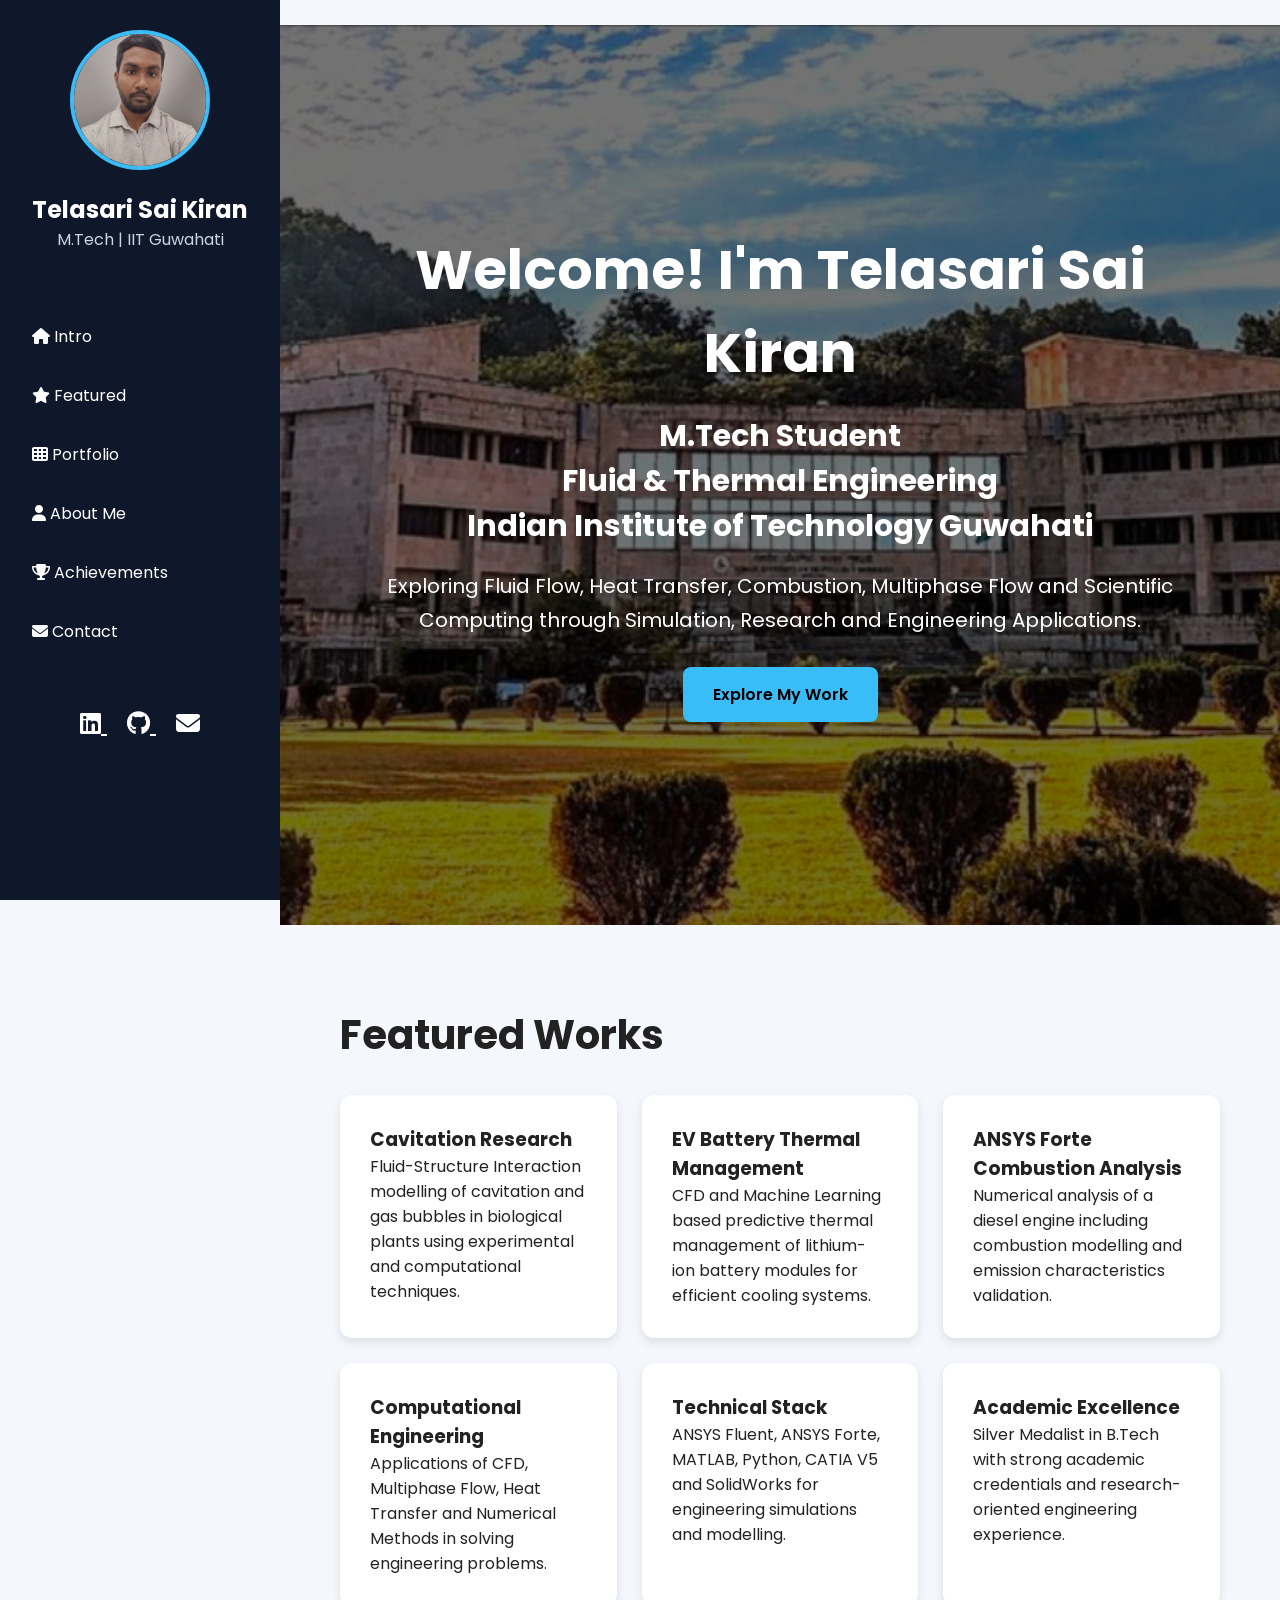
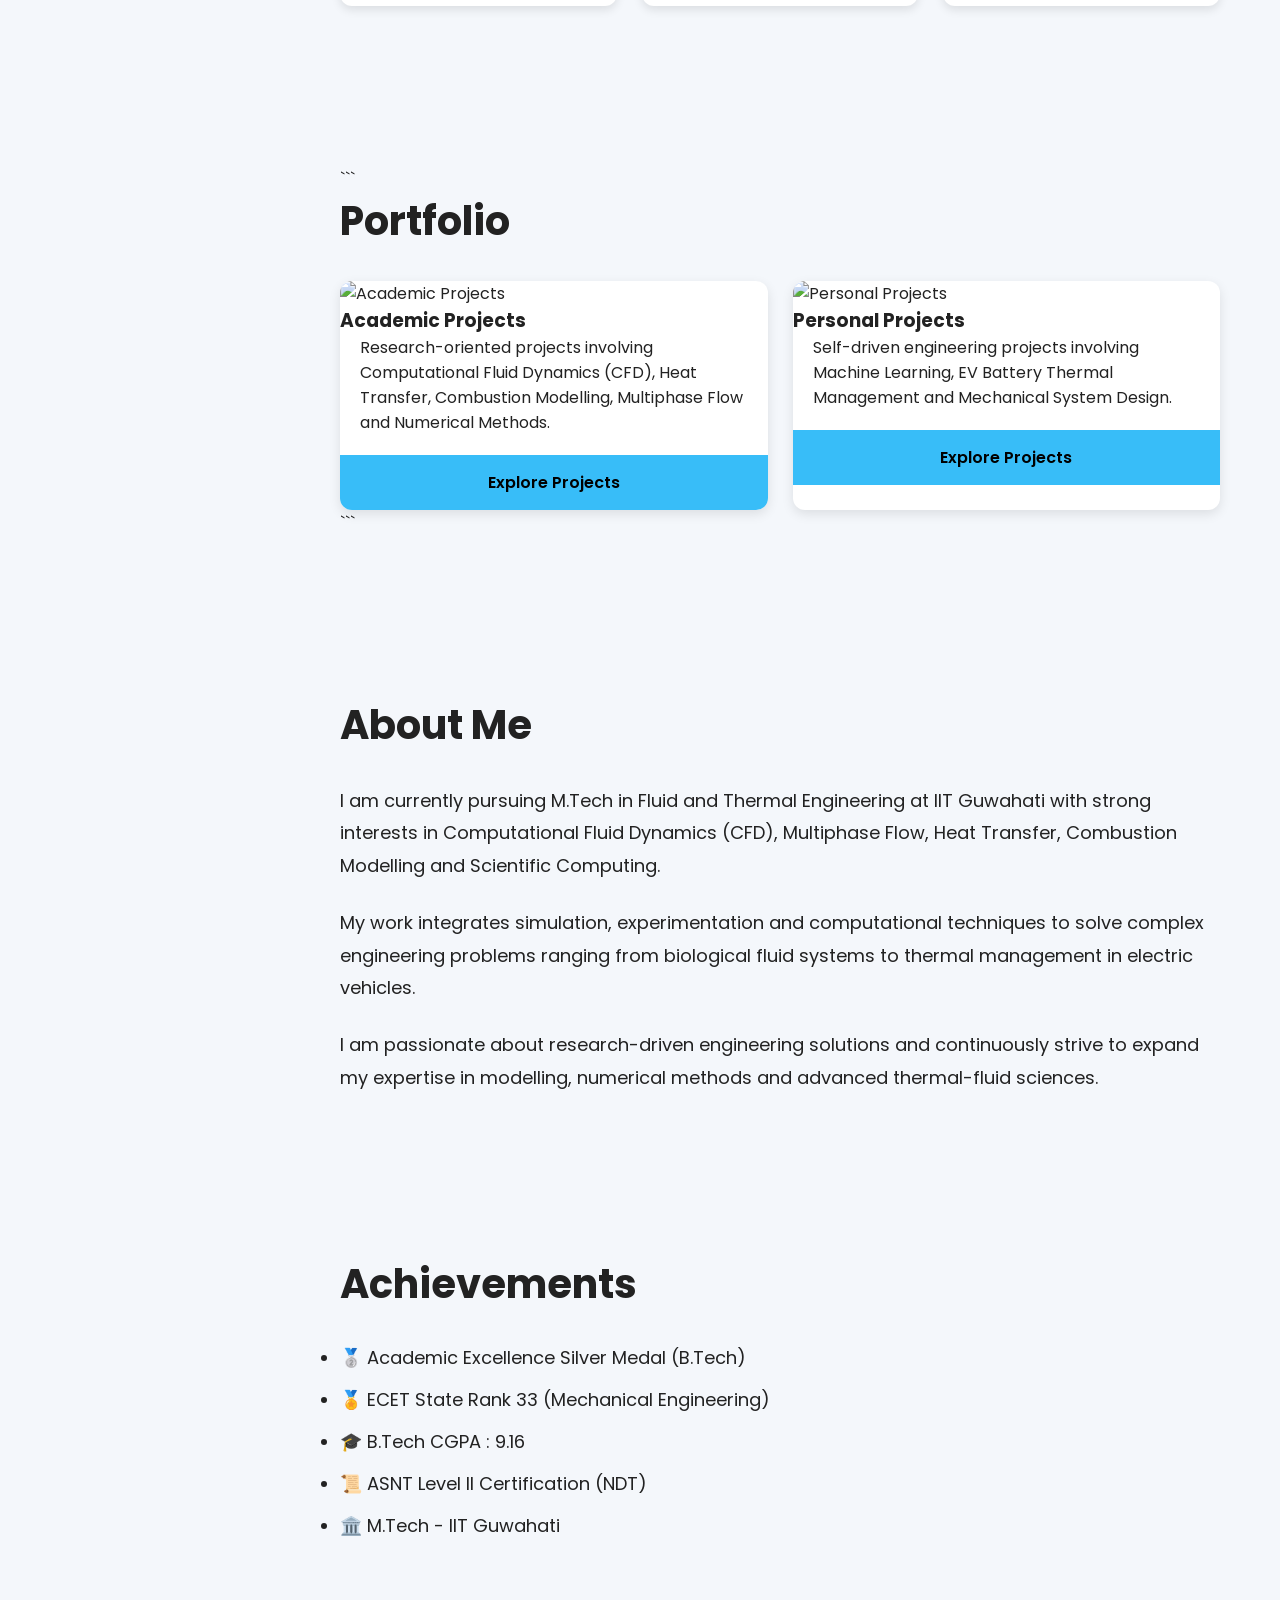
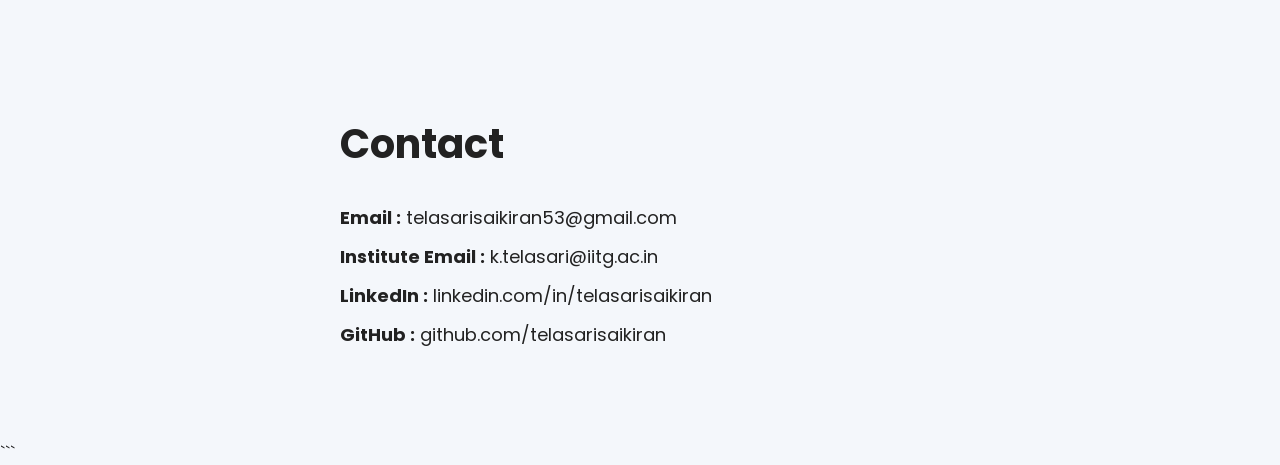
==== index.html @ f405c0e4 "Update index.html" ====
<!DOCTYPE html>

<html lang="en">

<head>
    <meta charset="UTF-8">
    <meta name="viewport" content="width=device-width, initial-scale=1.0">
    <title>Telasari Sai Kiran | Portfolio</title>

```
<link rel="stylesheet" href="style.css">

<link rel="stylesheet"
    href="https://cdnjs.cloudflare.com/ajax/libs/font-awesome/6.5.1/css/all.min.css">
```

</head>

<body>

```
<!-- Sidebar -->

<div class="sidebar">

    <div class="profile">

        <img src="images/profile_pic.jpeg" alt="Sai Kiran">

        <h2>Telasari Sai Kiran</h2>

        <p>M.Tech | IIT Guwahati</p>

    </div>

    <ul>

        <li>
            <a href="#intro">
                <i class="fas fa-home"></i>
                Intro
            </a>
        </li>

        <li>
            <a href="#featured">
                <i class="fas fa-star"></i>
                Featured
            </a>
        </li>

        <li>
            <a href="#portfolio">
                <i class="fas fa-th"></i>
                Portfolio
            </a>
        </li>

        <li>
            <a href="#about">
                <i class="fas fa-user"></i>
                About Me
            </a>
        </li>

        <li>
            <a href="#achievements">
                <i class="fas fa-trophy"></i>
                Achievements
            </a>
        </li>

        <li>
            <a href="#contact">
                <i class="fas fa-envelope"></i>
                Contact
            </a>
        </li>

    </ul>

    <div class="socials">

        <a href="https://linkedin.com/in/telasarisaikiran" target="_blank">
            <i class="fab fa-linkedin"></i>
        </a>

        <a href="https://github.com/telasarisaikiran" target="_blank">
            <i class="fab fa-github"></i>
        </a>

        <a href="mailto:telasarisaikiran53@gmail.com">
            <i class="fas fa-envelope"></i>
        </a>

    </div>

</div>

<!-- Main Content -->

<div class="content">

    <!-- Intro -->

    <section id="intro" class="hero">

        <div class="overlay">

            <h1>Welcome! I'm Telasari Sai Kiran</h1>

            <h2>
                M.Tech Student <br>
                Fluid & Thermal Engineering <br>
                Indian Institute of Technology Guwahati
            </h2>

            <p>
                Exploring Fluid Flow, Heat Transfer,
                Combustion, Multiphase Flow and Scientific
                Computing through Simulation, Research and
                Engineering Applications.
            </p>

            <a href="#portfolio" class="btn">
                Explore My Work
            </a>

        </div>

    </section>


    <!-- Featured -->

    <section id="featured">

        <h2>Featured Works</h2>

        <div class="cards">

            <div class="card">

                <h3>Cavitation Research</h3>

                <p>
                    Fluid-Structure Interaction modelling of
                    cavitation and gas bubbles in biological
                    plants using experimental and computational
                    techniques.
                </p>

            </div>


            <div class="card">

                <h3>EV Battery Thermal Management</h3>

                <p>
                    CFD and Machine Learning based predictive
                    thermal management of lithium-ion battery
                    modules for efficient cooling systems.
                </p>

            </div>


            <div class="card">

                <h3>ANSYS Forte Combustion Analysis</h3>

                <p>
                    Numerical analysis of a diesel engine
                    including combustion modelling and emission
                    characteristics validation.
                </p>

            </div>


            <div class="card">

                <h3>Computational Engineering</h3>

                <p>
                    Applications of CFD, Multiphase Flow,
                    Heat Transfer and Numerical Methods in
                    solving engineering problems.
                </p>

            </div>


            <div class="card">

                <h3>Technical Stack</h3>

                <p>
                    ANSYS Fluent, ANSYS Forte, MATLAB,
                    Python, CATIA V5 and SolidWorks for
                    engineering simulations and modelling.
                </p>

            </div>


            <div class="card">

                <h3>Academic Excellence</h3>

                <p>
                    Silver Medalist in B.Tech with strong
                    academic credentials and research-oriented
                    engineering experience.
                </p>

            </div>

        </div>

    </section>


    <!-- Portfolio -->

<section id="portfolio">

```
<h2>Portfolio</h2>

<div class="project-grid">


    <!-- Academic Projects -->

    <div class="project-card">

        <img src="academicprojects.png"
            alt="Academic Projects">

        <h3>
            Academic Projects
        </h3>

        <p style="padding:0 20px 20px 20px;">

            Research-oriented projects involving
            Computational Fluid Dynamics (CFD),
            Heat Transfer, Combustion Modelling,
            Multiphase Flow and Numerical Methods.

        </p>

        <a href="academic.html">

            Explore Projects

        </a>

    </div>




    <!-- Personal Projects -->

    <div class="project-card">

        <img src="images/personal.jpg"
            alt="Personal Projects">

        <h3>
            Personal Projects
        </h3>

        <p style="padding:0 20px 20px 20px;">

            Self-driven engineering projects involving
            Machine Learning, EV Battery Thermal
            Management and Mechanical System Design.

        </p>

        <a href="personal.html">

            Explore Projects

        </a>

    </div>


</div>
```

</section>


    <!-- About -->

    <section id="about">

        <h2>About Me</h2>

        <p>
            I am currently pursuing M.Tech in Fluid and
            Thermal Engineering at IIT Guwahati with strong
            interests in Computational Fluid Dynamics (CFD),
            Multiphase Flow, Heat Transfer, Combustion
            Modelling and Scientific Computing.
        </p>

        <br>

        <p>
            My work integrates simulation, experimentation
            and computational techniques to solve complex
            engineering problems ranging from biological
            fluid systems to thermal management in electric
            vehicles.
        </p>

        <br>

        <p>
            I am passionate about research-driven engineering
            solutions and continuously strive to expand my
            expertise in modelling, numerical methods and
            advanced thermal-fluid sciences.
        </p>

    </section>


    <!-- Achievements -->

    <section id="achievements">

        <h2>Achievements</h2>

        <ul>

            <li>🥈 Academic Excellence Silver Medal (B.Tech)</li>

            <li>🏅 ECET State Rank 33 (Mechanical Engineering)</li>

            <li>🎓 B.Tech CGPA : 9.16</li>

            <li>📜 ASNT Level II Certification (NDT)</li>

            <li>🏛️ M.Tech - IIT Guwahati</li>

        </ul>

    </section>


    <!-- Contact -->

    <section id="contact">

        <h2>Contact</h2>

        <p>
            <strong>Email :</strong>
            telasarisaikiran53@gmail.com
        </p>

        <p>
            <strong>Institute Email :</strong>
            k.telasari@iitg.ac.in
        </p>

        <p>
            <strong>LinkedIn :</strong>
            linkedin.com/in/telasarisaikiran
        </p>

        <p>
            <strong>GitHub :</strong>
            github.com/telasarisaikiran
        </p>

    </section>

</div>
```

</body>

</html>
---- style.css ----
@import url('https://fonts.googleapis.com/css2?family=Poppins:wght@300;400;500;600;700&display=swap');

*{
    margin:0;
    padding:0;
    box-sizing:border-box;
    font-family:'Poppins',sans-serif;
    scroll-behavior:smooth;
}

body{
    background:#f4f7fb;
    color:#222;
}

/* SIDEBAR */

.sidebar{
    position:fixed;
    left:0;
    top:0;
    width:280px;
    height:100vh;
    background:#0f172a;
    color:white;
    overflow-y:auto;
}

.profile{
    text-align:center;
    padding:30px 20px;
}

.profile img{
    width:140px;
    height:140px;
    border-radius:50%;
    object-fit:cover;
    border:4px solid #38bdf8;
}

.profile h2{
    margin-top:15px;
    font-size:24px;
}

.profile p{
    color:#cbd5e1;
}

.sidebar ul{
    list-style:none;
    padding:20px;
}

.sidebar ul li{
    margin:10px 0;
}

.sidebar ul li a{
    color:white;
    text-decoration:none;
    display:block;
    padding:12px;
    border-radius:8px;
    transition:0.3s;
}

.sidebar ul li a:hover{
    background:#38bdf8;
    color:black;
}

.socials{
    text-align:center;
    margin-top:20px;
}

.socials a{
    color:white;
    font-size:24px;
    margin:0 10px;
}

/* CONTENT */

.content{
    margin-left:280px;
}

/* HERO */

.hero{
    height:100vh;

    background-image:
    linear-gradient(
    rgba(0,0,0,0.55),
    rgba(0,0,0,0.55)
    ),
    url("./images/IITG_campus.png");

    background-size:cover;
    background-repeat:no-repeat;
    background-position:center center;

    display:flex;
    justify-content:center;
    align-items:center;

    text-align:center;
    color:white;
}

.overlay{
    max-width:900px;
    padding:20px;
}

.overlay h1{
    font-size:55px;
    margin-bottom:20px;
}

.overlay h2{
    font-size:30px;
    line-height:1.5;
    margin-bottom:20px;
}

.overlay p{
    font-size:20px;
    line-height:1.7;
    margin-bottom:30px;
}

.btn{
    display:inline-block;
    padding:15px 30px;
    background:#38bdf8;
    color:black;
    text-decoration:none;
    border-radius:8px;
    font-weight:600;
}

/* SECTIONS */

section{
    padding:80px 60px;
}

section h2{
    font-size:40px;
    margin-bottom:30px;
}

/* FEATURED */

.cards{
    display:grid;
    grid-template-columns:repeat(auto-fit,minmax(250px,1fr));
    gap:25px;
}

.card{
    background:white;
    padding:30px;
    border-radius:12px;
    box-shadow:0 4px 10px rgba(0,0,0,0.1);
}

/* PROJECTS */

.project-grid{
    display:grid;
    grid-template-columns:repeat(auto-fit,minmax(320px,1fr));
    gap:25px;
}

.project-card{
    background:white;
    border-radius:12px;
    overflow:hidden;
    box-shadow:0 4px 12px rgba(0,0,0,0.1);
}

.project-card img{
    width:100%;
    height:220px;
    object-fit:cover;
}

.project-card h4{
    padding:15px;
}

.project-card p{
    padding:0 15px 15px;
}

.project-card a{
    display:block;
    text-align:center;
    padding:15px;
    text-decoration:none;
    background:#38bdf8;
    color:black;
    font-weight:600;
}

/* ABOUT */

#about p{
    font-size:18px;
    line-height:1.8;
}

/* ACHIEVEMENTS */

#achievements li{
    margin-bottom:15px;
    font-size:18px;
}

/* CONTACT */

#contact p{
    margin-bottom:12px;
    font-size:18px;
}

/* MOBILE */

@media(max-width:900px){

    .sidebar{
        width:100%;
        height:auto;
        position:relative;
    }

    .content{
        margin-left:0;
    }

    .overlay h1{
        font-size:38px;
    }

    .overlay h2{
        font-size:24px;
    }

    section{
        padding:50px 25px;
    }
}
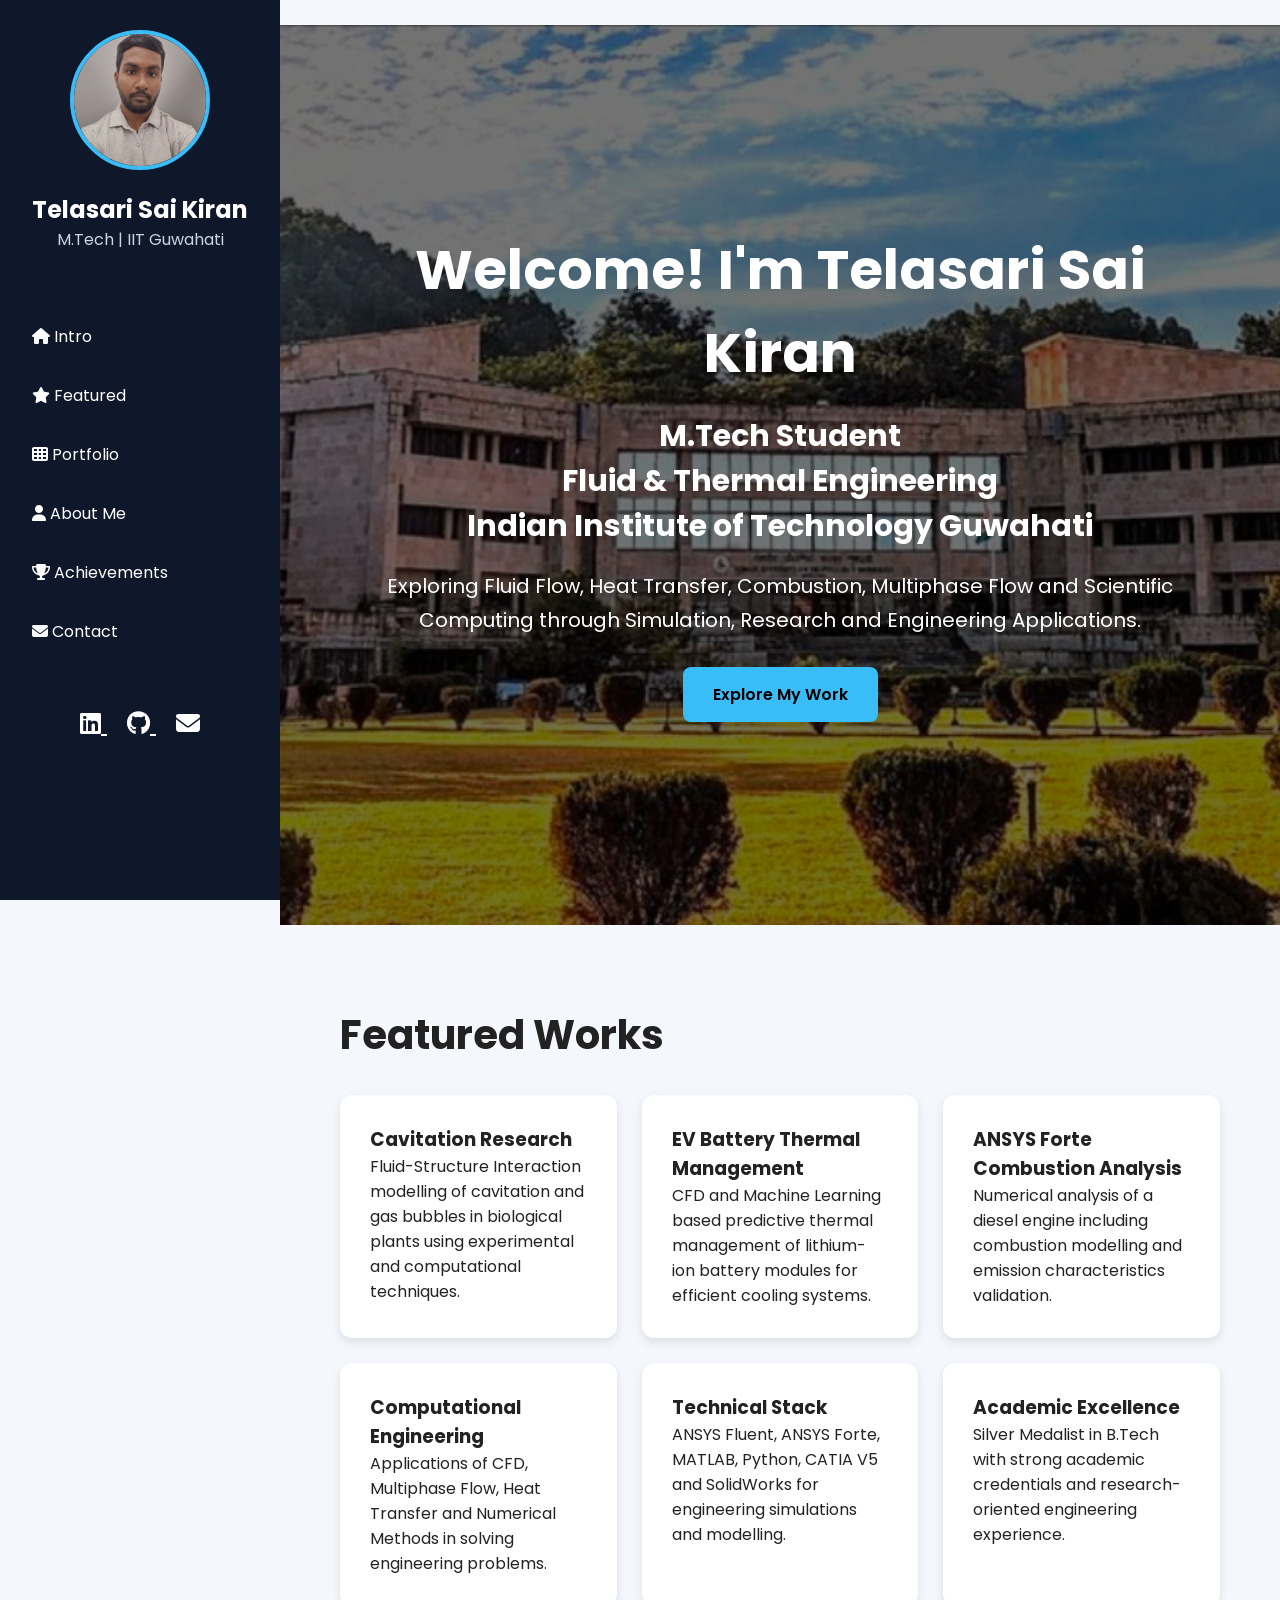
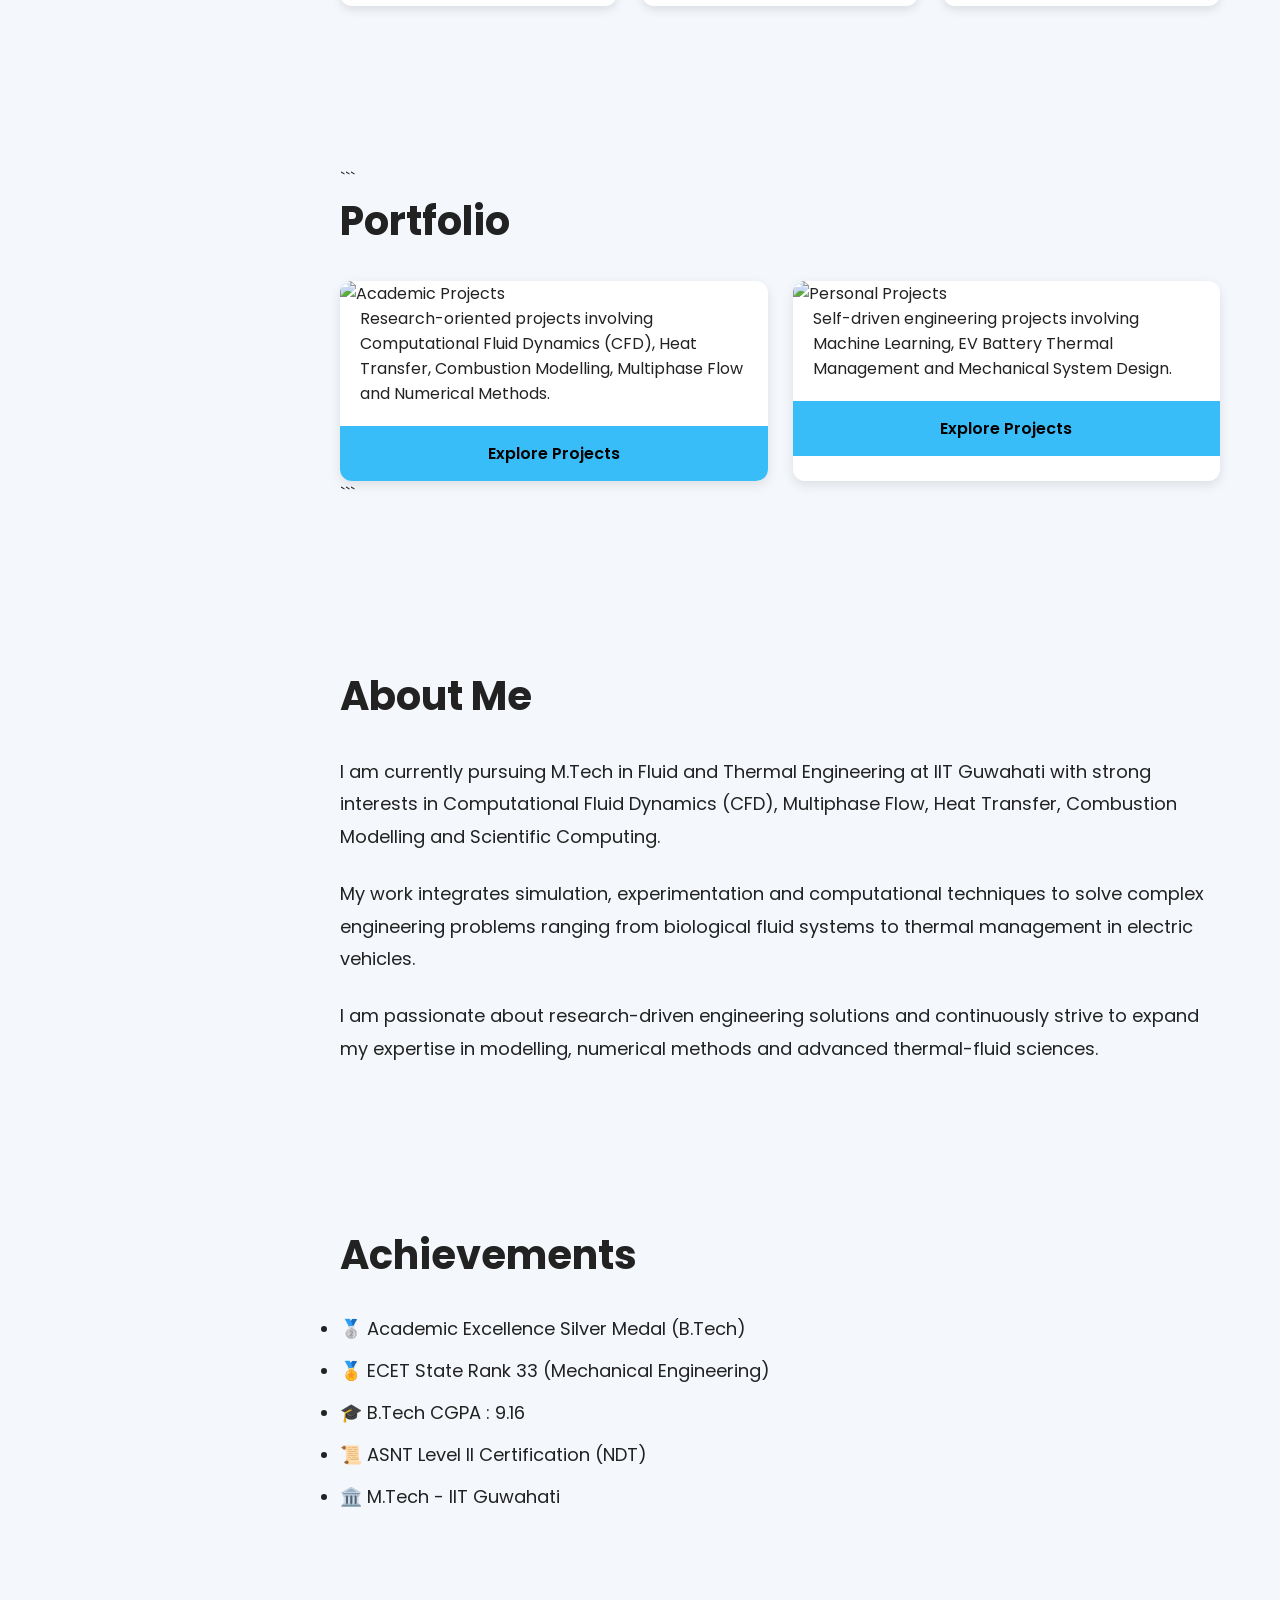
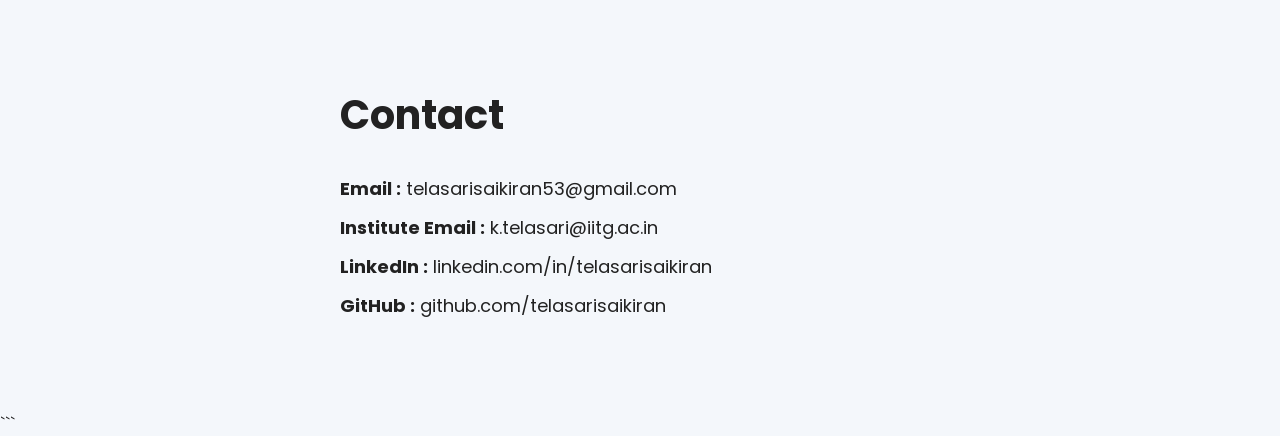
==== commit f5b96b84: "Update index.html" ====
--- a/index.html
+++ b/index.html
@@ -239,10 +239,6 @@
         <img src="academicprojects.png"
             alt="Academic Projects">
 
-        <h3>
-            Academic Projects
-        </h3>
-
         <p style="padding:0 20px 20px 20px;">
 
             Research-oriented projects involving
@@ -267,12 +263,8 @@
 
     <div class="project-card">
 
-        <img src="images/personal.jpg"
+        <img src="personalprojects.png"
             alt="Personal Projects">
-
-        <h3>
-            Personal Projects
-        </h3>
 
         <p style="padding:0 20px 20px 20px;">
 
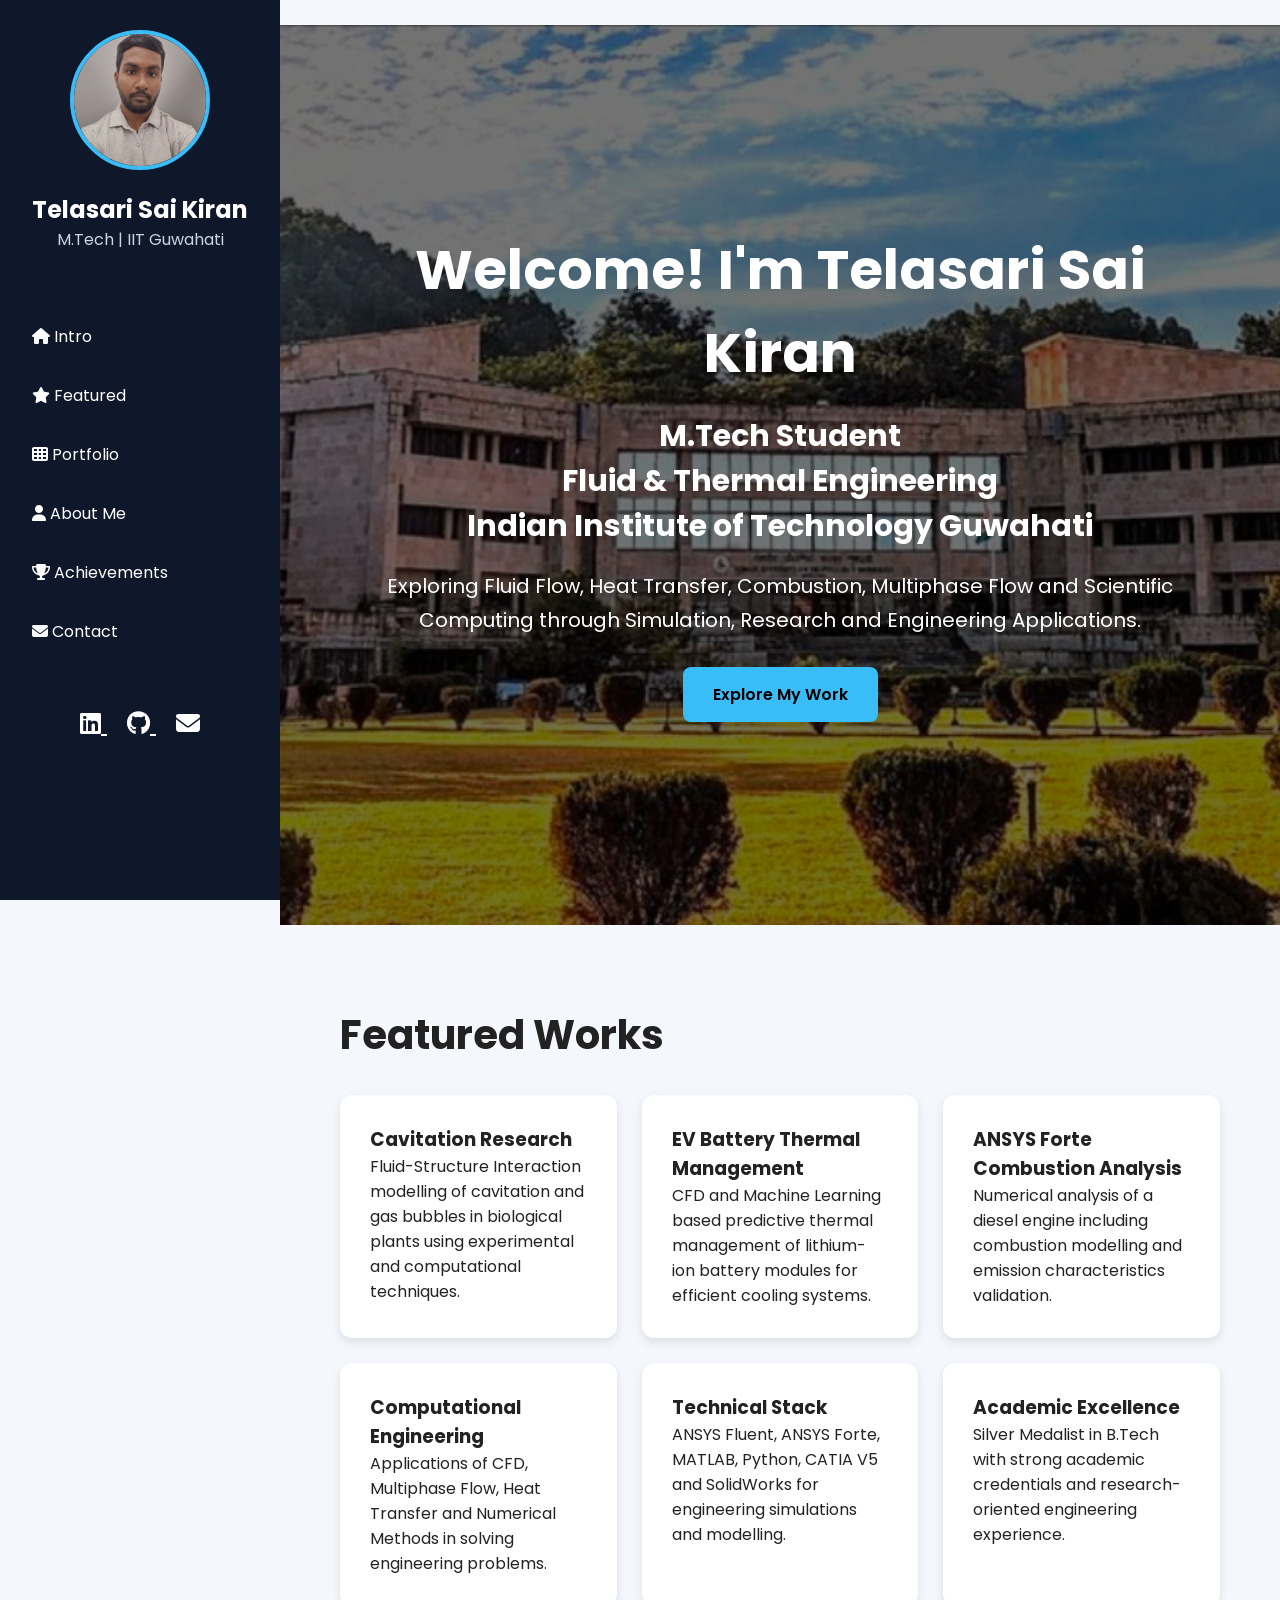
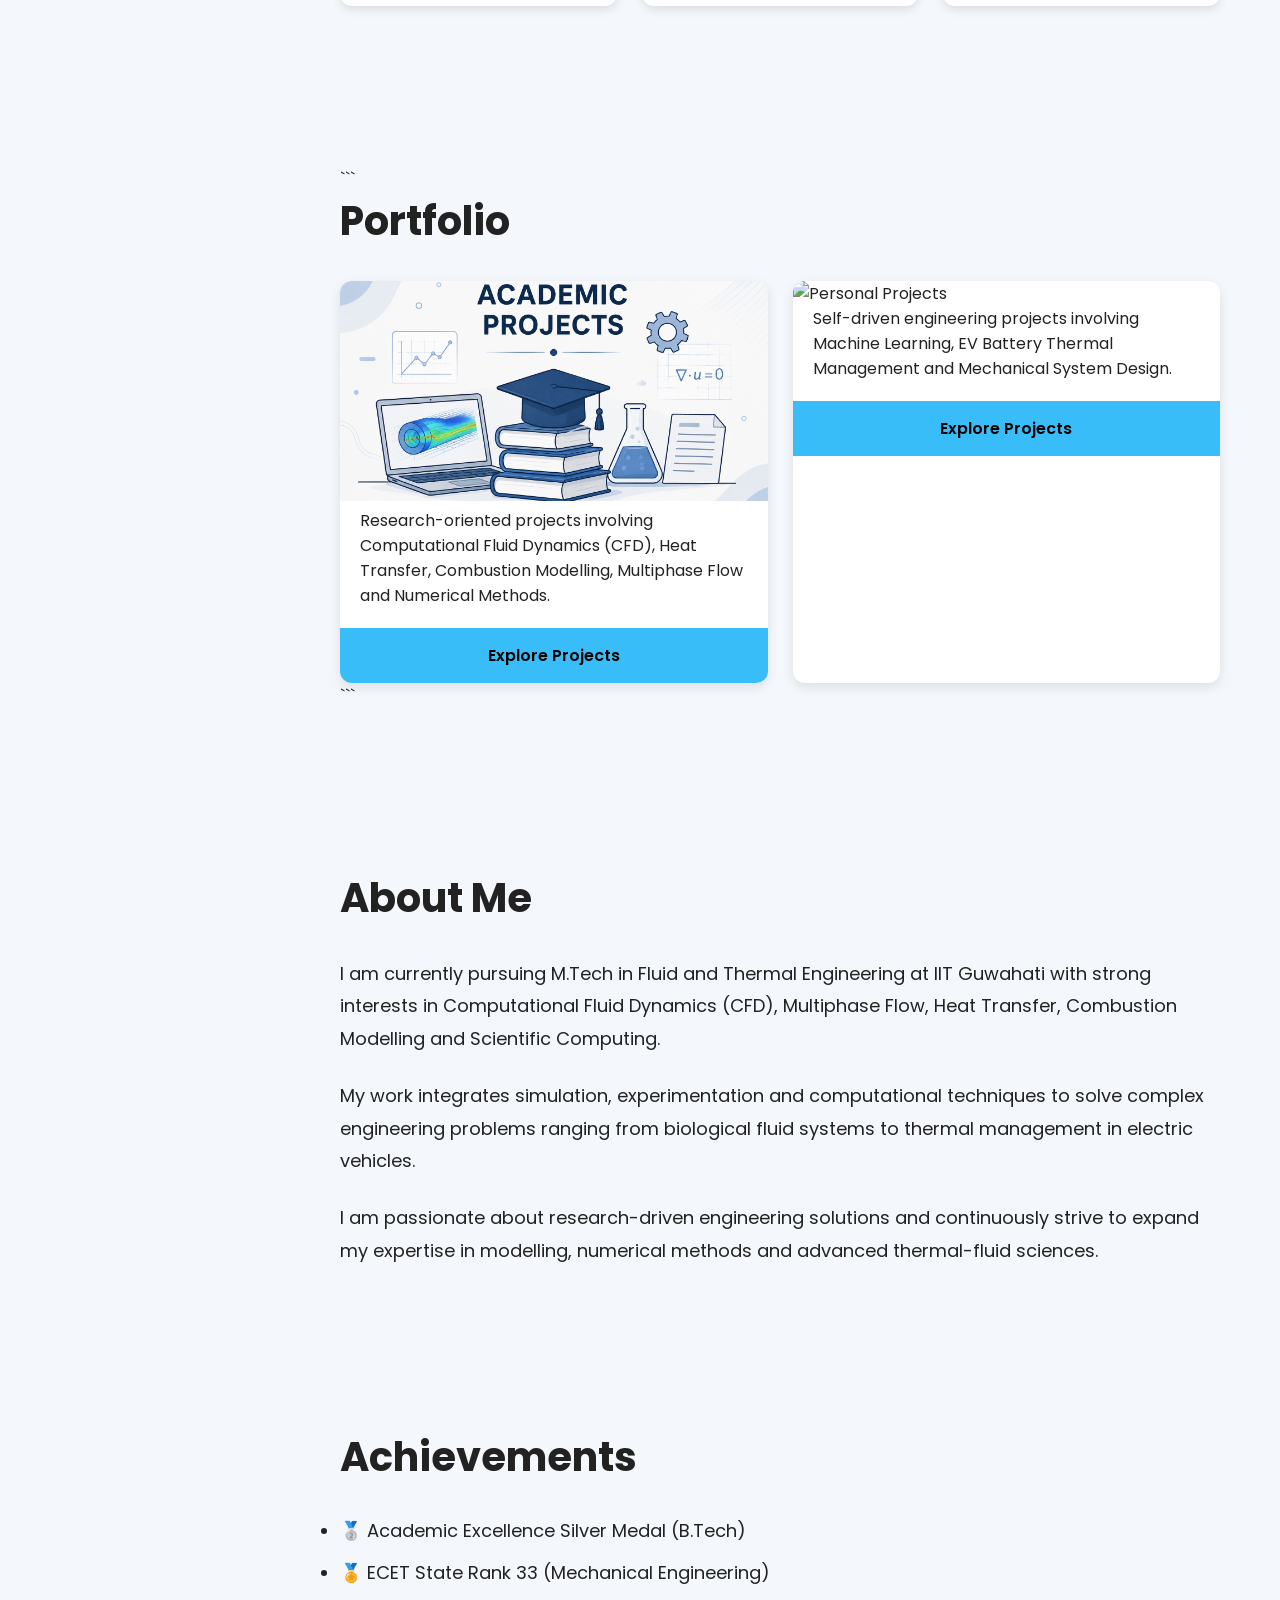
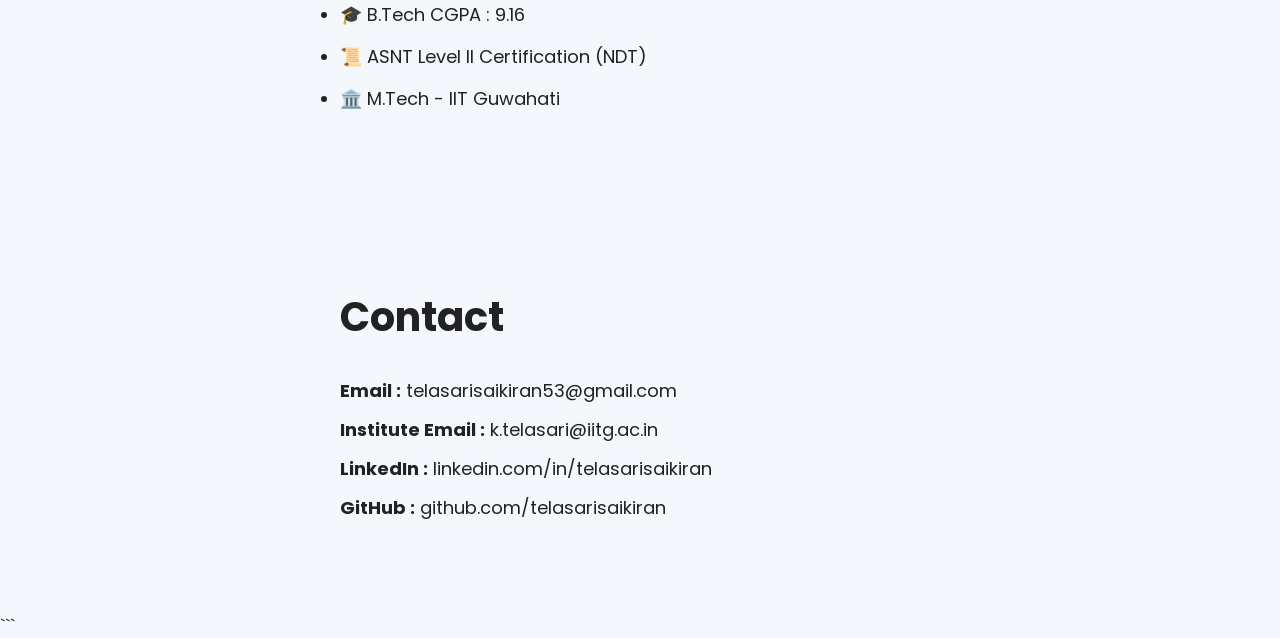
==== commit 2b3679b2: "Update index.html" ====
--- a/index.html
+++ b/index.html
@@ -236,7 +236,7 @@
 
     <div class="project-card">
 
-        <img src="academicprojects.png"
+        <img src="images/academicprojects.png"
             alt="Academic Projects">
 
         <p style="padding:0 20px 20px 20px;">
@@ -263,7 +263,7 @@
 
     <div class="project-card">
 
-        <img src="personalprojects.png"
+        <img src="images/personalprojects.png"
             alt="Personal Projects">
 
         <p style="padding:0 20px 20px 20px;">
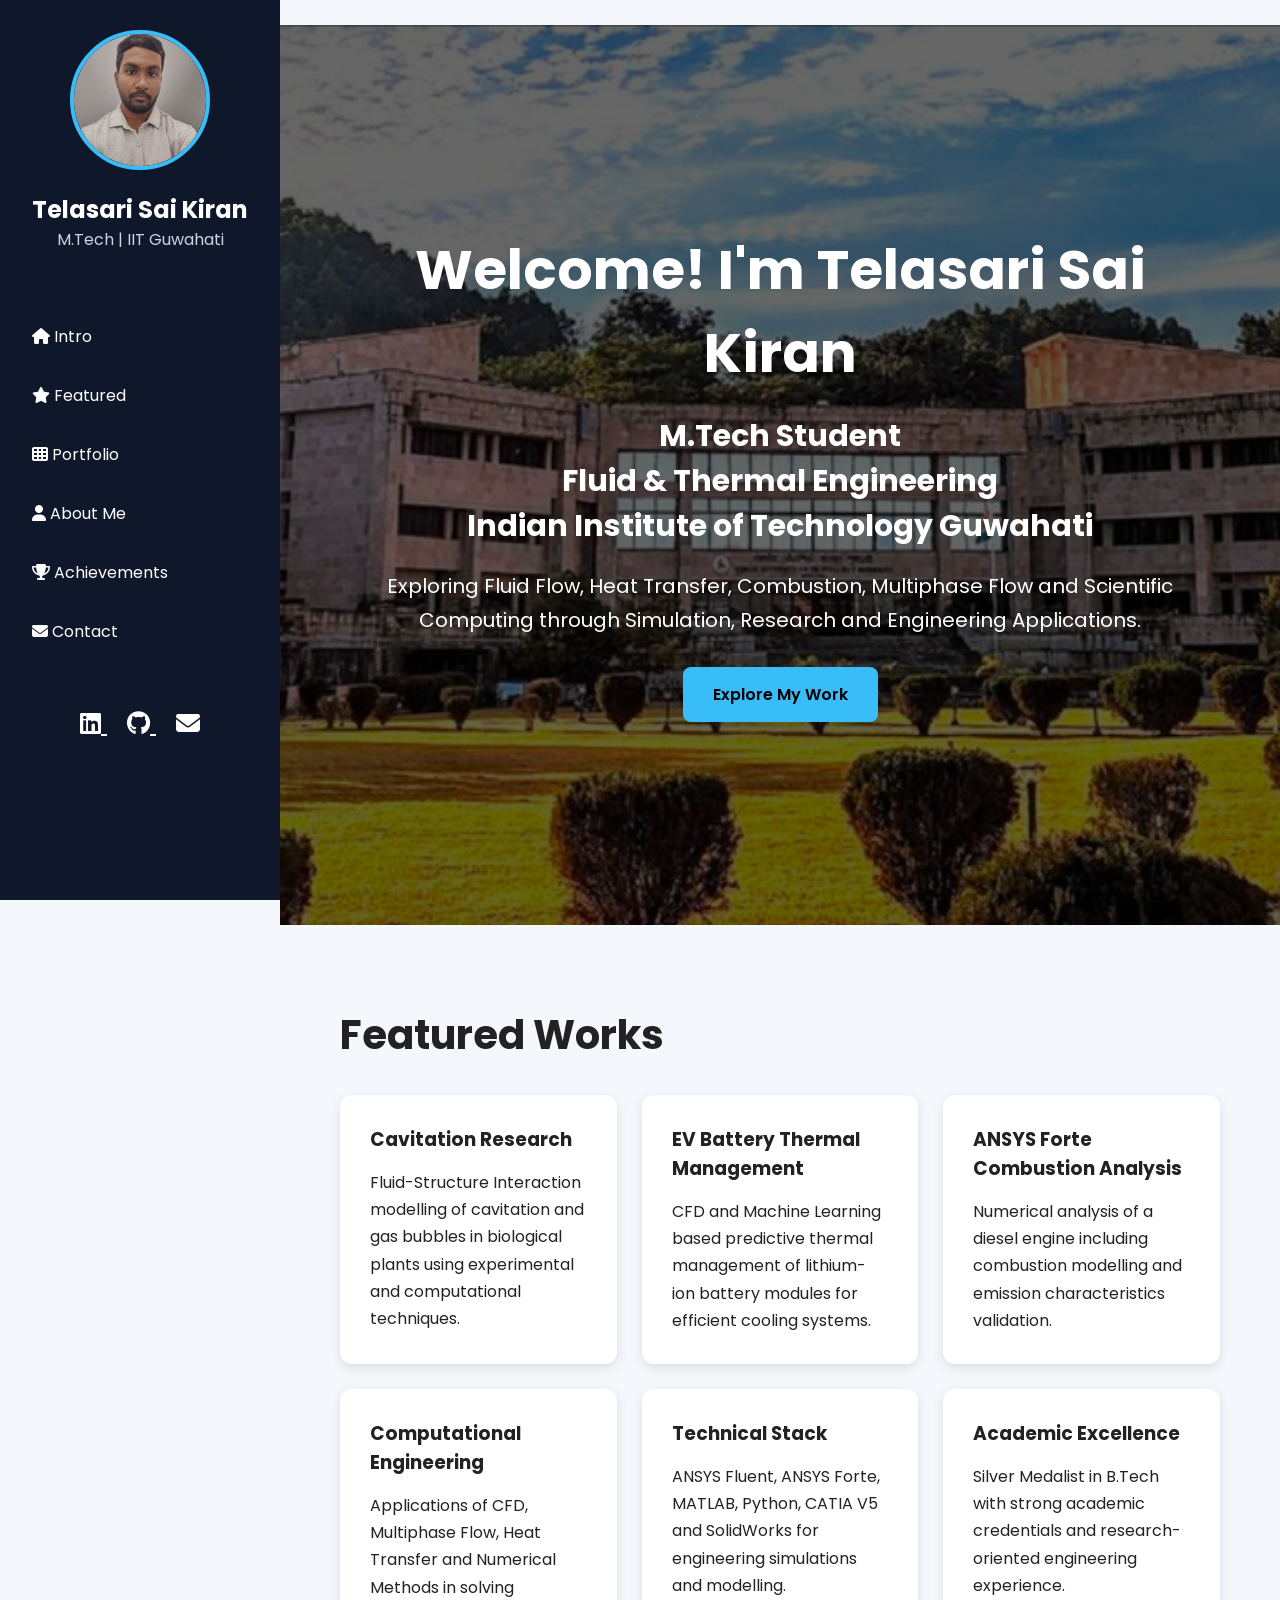
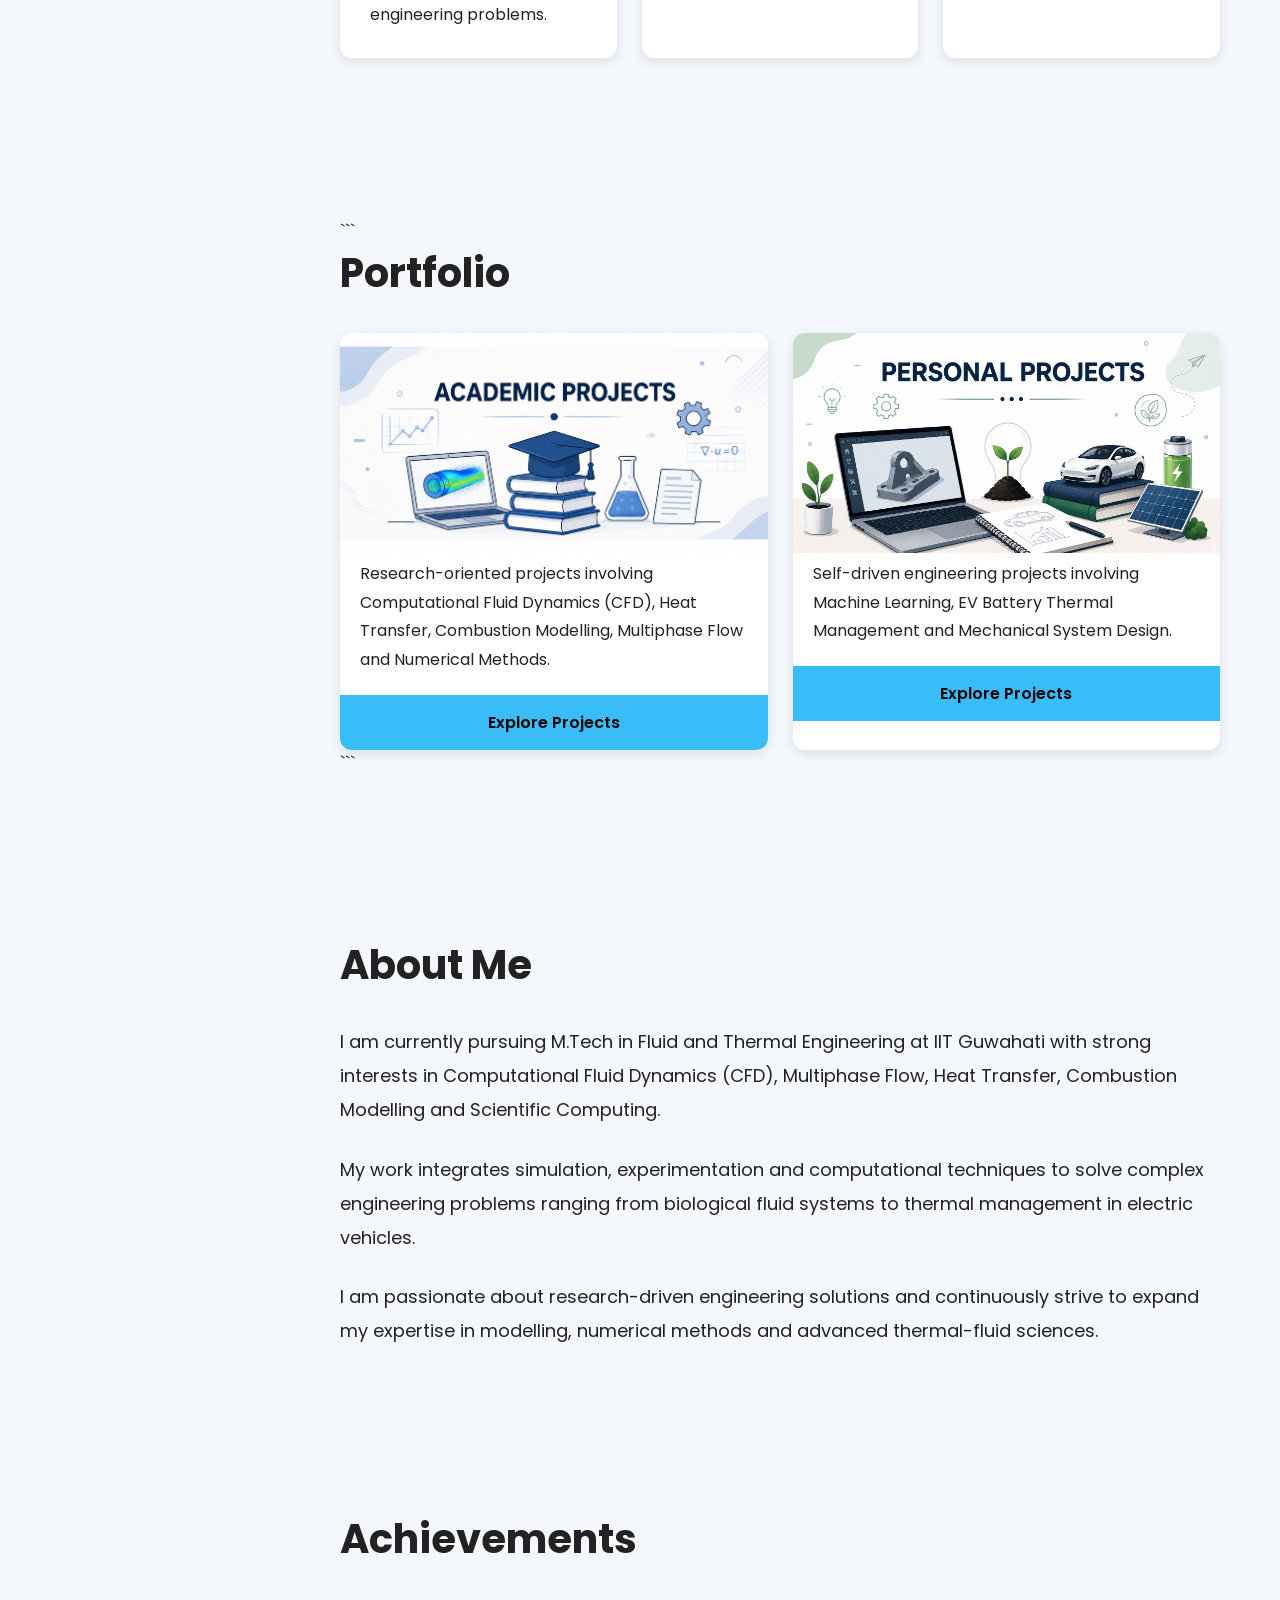
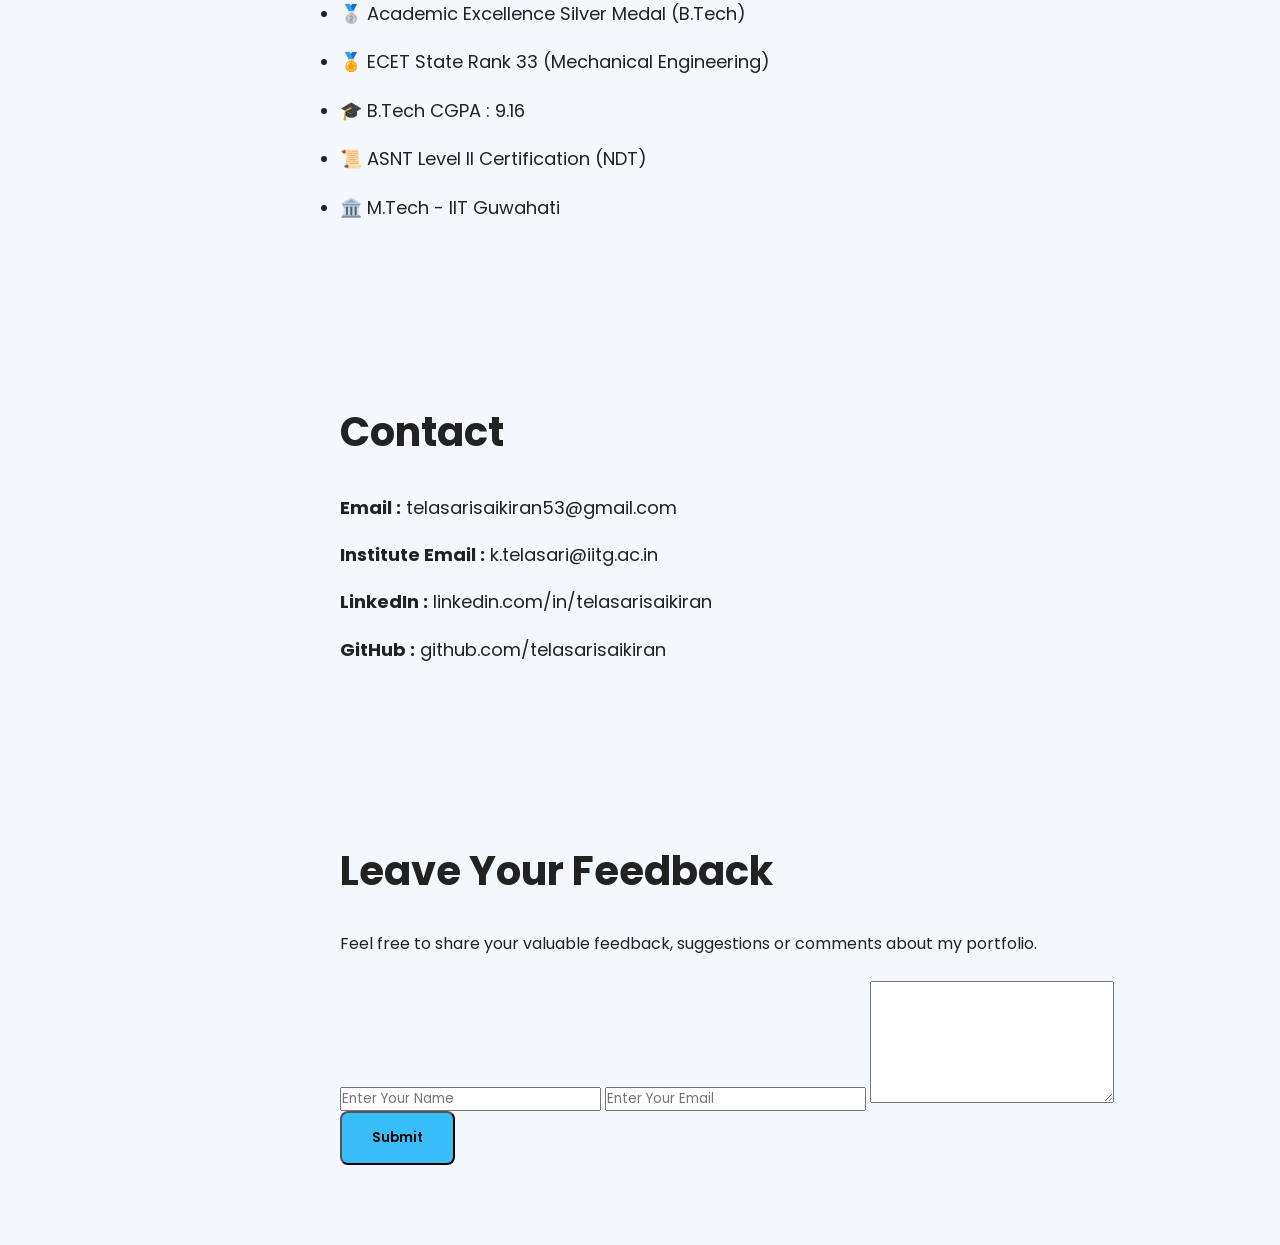
==== commit bcbba85c: "Update index.html" ====
--- a/index.html
+++ b/index.html
@@ -350,34 +350,77 @@
 
     <!-- Contact -->
 
-    <section id="contact">
-
-        <h2>Contact</h2>
-
-        <p>
-            <strong>Email :</strong>
-            telasarisaikiran53@gmail.com
-        </p>
-
-        <p>
-            <strong>Institute Email :</strong>
-            k.telasari@iitg.ac.in
-        </p>
-
-        <p>
-            <strong>LinkedIn :</strong>
-            linkedin.com/in/telasarisaikiran
-        </p>
-
-        <p>
-            <strong>GitHub :</strong>
-            github.com/telasarisaikiran
-        </p>
-
-    </section>
-
-</div>
-```
+    <!-- Contact -->
+
+<section id="contact">
+
+    <h2>Contact</h2>
+
+    <p>
+        <strong>Email :</strong>
+        telasarisaikiran53@gmail.com
+    </p>
+
+    <p>
+        <strong>Institute Email :</strong>
+        k.telasari@iitg.ac.in
+    </p>
+
+    <p>
+        <strong>LinkedIn :</strong>
+        linkedin.com/in/telasarisaikiran
+    </p>
+
+    <p>
+        <strong>GitHub :</strong>
+        github.com/telasarisaikiran
+    </p>
+
+</section>
+
+
+
+<!-- Comments Section -->
+
+<section id="comments">
+
+    <h2>Leave Your Feedback</h2>
+
+    <p>
+        Feel free to share your valuable feedback,
+        suggestions or comments about my portfolio.
+    </p>
+
+    <br>
+
+    <form class="comment-form">
+
+        <input type="text"
+            placeholder="Enter Your Name"
+            required>
+
+
+        <input type="email"
+            placeholder="Enter Your Email"
+            required>
+
+
+        <textarea rows="6"
+            placeholder="Write Your Comments Here..."
+            required>
+        </textarea>
+
+
+        <button type="submit"
+            class="btn">
+
+            Submit
+
+        </button>
+
+    </form>
+
+</section>
 
 </body>
 
--- a/style.css
+++ b/style.css
@@ -1,4 +1,7 @@
 @import url('https://fonts.googleapis.com/css2?family=Poppins:wght@300;400;500;600;700&display=swap');
+
+
+/* GLOBAL SETTINGS */
 
 *{
     margin:0;
@@ -8,101 +11,164 @@
     scroll-behavior:smooth;
 }
 
+
+html{
+    margin:0;
+    padding:0;
+}
+
+
 body{
+    margin:0;
+    padding:0;
     background:#f4f7fb;
     color:#222;
-}
+    overflow-x:hidden;
+}
+
+
 
 /* SIDEBAR */
 
 .sidebar{
+
     position:fixed;
     left:0;
     top:0;
+
     width:280px;
     height:100vh;
+
     background:#0f172a;
     color:white;
+
     overflow-y:auto;
-}
+
+}
+
 
 .profile{
+
     text-align:center;
     padding:30px 20px;
-}
+
+}
+
 
 .profile img{
+
     width:140px;
     height:140px;
     border-radius:50%;
     object-fit:cover;
+
     border:4px solid #38bdf8;
-}
+
+}
+
 
 .profile h2{
+
     margin-top:15px;
     font-size:24px;
-}
+
+}
+
 
 .profile p{
+
     color:#cbd5e1;
-}
+
+}
+
+
 
 .sidebar ul{
+
     list-style:none;
     padding:20px;
-}
+
+}
+
 
 .sidebar ul li{
+
     margin:10px 0;
-}
+
+}
+
 
 .sidebar ul li a{
+
     color:white;
     text-decoration:none;
     display:block;
     padding:12px;
     border-radius:8px;
     transition:0.3s;
-}
+
+}
+
 
 .sidebar ul li a:hover{
+
     background:#38bdf8;
     color:black;
-}
+
+}
+
+
 
 .socials{
+
     text-align:center;
     margin-top:20px;
-}
+
+}
+
 
 .socials a{
+
     color:white;
     font-size:24px;
     margin:0 10px;
-}
+
+}
+
+
 
 /* CONTENT */
 
 .content{
+
     margin-left:280px;
-}
-
-/* HERO */
+    padding:0;
+
+}
+
+
+
+/* HERO SECTION */
 
 .hero{
-    height:100vh;
-
-    background-image:
+
+    width:100%;
+    min-height:100vh;
+
+
+    background:
+
     linear-gradient(
-    rgba(0,0,0,0.55),
-    rgba(0,0,0,0.55)
+
+    rgba(0,0,0,0.60),
+    rgba(0,0,0,0.60)
+
     ),
-    url("./images/IITG_campus.png");
-
-    background-size:cover;
-    background-repeat:no-repeat;
-    background-position:center center;
+
+    url("./images/IITG_campus.png")
+
+    center/cover no-repeat;
+
 
     display:flex;
     justify-content:center;
@@ -110,149 +176,318 @@
 
     text-align:center;
     color:white;
-}
+
+}
+
 
 .overlay{
-    max-width:900px;
+
+    max-width:950px;
     padding:20px;
-}
+
+}
+
 
 .overlay h1{
+
     font-size:55px;
     margin-bottom:20px;
-}
+
+}
+
 
 .overlay h2{
+
     font-size:30px;
     line-height:1.5;
     margin-bottom:20px;
-}
+
+}
+
 
 .overlay p{
+
     font-size:20px;
     line-height:1.7;
     margin-bottom:30px;
-}
+
+}
+
+
 
 .btn{
+
     display:inline-block;
     padding:15px 30px;
+
     background:#38bdf8;
     color:black;
+
     text-decoration:none;
     border-radius:8px;
+
     font-weight:600;
-}
-
-/* SECTIONS */
+    transition:0.3s;
+
+}
+
+
+.btn:hover{
+
+    background:#0ea5e9;
+
+}
+
+
+
+/* ALL SECTIONS */
 
 section{
+
     padding:80px 60px;
-}
+
+}
+
 
 section h2{
+
     font-size:40px;
     margin-bottom:30px;
-}
-
-/* FEATURED */
+
+}
+
+
+
+/* FEATURED SECTION */
 
 .cards{
+
     display:grid;
-    grid-template-columns:repeat(auto-fit,minmax(250px,1fr));
+
+    grid-template-columns:
+    repeat(auto-fit,minmax(250px,1fr));
+
     gap:25px;
-}
+
+}
+
 
 .card{
+
     background:white;
+
     padding:30px;
+
     border-radius:12px;
-    box-shadow:0 4px 10px rgba(0,0,0,0.1);
-}
-
-/* PROJECTS */
+
+    box-shadow:
+    0 4px 12px rgba(0,0,0,0.1);
+
+}
+
+
+.card h3{
+
+    margin-bottom:15px;
+
+}
+
+
+.card p{
+
+    line-height:1.7;
+
+}
+
+
+
+
+/* PROJECTS SECTION */
 
 .project-grid{
+
     display:grid;
-    grid-template-columns:repeat(auto-fit,minmax(320px,1fr));
+
+    grid-template-columns:
+    repeat(auto-fit,minmax(320px,1fr));
+
     gap:25px;
-}
+
+}
+
+
 
 .project-card{
+
     background:white;
+
     border-radius:12px;
+
     overflow:hidden;
-    box-shadow:0 4px 12px rgba(0,0,0,0.1);
-}
+
+    box-shadow:
+    0 4px 12px rgba(0,0,0,0.1);
+
+    transition:0.3s;
+
+}
+
+
+.project-card:hover{
+
+    transform:translateY(-6px);
+
+}
+
+
 
 .project-card img{
+
     width:100%;
     height:220px;
+
     object-fit:cover;
-}
-
+
+}
+
+
+
+.project-card h3,
 .project-card h4{
+
     padding:15px;
-}
+
+}
+
 
 .project-card p{
-    padding:0 15px 15px;
-}
+
+    padding:0 20px 20px 20px;
+    line-height:1.8;
+
+}
+
+
 
 .project-card a{
+
     display:block;
+
     text-align:center;
+
     padding:15px;
+
     text-decoration:none;
+
     background:#38bdf8;
     color:black;
+
     font-weight:600;
-}
-
-/* ABOUT */
+
+    transition:0.3s;
+
+}
+
+
+.project-card a:hover{
+
+    background:#0ea5e9;
+
+}
+
+
+
+
+/* ABOUT SECTION */
 
 #about p{
+
+    font-size:18px;
+    line-height:1.9;
+
+}
+
+
+
+/* ACHIEVEMENTS */
+
+#achievements li{
+
+    margin-bottom:18px;
+    font-size:18px;
+    line-height:1.7;
+
+}
+
+
+
+/* CONTACT */
+
+#contact p{
+
+    margin-bottom:15px;
     font-size:18px;
     line-height:1.8;
-}
-
-/* ACHIEVEMENTS */
-
-#achievements li{
-    margin-bottom:15px;
-    font-size:18px;
-}
-
-/* CONTACT */
-
-#contact p{
-    margin-bottom:12px;
-    font-size:18px;
-}
-
-/* MOBILE */
+
+}
+
+
+
+
+/* MOBILE RESPONSIVENESS */
 
 @media(max-width:900px){
 
+
     .sidebar{
+
         width:100%;
         height:auto;
         position:relative;
-    }
+
+    }
+
 
     .content{
+
         margin-left:0;
-    }
+
+    }
+
 
     .overlay h1{
+
         font-size:38px;
-    }
+
+    }
+
 
     .overlay h2{
+
         font-size:24px;
-    }
+
+    }
+
+
+    .overlay p{
+
+        font-size:18px;
+
+    }
+
 
     section{
+
         padding:50px 25px;
-    }
-}
+
+    }
+
+
+    .project-grid{
+
+        grid-template-columns:1fr;
+
+    }
+
+
+}
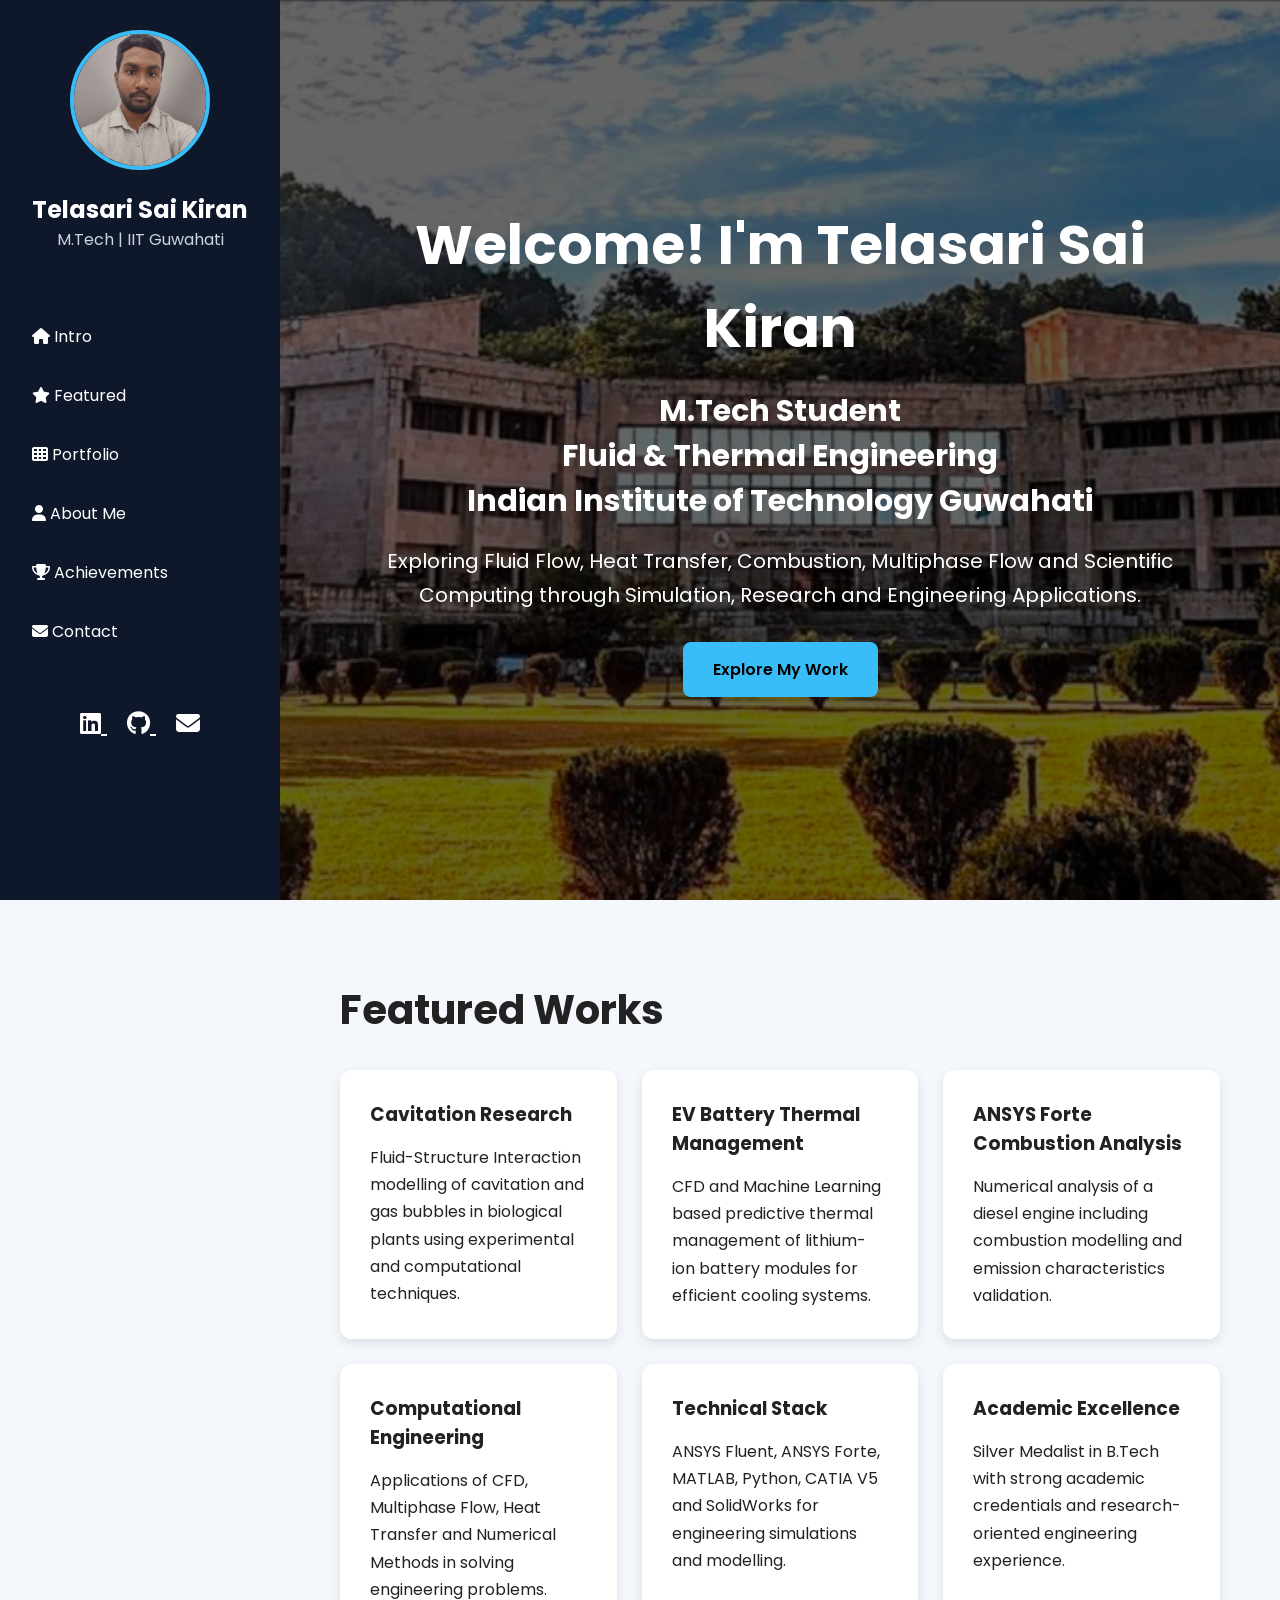
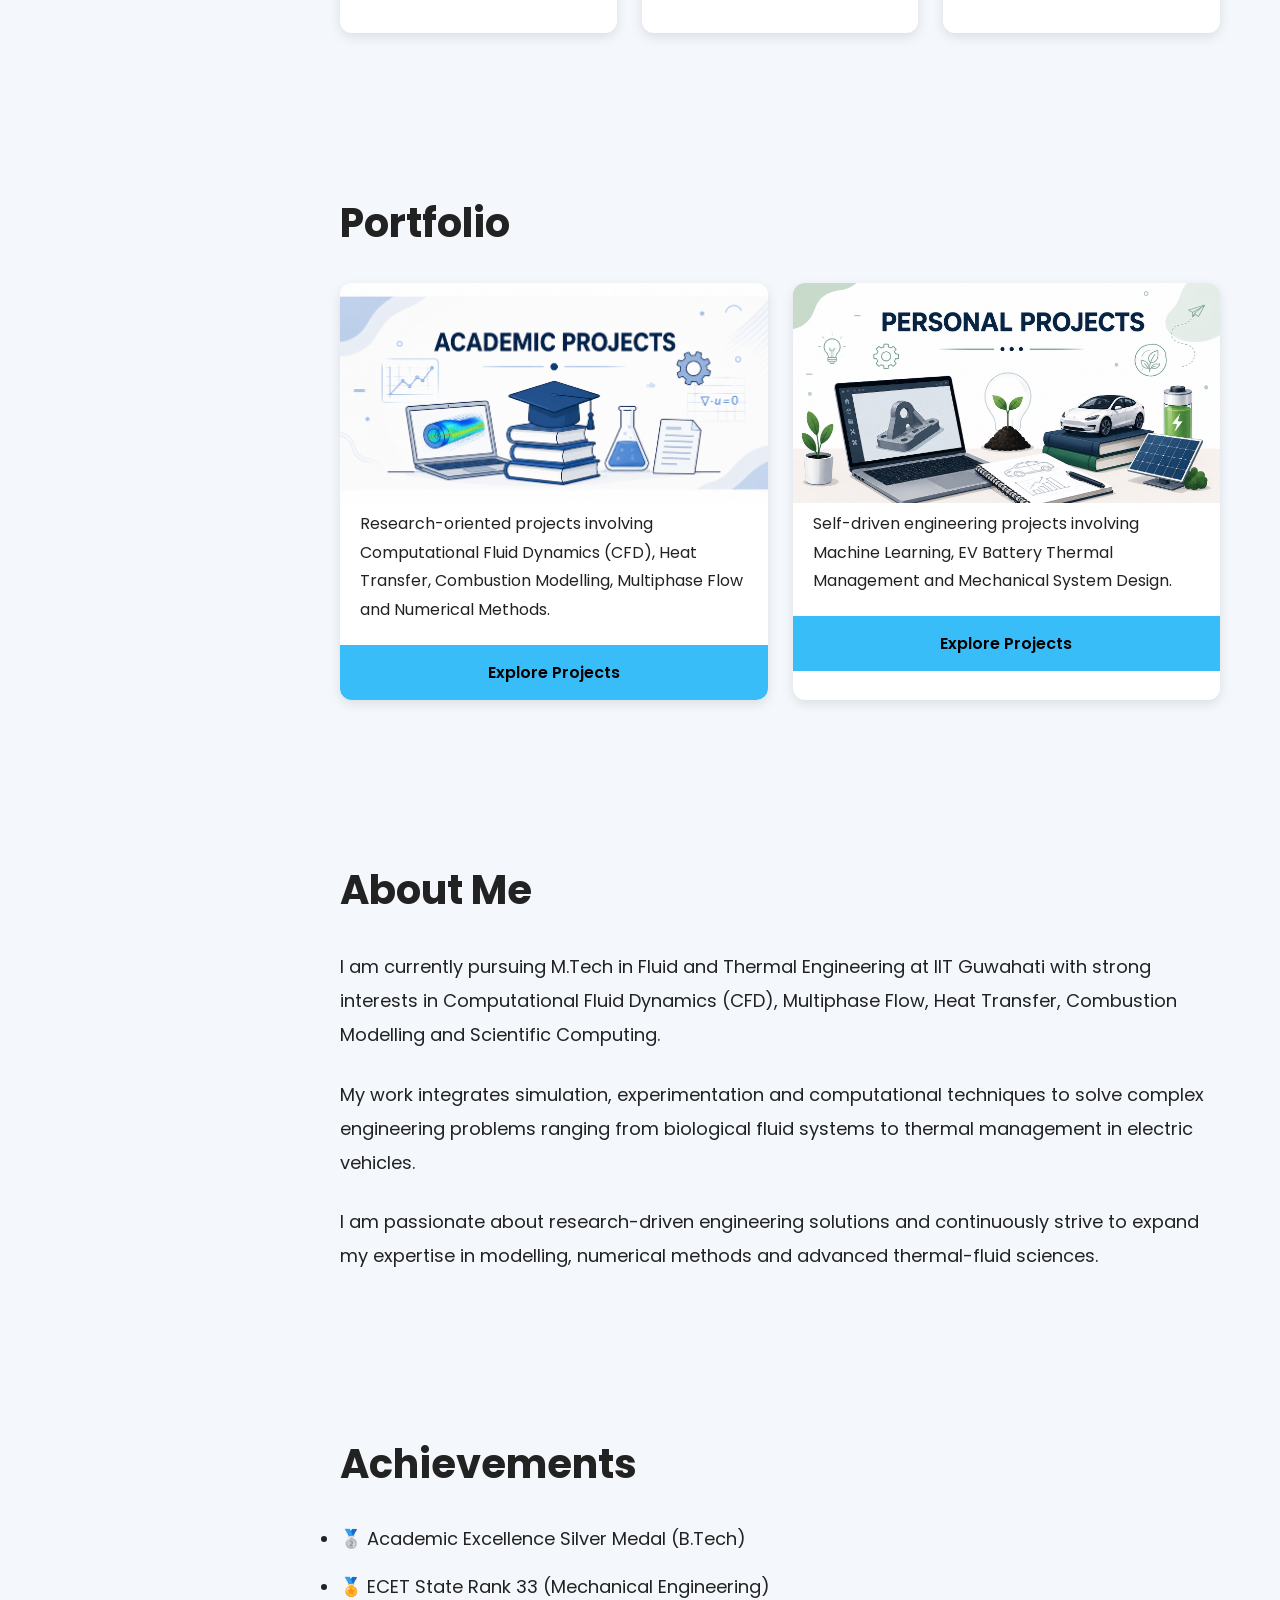
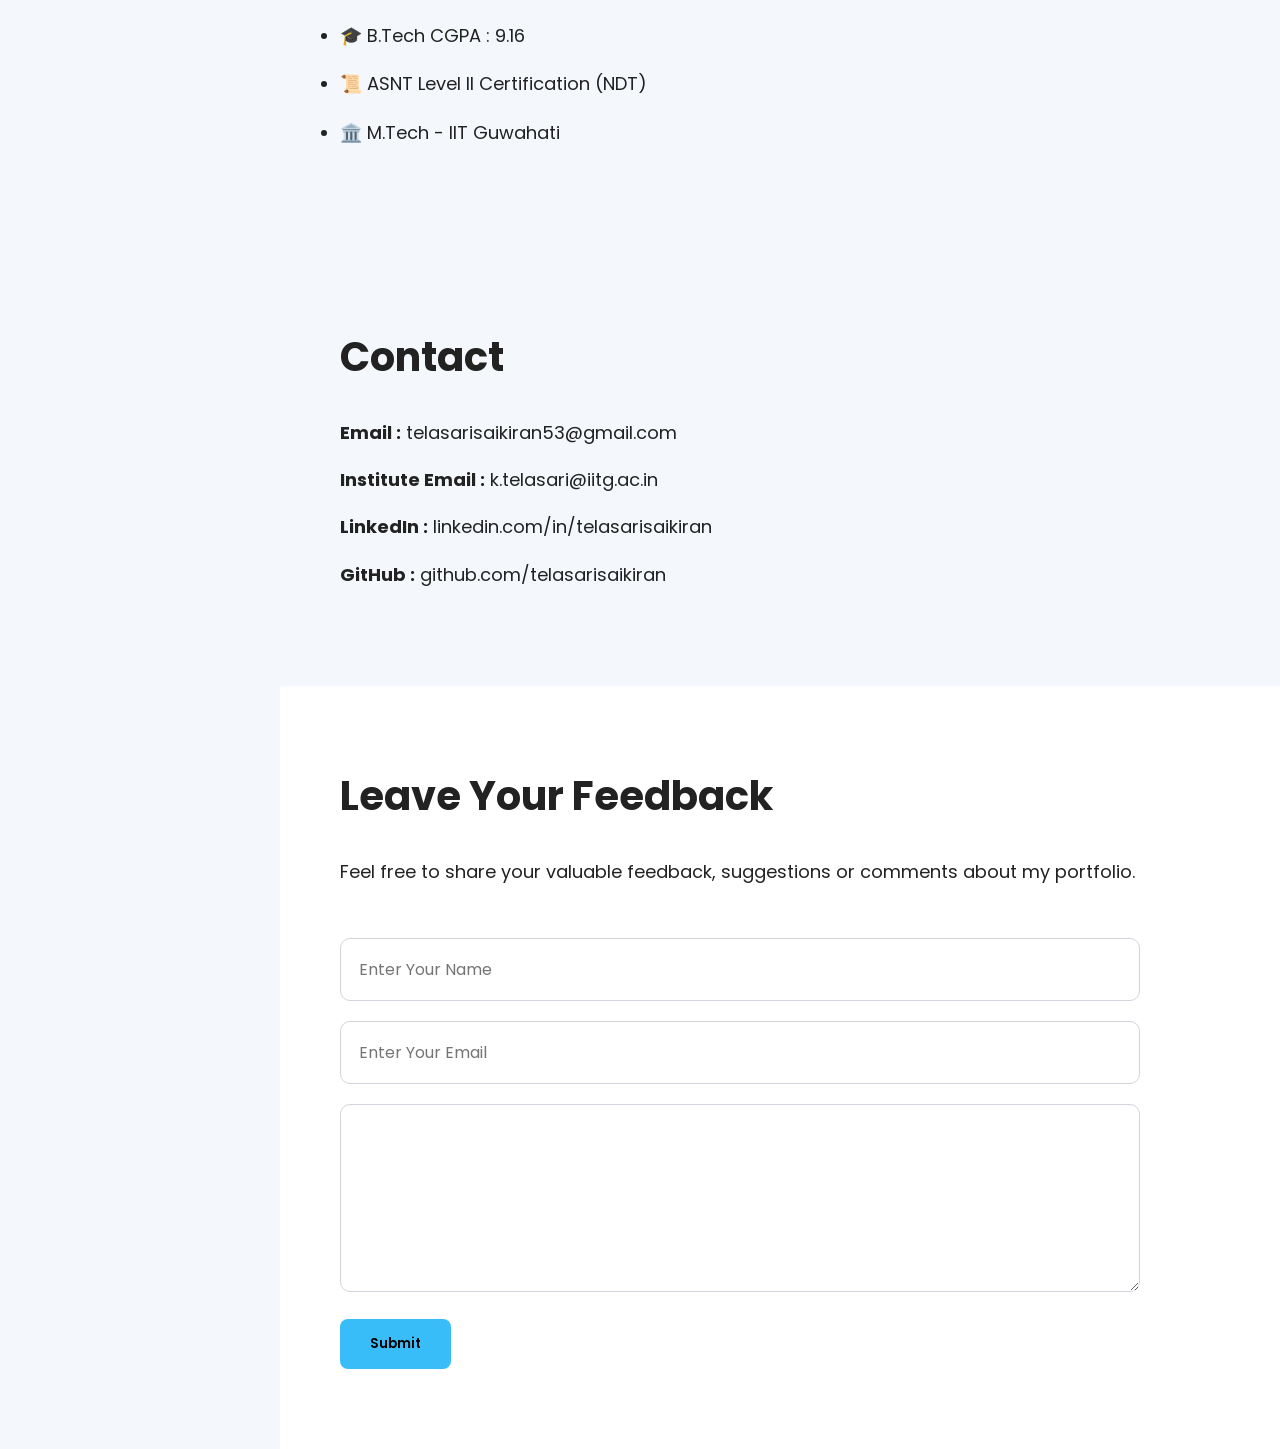
==== commit 7036df67: "Update index.html" ====
--- a/index.html
+++ b/index.html
@@ -7,18 +7,17 @@
     <meta name="viewport" content="width=device-width, initial-scale=1.0">
     <title>Telasari Sai Kiran | Portfolio</title>
 
-```
 <link rel="stylesheet" href="style.css">
 
 <link rel="stylesheet"
     href="https://cdnjs.cloudflare.com/ajax/libs/font-awesome/6.5.1/css/all.min.css">
-```
+
 
 </head>
 
 <body>
 
-```
+
 <!-- Sidebar -->
 
 <div class="sidebar">
@@ -226,7 +225,6 @@
 
 <section id="portfolio">
 
-```
 <h2>Portfolio</h2>
 
 <div class="project-grid">
@@ -284,7 +282,6 @@
 
 
 </div>
-```
 
 </section>
 
--- a/style.css
+++ b/style.css
@@ -431,7 +431,72 @@
 
 }
 
-
+/* COMMENTS SECTION */
+
+#comments{
+
+    background:white;
+
+}
+
+
+#comments p{
+
+    font-size:18px;
+    line-height:1.8;
+    margin-bottom:25px;
+
+}
+
+
+.comment-form{
+
+    max-width:800px;
+
+}
+
+
+.comment-form input,
+.comment-form textarea{
+
+    width:100%;
+
+    padding:18px;
+
+    margin-bottom:20px;
+
+    border-radius:10px;
+
+    border:1px solid #d1d5db;
+
+    outline:none;
+
+    font-size:16px;
+
+}
+
+
+.comment-form input:focus,
+.comment-form textarea:focus{
+
+    border:2px solid #38bdf8;
+
+}
+
+
+.comment-form textarea{
+
+    resize:vertical;
+
+}
+
+
+.comment-form button{
+
+    border:none;
+    cursor:pointer;
+
+}
 
 
 /* MOBILE RESPONSIVENESS */
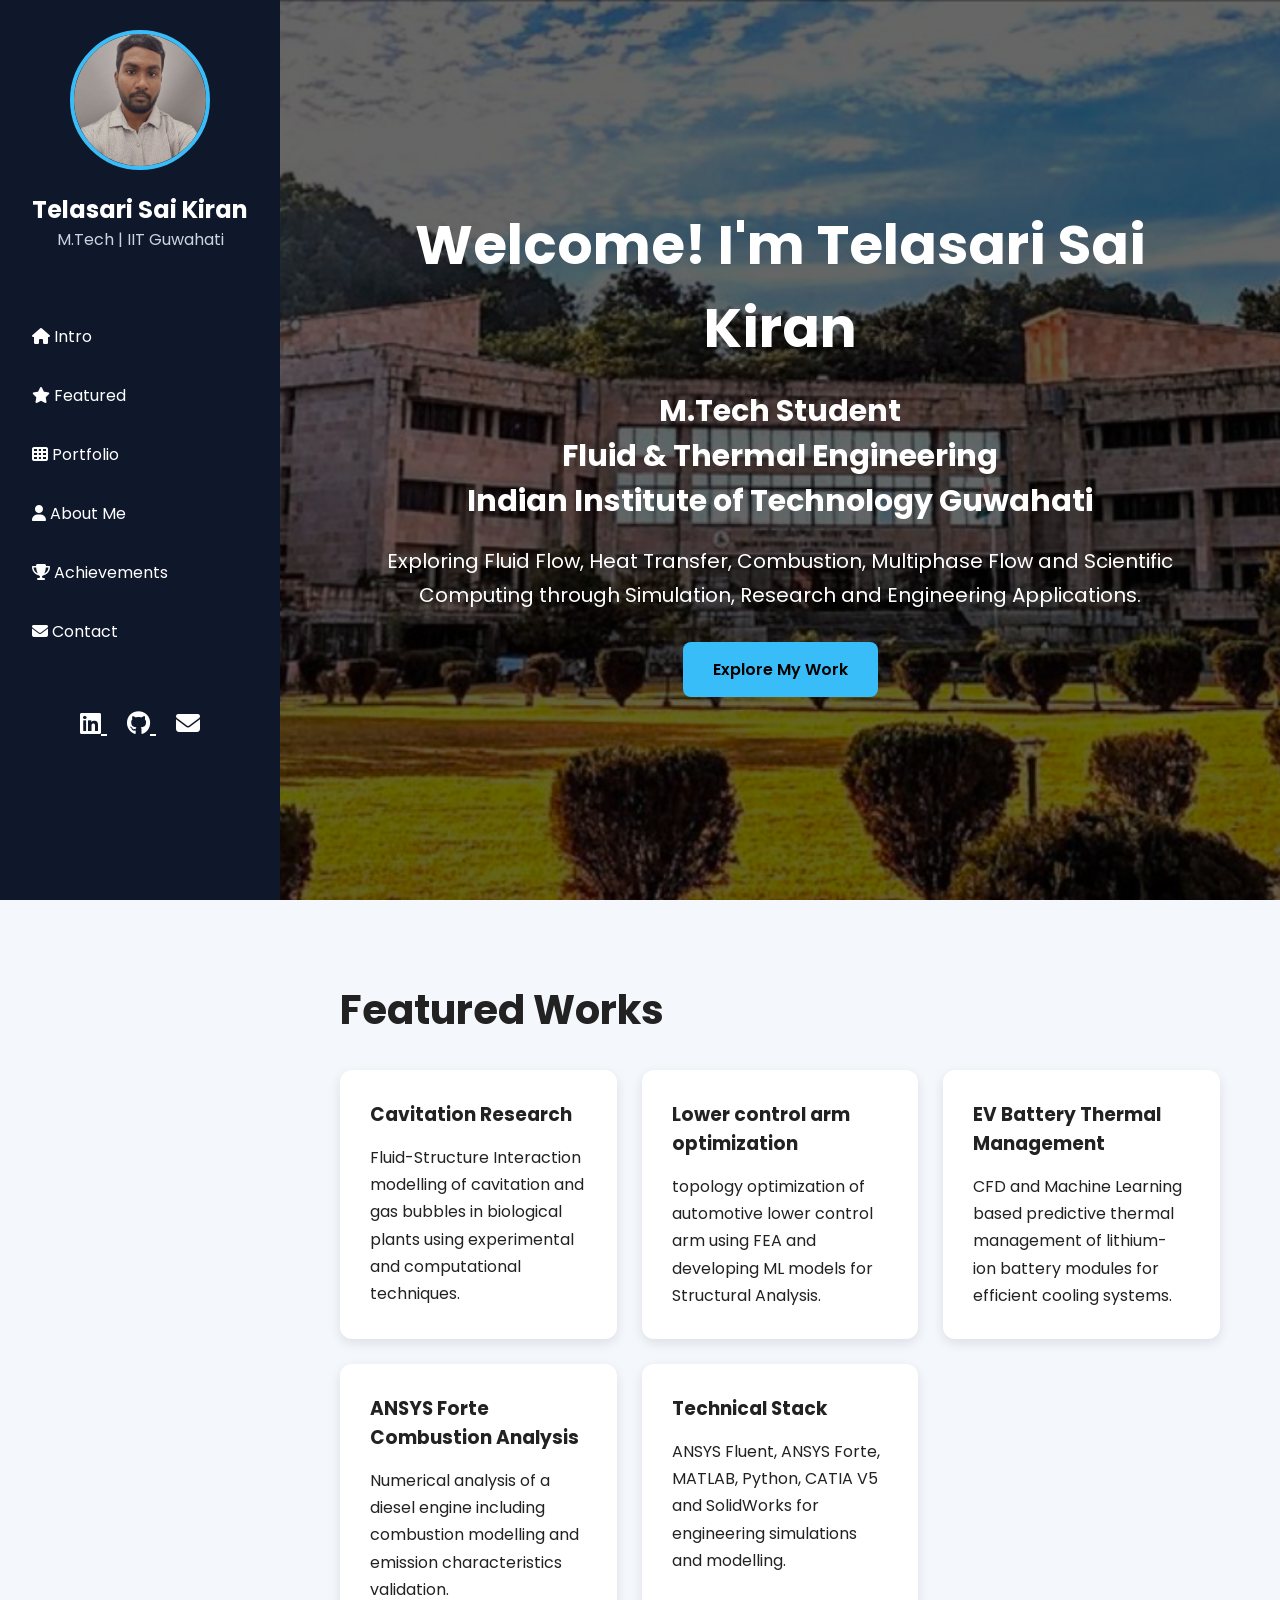
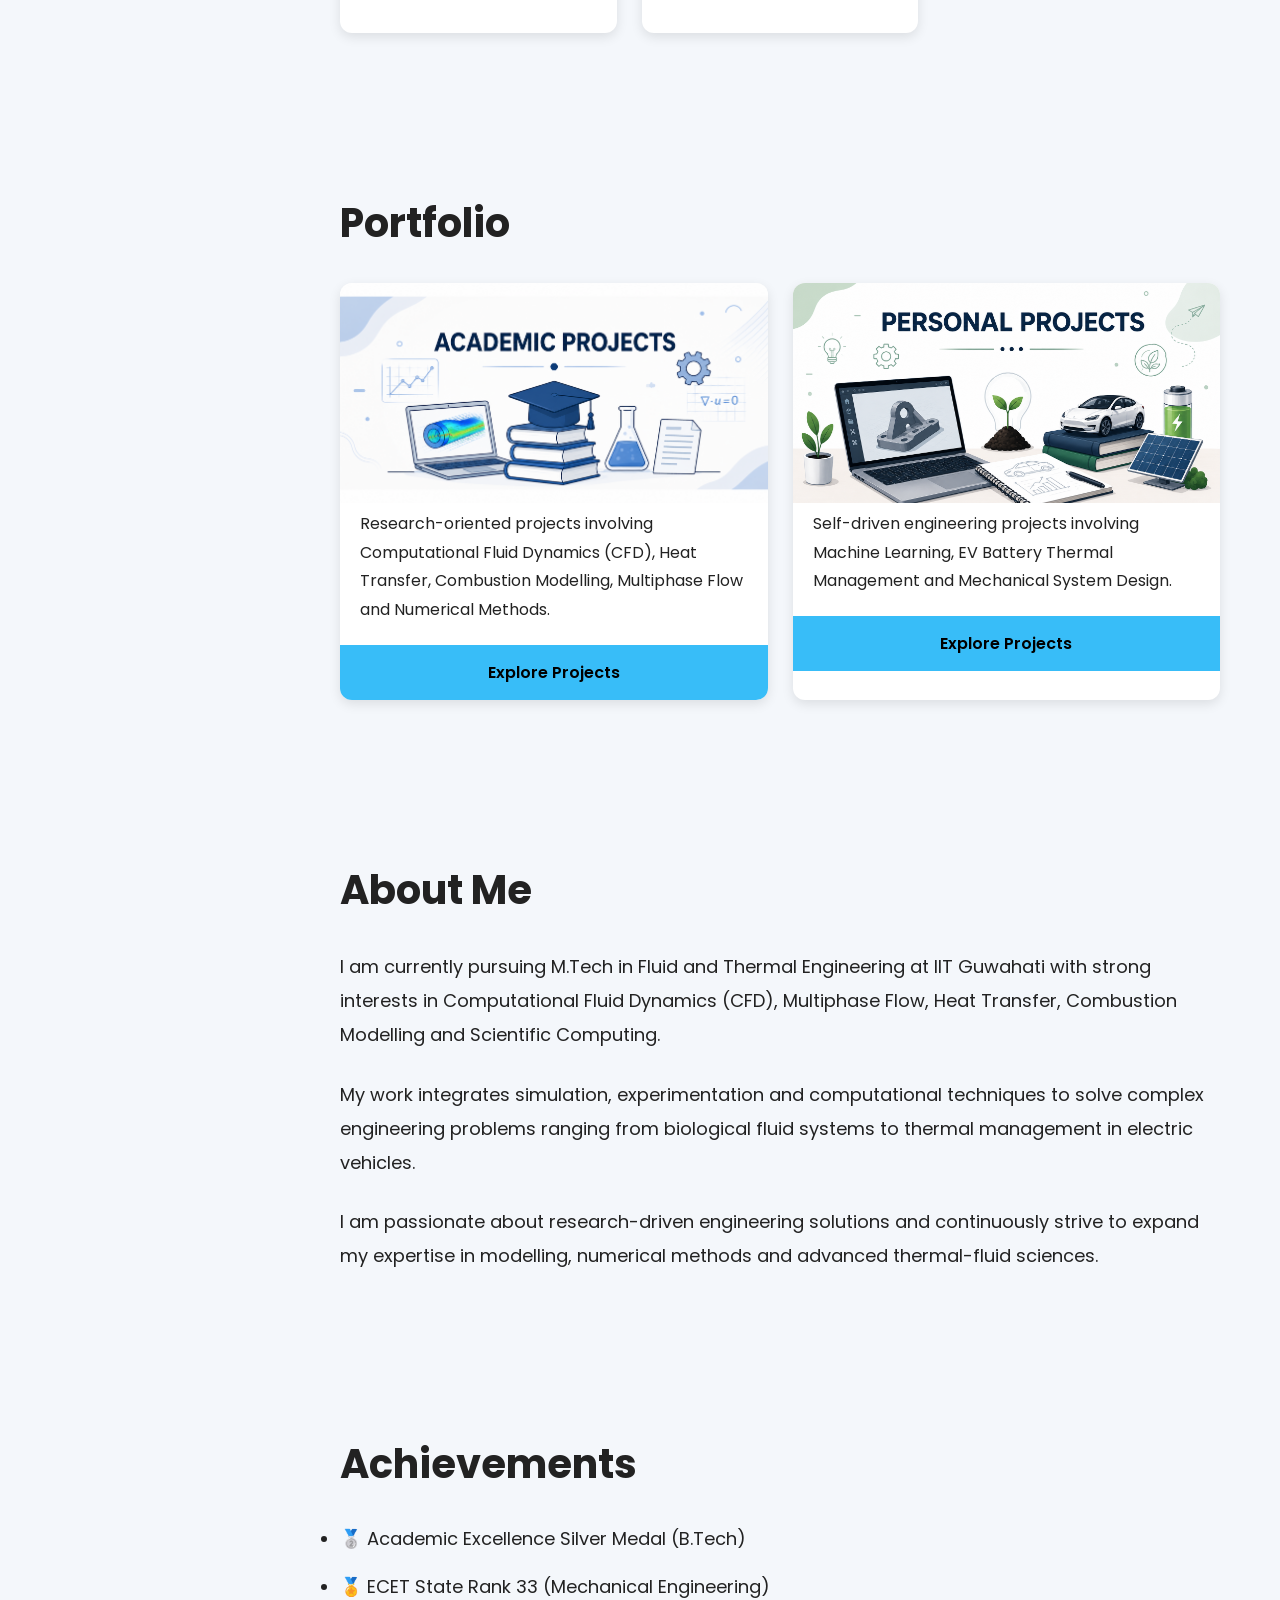
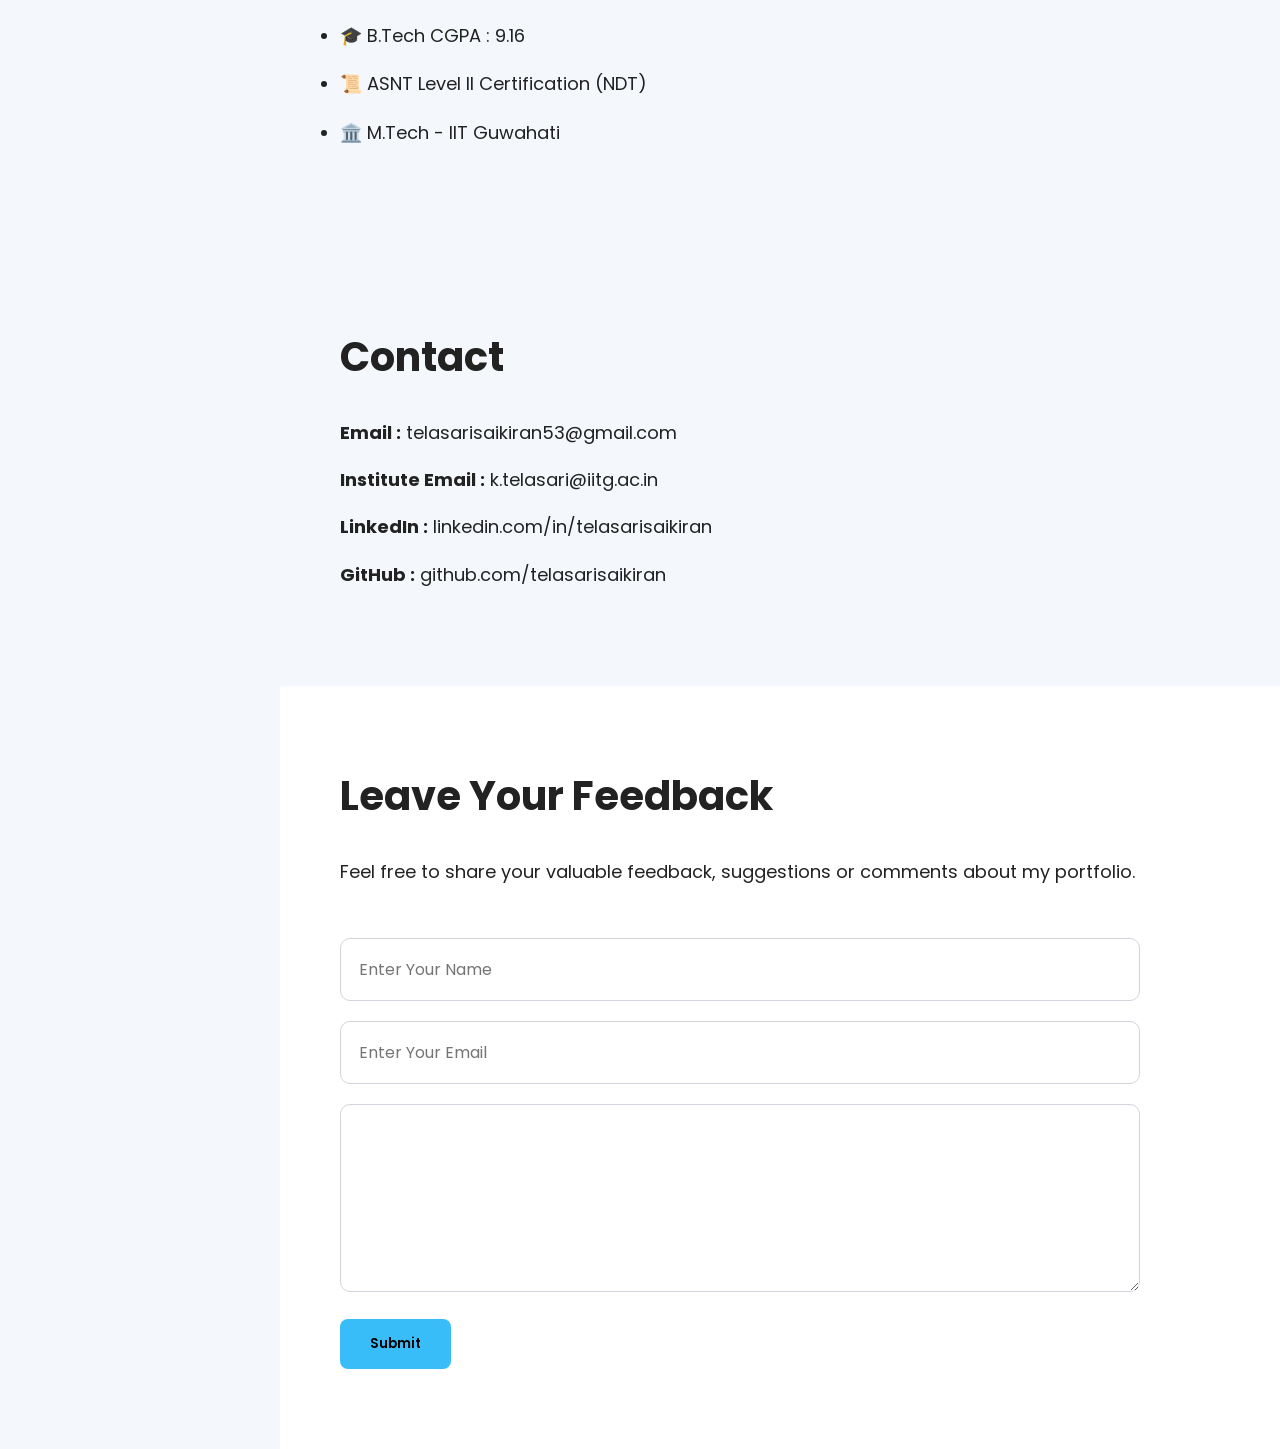
==== commit d1f88d17: "Update index.html" ====
--- a/index.html
+++ b/index.html
@@ -151,6 +151,17 @@
 
             </div>
 
+        <div class="card">
+
+                <h3>Lower control arm optimization</h3>
+
+                <p>
+                     topology optimization of automotive
+                     lower control arm using FEA and developing
+                     ML models for Structural Analysis.
+                </p>
+
+            </div>
 
             <div class="card">
 
@@ -180,38 +191,12 @@
 
             <div class="card">
 
-                <h3>Computational Engineering</h3>
-
-                <p>
-                    Applications of CFD, Multiphase Flow,
-                    Heat Transfer and Numerical Methods in
-                    solving engineering problems.
-                </p>
-
-            </div>
-
-
-            <div class="card">
-
                 <h3>Technical Stack</h3>
 
                 <p>
                     ANSYS Fluent, ANSYS Forte, MATLAB,
                     Python, CATIA V5 and SolidWorks for
                     engineering simulations and modelling.
-                </p>
-
-            </div>
-
-
-            <div class="card">
-
-                <h3>Academic Excellence</h3>
-
-                <p>
-                    Silver Medalist in B.Tech with strong
-                    academic credentials and research-oriented
-                    engineering experience.
                 </p>
 
             </div>
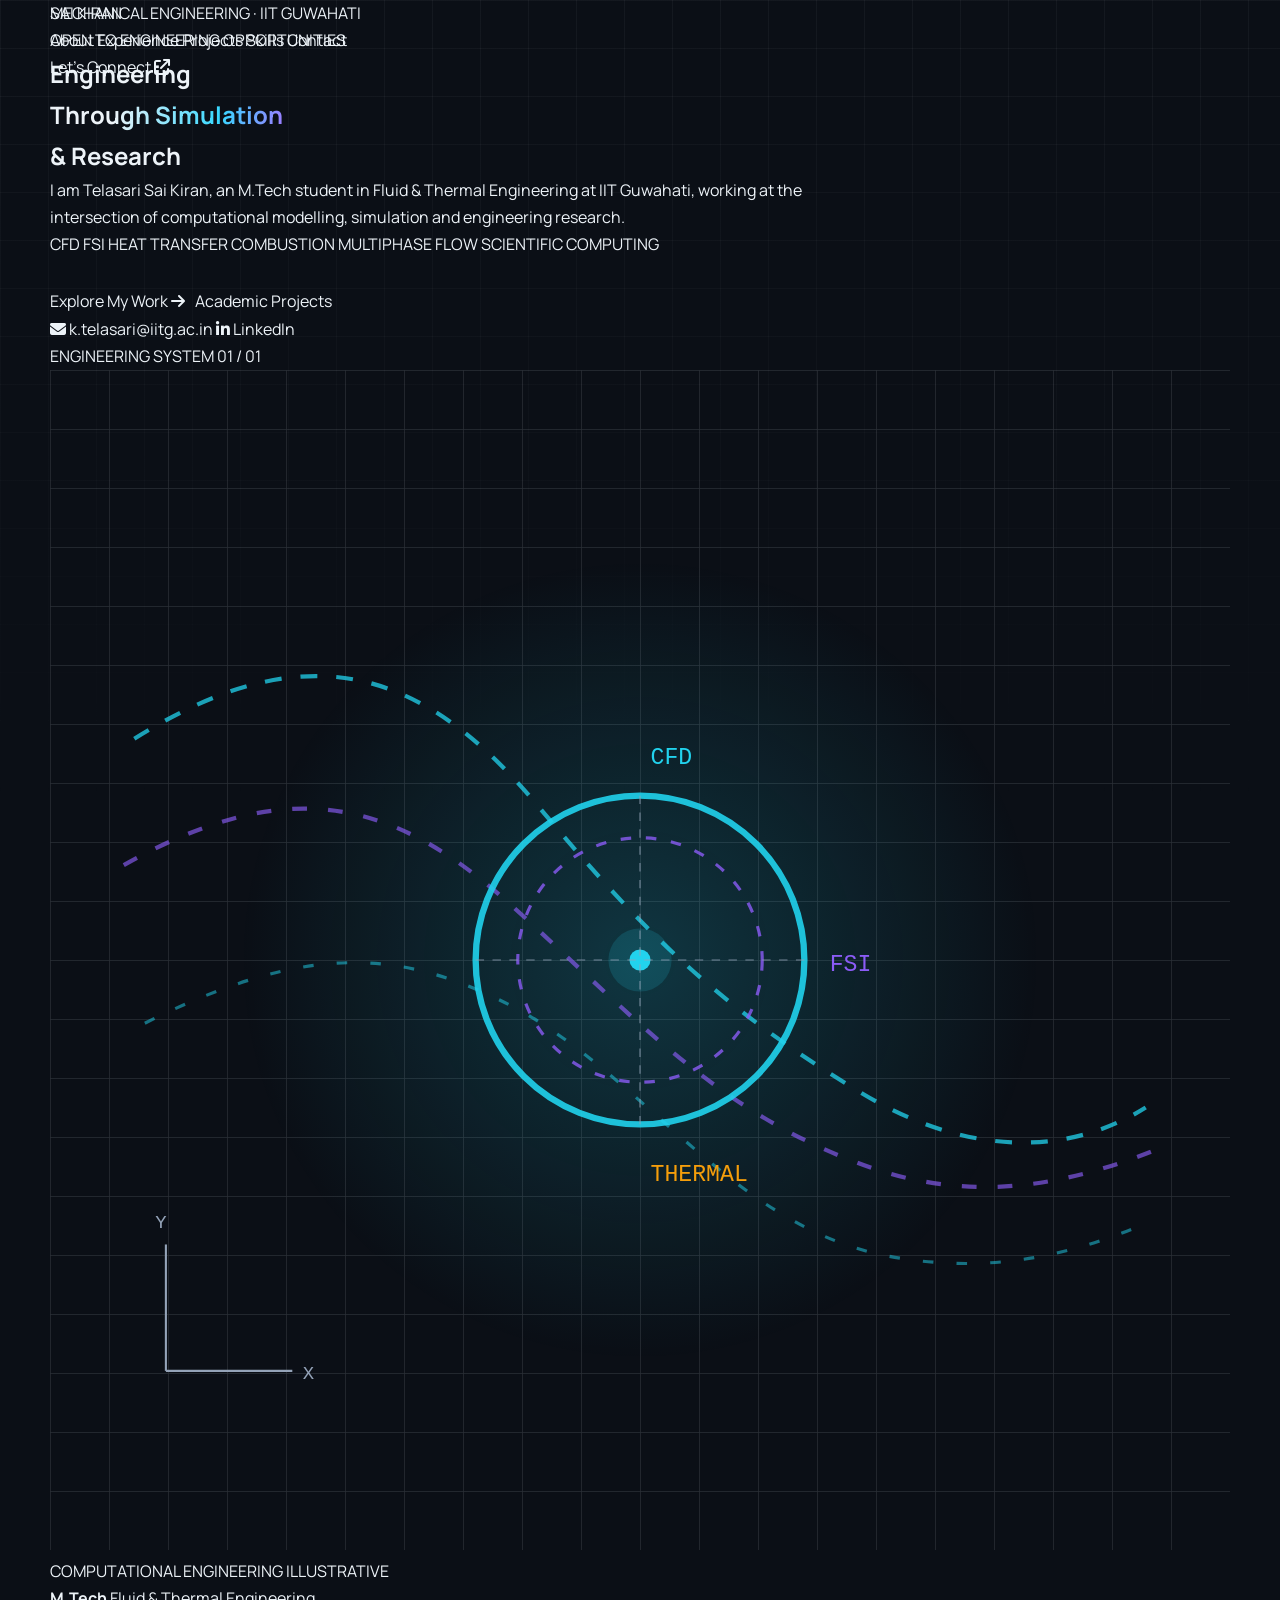
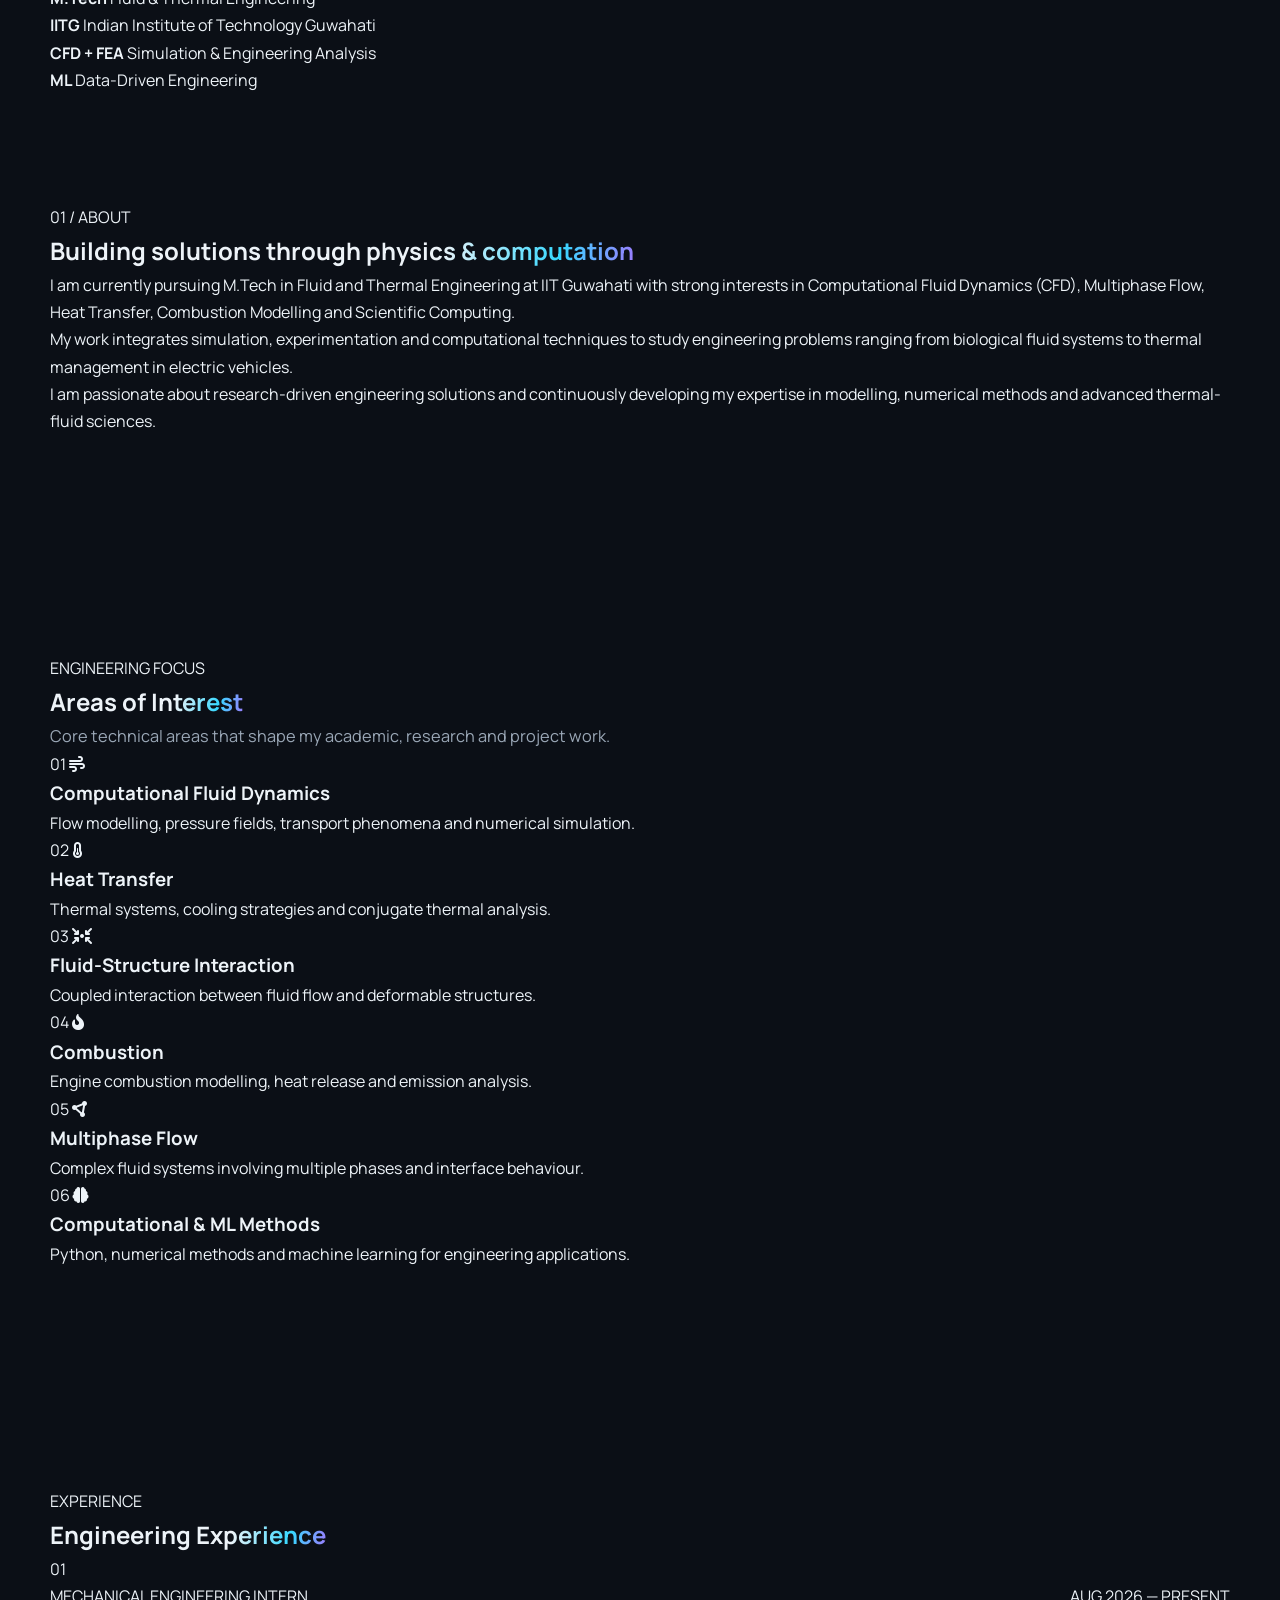
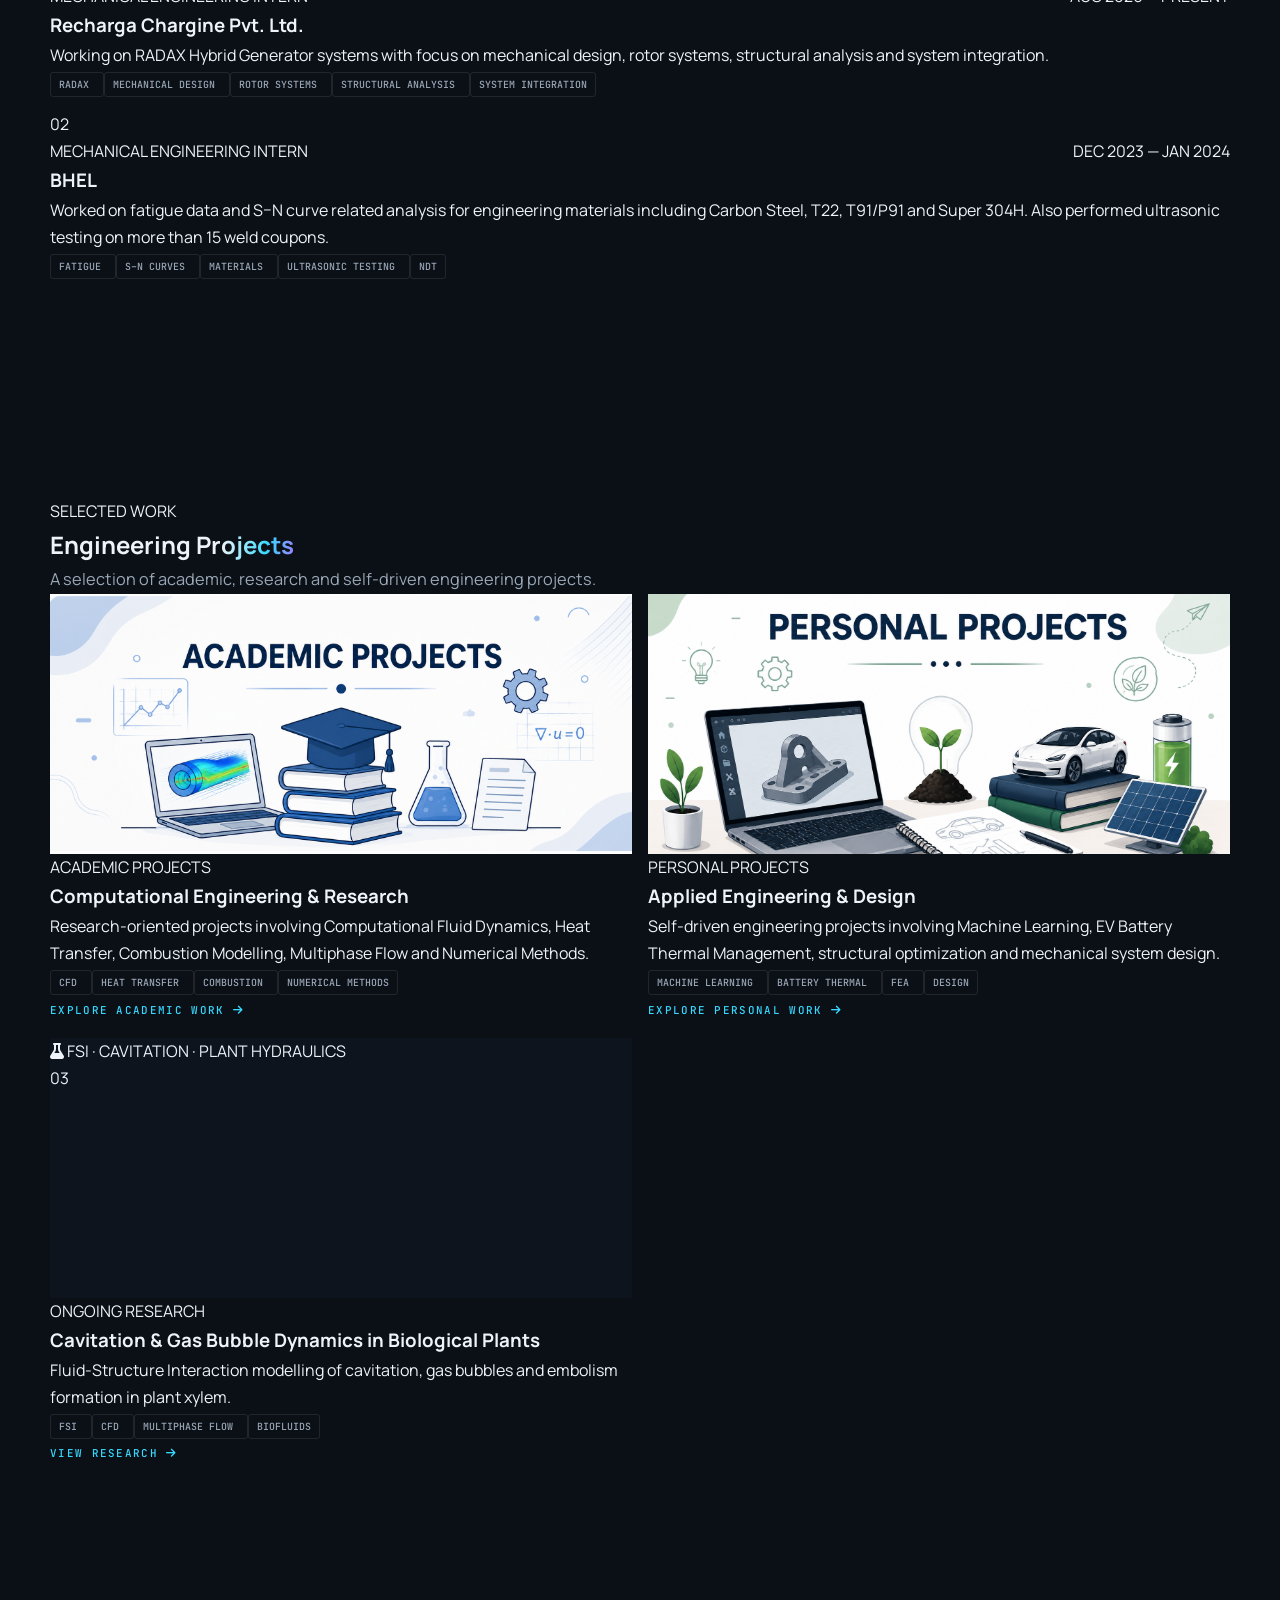
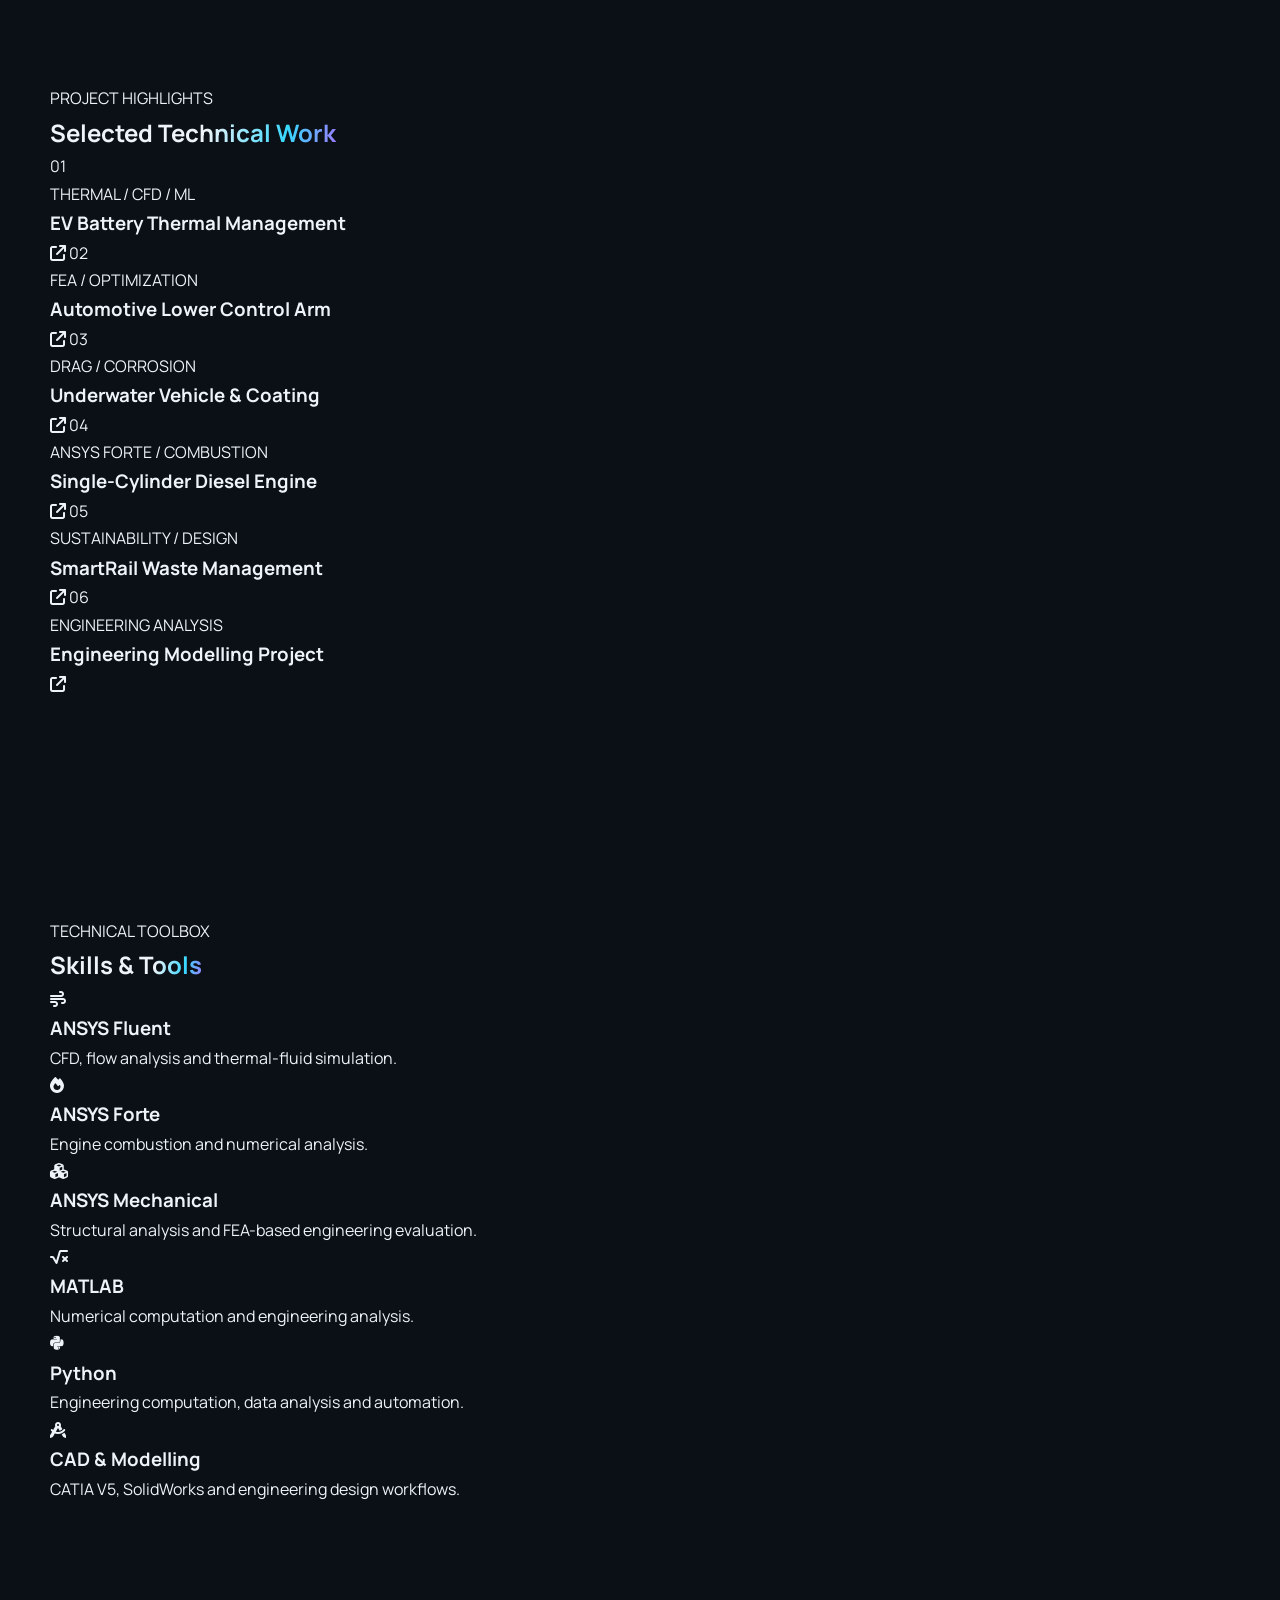
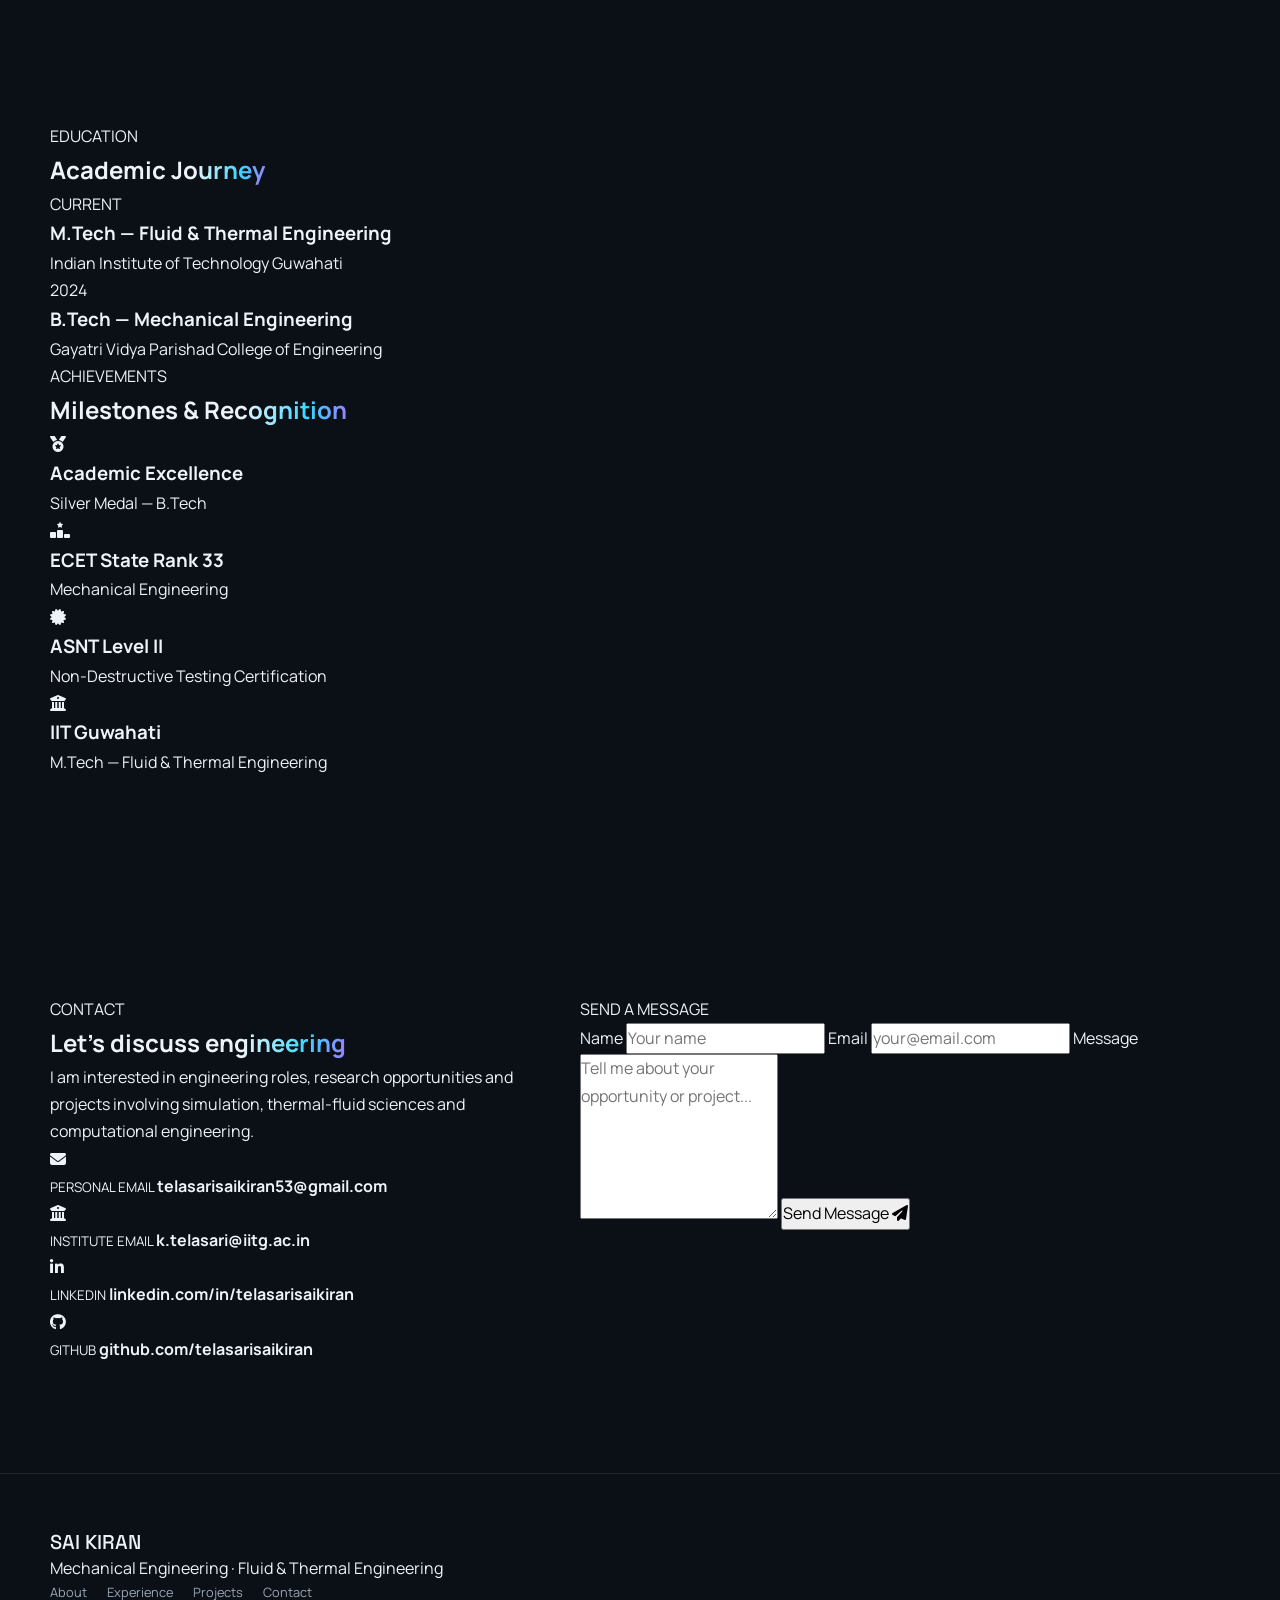
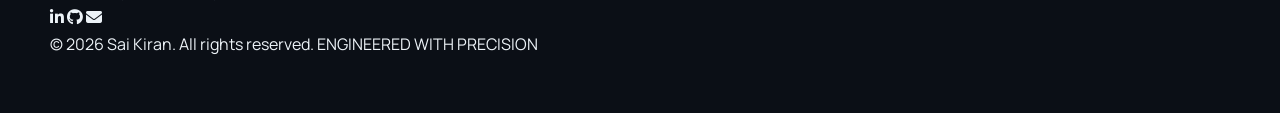
==== commit caa77049: "Update index.html" ====
--- a/index.html
+++ b/index.html
@@ -1,408 +1,2213 @@
 <!DOCTYPE html>
-
 <html lang="en">
 
 <head>
+
     <meta charset="UTF-8">
-    <meta name="viewport" content="width=device-width, initial-scale=1.0">
-    <title>Telasari Sai Kiran | Portfolio</title>
-
-<link rel="stylesheet" href="style.css">
-
-<link rel="stylesheet"
-    href="https://cdnjs.cloudflare.com/ajax/libs/font-awesome/6.5.1/css/all.min.css">
-
+
+    <meta name="viewport"
+        content="width=device-width, initial-scale=1.0">
+
+    <title>
+        Telasari Sai Kiran | Mechanical Engineering Portfolio
+    </title>
+
+    <meta name="description"
+        content="Telasari Sai Kiran — M.Tech Fluid & Thermal Engineering at IIT Guwahati. Portfolio covering CFD, FSI, heat transfer, combustion, structural analysis and engineering research.">
+
+    <meta name="author"
+        content="Telasari Sai Kiran">
+
+    <link rel="stylesheet" href="style.css">
+
+    <link rel="stylesheet"
+        href="https://cdnjs.cloudflare.com/ajax/libs/font-awesome/6.5.1/css/all.min.css">
 
 </head>
 
+
 <body>
 
 
-<!-- Sidebar -->
-
-<div class="sidebar">
-
-    <div class="profile">
-
-        <img src="images/profile_pic.jpeg" alt="Sai Kiran">
-
-        <h2>Telasari Sai Kiran</h2>
-
-        <p>M.Tech | IIT Guwahati</p>
-
-    </div>
-
-    <ul>
-
-        <li>
-            <a href="#intro">
-                <i class="fas fa-home"></i>
-                Intro
+<!-- =========================================================
+     NAVIGATION
+========================================================= -->
+
+<header class="site-header">
+
+    <div class="container nav-container">
+
+        <a href="index.html"
+            class="logo">
+
+            SAI KIRAN
+
+        </a>
+
+
+        <nav class="main-nav">
+
+            <a href="#about">
+                About
             </a>
-        </li>
-
-        <li>
-            <a href="#featured">
-                <i class="fas fa-star"></i>
-                Featured
+
+            <a href="#experience">
+                Experience
             </a>
-        </li>
-
-        <li>
-            <a href="#portfolio">
-                <i class="fas fa-th"></i>
-                Portfolio
+
+            <a href="#projects">
+                Projects
             </a>
-        </li>
-
-        <li>
-            <a href="#about">
-                <i class="fas fa-user"></i>
-                About Me
+
+            <a href="#skills">
+                Skills
             </a>
-        </li>
-
-        <li>
-            <a href="#achievements">
-                <i class="fas fa-trophy"></i>
-                Achievements
-            </a>
-        </li>
-
-        <li>
+
             <a href="#contact">
-                <i class="fas fa-envelope"></i>
                 Contact
             </a>
-        </li>
-
-    </ul>
-
-    <div class="socials">
-
-        <a href="https://linkedin.com/in/telasarisaikiran" target="_blank">
-            <i class="fab fa-linkedin"></i>
+
+        </nav>
+
+
+        <a href="#contact"
+            class="nav-button">
+
+            <span>
+                Let's Connect
+            </span>
+
+            <i class="fa-solid fa-arrow-up-right-from-square"></i>
+
         </a>
 
-        <a href="https://github.com/telasarisaikiran" target="_blank">
-            <i class="fab fa-github"></i>
-        </a>
-
-        <a href="mailto:telasarisaikiran53@gmail.com">
-            <i class="fas fa-envelope"></i>
-        </a>
-
     </div>
 
-</div>
-
-<!-- Main Content -->
-
-<div class="content">
-
-    <!-- Intro -->
-
-    <section id="intro" class="hero">
-
-        <div class="overlay">
-
-            <h1>Welcome! I'm Telasari Sai Kiran</h1>
-
-            <h2>
-                M.Tech Student <br>
-                Fluid & Thermal Engineering <br>
+</header>
+
+
+
+<!-- =========================================================
+     HERO
+========================================================= -->
+
+<main>
+
+<section class="hero-section">
+
+    <div class="hero-grid-bg"></div>
+
+    <div class="container hero-container">
+
+
+        <div class="hero-content">
+
+
+            <div class="eyebrow">
+
+                <span class="eyebrow-line"></span>
+
+                MECHANICAL ENGINEERING · IIT GUWAHATI
+
+            </div>
+
+
+            <div class="hero-status">
+
+                <span class="status-dot"></span>
+
+                OPEN TO ENGINEERING OPPORTUNITIES
+
+            </div>
+
+
+            <h1>
+
+                Engineering
+                <br>
+
+                <span class="gradient-text">
+                    Through Simulation
+                </span>
+
+                <br>
+
+                &amp; Research
+
+            </h1>
+
+
+            <p class="hero-description">
+
+                I am Telasari Sai Kiran, an M.Tech student in
+                Fluid &amp; Thermal Engineering at IIT Guwahati,
+                working at the intersection of computational
+                modelling, simulation and engineering research.
+
+            </p>
+
+
+            <div class="hero-focus">
+
+                <span>
+                    CFD
+                </span>
+
+                <span>
+                    FSI
+                </span>
+
+                <span>
+                    HEAT TRANSFER
+                </span>
+
+                <span>
+                    COMBUSTION
+                </span>
+
+                <span>
+                    MULTIPHASE FLOW
+                </span>
+
+                <span>
+                    SCIENTIFIC COMPUTING
+                </span>
+
+            </div>
+
+
+            <div class="hero-actions">
+
+                <a href="#projects"
+                    class="primary-button">
+
+                    <span>
+                        Explore My Work
+                    </span>
+
+                    <i class="fa-solid fa-arrow-right"></i>
+
+                </a>
+
+
+                <a href="academic.html"
+                    class="secondary-button">
+
+                    Academic Projects
+
+                </a>
+
+            </div>
+
+
+            <div class="hero-contact-row">
+
+                <a
+                    href="mailto:k.telasari@iitg.ac.in">
+
+                    <i class="fa-solid fa-envelope"></i>
+
+                    k.telasari@iitg.ac.in
+
+                </a>
+
+
+                <a
+                    href="https://linkedin.com/in/telasarisaikiran"
+                    target="_blank"
+                    rel="noopener noreferrer">
+
+                    <i class="fa-brands fa-linkedin-in"></i>
+
+                    LinkedIn
+
+                </a>
+
+            </div>
+
+        </div>
+
+
+
+        <!-- =================================================
+             HERO TECHNICAL VISUAL
+        ================================================== -->
+
+        <div class="hero-visual">
+
+            <div class="hero-visual-frame">
+
+                <div class="visual-corner tl"></div>
+                <div class="visual-corner tr"></div>
+                <div class="visual-corner bl"></div>
+                <div class="visual-corner br"></div>
+
+
+                <div class="visual-header">
+
+                    <span>
+                        ENGINEERING SYSTEM
+                    </span>
+
+                    <span>
+                        01 / 01
+                    </span>
+
+                </div>
+
+
+                <svg
+                    viewBox="0 0 560 560"
+                    class="hero-engineering-svg"
+                    aria-label="Illustrative engineering flow field">
+
+                    <defs>
+
+                        <pattern
+                            id="heroGrid"
+                            width="28"
+                            height="28"
+                            patternUnits="userSpaceOnUse">
+
+                            <path
+                                d="M 28 0 L 0 0 0 28"
+                                fill="none"
+                                stroke="currentColor"
+                                stroke-width="0.7"
+                                opacity="0.14" />
+
+                        </pattern>
+
+
+                        <radialGradient
+                            id="heroGlow">
+
+                            <stop
+                                offset="0%"
+                                stop-color="#22d3ee"
+                                stop-opacity="0.20" />
+
+                            <stop
+                                offset="100%"
+                                stop-color="#22d3ee"
+                                stop-opacity="0" />
+
+                        </radialGradient>
+
+                    </defs>
+
+
+                    <rect
+                        width="560"
+                        height="560"
+                        fill="url(#heroGrid)" />
+
+
+                    <circle
+                        cx="280"
+                        cy="280"
+                        r="190"
+                        fill="url(#heroGlow)" />
+
+
+                    <!-- Flow field -->
+
+                    <path
+                        d="M40 175
+                           C120 125 175 140 230 205
+                           C280 265 315 300 380 340
+                           C430 372 480 375 520 350"
+                        fill="none"
+                        stroke="#22d3ee"
+                        stroke-width="2"
+                        stroke-dasharray="8 9"
+                        opacity="0.75" />
+
+
+                    <path
+                        d="M35 235
+                           C115 190 165 205 220 255
+                           C275 305 315 350 380 375
+                           C430 395 475 390 525 370"
+                        fill="none"
+                        stroke="#8b5cf6"
+                        stroke-width="2"
+                        stroke-dasharray="7 10"
+                        opacity="0.65" />
+
+
+                    <path
+                        d="M45 310
+                           C125 270 170 275 225 305
+                           C285 340 325 405 395 420
+                           C445 430 485 420 520 405"
+                        fill="none"
+                        stroke="#22d3ee"
+                        stroke-width="1.5"
+                        stroke-dasharray="5 11"
+                        opacity="0.5" />
+
+
+                    <!-- Central engineering body -->
+
+                    <circle
+                        cx="280"
+                        cy="280"
+                        r="78"
+                        fill="none"
+                        stroke="#22d3ee"
+                        stroke-width="3"
+                        opacity="0.9" />
+
+
+                    <circle
+                        cx="280"
+                        cy="280"
+                        r="58"
+                        fill="none"
+                        stroke="#8b5cf6"
+                        stroke-width="1.5"
+                        stroke-dasharray="5 7"
+                        opacity="0.8" />
+
+
+                    <circle
+                        cx="280"
+                        cy="280"
+                        r="15"
+                        fill="#22d3ee"
+                        opacity="0.15" />
+
+
+                    <circle
+                        cx="280"
+                        cy="280"
+                        r="5"
+                        fill="#22d3ee" />
+
+
+                    <!-- Dimension lines -->
+
+                    <line
+                        x1="202"
+                        y1="280"
+                        x2="358"
+                        y2="280"
+                        stroke="#94a3b8"
+                        stroke-width="0.8"
+                        stroke-dasharray="4 4"
+                        opacity="0.5" />
+
+
+                    <line
+                        x1="280"
+                        y1="202"
+                        x2="280"
+                        y2="358"
+                        stroke="#94a3b8"
+                        stroke-width="0.8"
+                        stroke-dasharray="4 4"
+                        opacity="0.5" />
+
+
+                    <!-- Labels -->
+
+                    <text
+                        x="285"
+                        y="187"
+                        fill="#22d3ee"
+                        font-size="11"
+                        font-family="monospace">
+
+                        CFD
+
+                    </text>
+
+
+                    <text
+                        x="370"
+                        y="285"
+                        fill="#8b5cf6"
+                        font-size="11"
+                        font-family="monospace">
+
+                        FSI
+
+                    </text>
+
+
+                    <text
+                        x="285"
+                        y="385"
+                        fill="#f59e0b"
+                        font-size="11"
+                        font-family="monospace">
+
+                        THERMAL
+
+                    </text>
+
+
+                    <!-- Coordinate marker -->
+
+                    <line
+                        x1="55"
+                        y1="475"
+                        x2="115"
+                        y2="475"
+                        stroke="#94a3b8"
+                        stroke-width="1" />
+
+                    <line
+                        x1="55"
+                        y1="475"
+                        x2="55"
+                        y2="415"
+                        stroke="#94a3b8"
+                        stroke-width="1" />
+
+                    <text
+                        x="120"
+                        y="479"
+                        fill="#94a3b8"
+                        font-size="9"
+                        font-family="monospace">
+
+                        X
+
+                    </text>
+
+                    <text
+                        x="50"
+                        y="407"
+                        fill="#94a3b8"
+                        font-size="9"
+                        font-family="monospace">
+
+                        Y
+
+                    </text>
+
+                </svg>
+
+
+                <div class="visual-footer">
+
+                    <span>
+                        COMPUTATIONAL ENGINEERING
+                    </span>
+
+                    <span>
+                        ILLUSTRATIVE
+                    </span>
+
+                </div>
+
+            </div>
+
+        </div>
+
+    </div>
+
+</section>
+
+
+
+<!-- =========================================================
+     QUICK STATS
+========================================================= -->
+
+<section class="stats-section">
+
+    <div class="container stats-grid">
+
+
+        <div class="stat-item">
+
+            <strong>
+                M.Tech
+            </strong>
+
+            <span>
+                Fluid &amp; Thermal Engineering
+            </span>
+
+        </div>
+
+
+        <div class="stat-item">
+
+            <strong>
+                IITG
+            </strong>
+
+            <span>
                 Indian Institute of Technology Guwahati
-            </h2>
+            </span>
+
+        </div>
+
+
+        <div class="stat-item">
+
+            <strong>
+                CFD + FEA
+            </strong>
+
+            <span>
+                Simulation &amp; Engineering Analysis
+            </span>
+
+        </div>
+
+
+        <div class="stat-item">
+
+            <strong>
+                ML
+            </strong>
+
+            <span>
+                Data-Driven Engineering
+            </span>
+
+        </div>
+
+
+    </div>
+
+</section>
+
+
+
+<!-- =========================================================
+     ABOUT
+========================================================= -->
+
+<section id="about"
+    class="section">
+
+    <div class="container">
+
+        <div class="content-grid">
+
+
+            <div>
+
+                <div class="eyebrow">
+
+                    <span class="eyebrow-line"></span>
+
+                    01 / ABOUT
+
+                </div>
+
+
+                <h2>
+
+                    Building solutions
+                    through
+                    <span class="gradient-text">
+                        physics &amp; computation
+                    </span>
+
+                </h2>
+
+            </div>
+
+
+            <div class="content-text">
+
+                <p>
+
+                    I am currently pursuing M.Tech in Fluid and
+                    Thermal Engineering at IIT Guwahati with
+                    strong interests in Computational Fluid
+                    Dynamics (CFD), Multiphase Flow, Heat
+                    Transfer, Combustion Modelling and
+                    Scientific Computing.
+
+                </p>
+
+
+                <p>
+
+                    My work integrates simulation,
+                    experimentation and computational
+                    techniques to study engineering problems
+                    ranging from biological fluid systems to
+                    thermal management in electric vehicles.
+
+                </p>
+
+
+                <p>
+
+                    I am passionate about research-driven
+                    engineering solutions and continuously
+                    developing my expertise in modelling,
+                    numerical methods and advanced
+                    thermal-fluid sciences.
+
+                </p>
+
+            </div>
+
+        </div>
+
+    </div>
+
+</section>
+
+
+
+<!-- =========================================================
+     FOCUS AREAS
+========================================================= -->
+
+<section class="section section-alt">
+
+    <div class="container">
+
+
+        <div class="section-heading">
+
+            <div>
+
+                <div class="eyebrow">
+
+                    <span class="eyebrow-line"></span>
+
+                    ENGINEERING FOCUS
+
+                </div>
+
+
+                <h2>
+
+                    Areas of
+                    <span class="gradient-text">
+                        Interest
+                    </span>
+
+                </h2>
+
+            </div>
+
+
+            <p class="section-intro">
+
+                Core technical areas that shape my academic,
+                research and project work.
+
+            </p>
+
+        </div>
+
+
+
+        <div class="focus-grid">
+
+
+            <div class="focus-card">
+
+                <span class="focus-number">
+                    01
+                </span>
+
+                <i class="fa-solid fa-wind"></i>
+
+                <h3>
+                    Computational Fluid Dynamics
+                </h3>
+
+                <p>
+                    Flow modelling, pressure fields,
+                    transport phenomena and numerical
+                    simulation.
+                </p>
+
+            </div>
+
+
+            <div class="focus-card">
+
+                <span class="focus-number">
+                    02
+                </span>
+
+                <i class="fa-solid fa-temperature-half"></i>
+
+                <h3>
+                    Heat Transfer
+                </h3>
+
+                <p>
+                    Thermal systems, cooling strategies
+                    and conjugate thermal analysis.
+                </p>
+
+            </div>
+
+
+            <div class="focus-card">
+
+                <span class="focus-number">
+                    03
+                </span>
+
+                <i class="fa-solid fa-arrows-to-circle"></i>
+
+                <h3>
+                    Fluid-Structure Interaction
+                </h3>
+
+                <p>
+                    Coupled interaction between fluid flow
+                    and deformable structures.
+                </p>
+
+            </div>
+
+
+            <div class="focus-card">
+
+                <span class="focus-number">
+                    04
+                </span>
+
+                <i class="fa-solid fa-fire-flame-curved"></i>
+
+                <h3>
+                    Combustion
+                </h3>
+
+                <p>
+                    Engine combustion modelling, heat release
+                    and emission analysis.
+                </p>
+
+            </div>
+
+
+            <div class="focus-card">
+
+                <span class="focus-number">
+                    05
+                </span>
+
+                <i class="fa-solid fa-circle-nodes"></i>
+
+                <h3>
+                    Multiphase Flow
+                </h3>
+
+                <p>
+                    Complex fluid systems involving multiple
+                    phases and interface behaviour.
+                </p>
+
+            </div>
+
+
+            <div class="focus-card">
+
+                <span class="focus-number">
+                    06
+                </span>
+
+                <i class="fa-solid fa-brain"></i>
+
+                <h3>
+                    Computational &amp; ML Methods
+                </h3>
+
+                <p>
+                    Python, numerical methods and machine
+                    learning for engineering applications.
+                </p>
+
+            </div>
+
+
+        </div>
+
+    </div>
+
+</section>
+
+
+
+<!-- =========================================================
+     EXPERIENCE
+========================================================= -->
+
+<section id="experience"
+    class="section">
+
+    <div class="container">
+
+
+        <div class="section-heading">
+
+            <div>
+
+                <div class="eyebrow">
+
+                    <span class="eyebrow-line"></span>
+
+                    EXPERIENCE
+
+                </div>
+
+
+                <h2>
+
+                    Engineering
+                    <span class="gradient-text">
+                        Experience
+                    </span>
+
+                </h2>
+
+            </div>
+
+        </div>
+
+
+
+        <div class="experience-list">
+
+
+            <!-- RECHARGA -->
+
+            <article class="experience-card">
+
+                <div class="experience-index">
+                    01
+                </div>
+
+
+                <div class="experience-main">
+
+                    <div class="experience-top">
+
+                        <div>
+
+                            <span class="experience-type">
+                                MECHANICAL ENGINEERING INTERN
+                            </span>
+
+                            <h3>
+                                Recharga Chargine Pvt. Ltd.
+                            </h3>
+
+                        </div>
+
+
+                        <div class="experience-date">
+                            AUG 2026 — PRESENT
+                        </div>
+
+                    </div>
+
+
+                    <p>
+
+                        Working on RADAX Hybrid Generator
+                        systems with focus on mechanical design,
+                        rotor systems, structural analysis and
+                        system integration.
+
+                    </p>
+
+
+                    <div class="tag-list">
+
+                        <span class="tag">
+                            RADAX
+                        </span>
+
+                        <span class="tag">
+                            MECHANICAL DESIGN
+                        </span>
+
+                        <span class="tag">
+                            ROTOR SYSTEMS
+                        </span>
+
+                        <span class="tag">
+                            STRUCTURAL ANALYSIS
+                        </span>
+
+                        <span class="tag">
+                            SYSTEM INTEGRATION
+                        </span>
+
+                    </div>
+
+                </div>
+
+            </article>
+
+
+
+            <!-- BHEL -->
+
+            <article class="experience-card">
+
+                <div class="experience-index">
+                    02
+                </div>
+
+
+                <div class="experience-main">
+
+                    <div class="experience-top">
+
+                        <div>
+
+                            <span class="experience-type">
+                                MECHANICAL ENGINEERING INTERN
+                            </span>
+
+                            <h3>
+                                BHEL
+                            </h3>
+
+                        </div>
+
+
+                        <div class="experience-date">
+                            DEC 2023 — JAN 2024
+                        </div>
+
+                    </div>
+
+
+                    <p>
+
+                        Worked on fatigue data and S–N curve
+                        related analysis for engineering
+                        materials including Carbon Steel,
+                        T22, T91/P91 and Super 304H.
+                        Also performed ultrasonic testing
+                        on more than 15 weld coupons.
+
+                    </p>
+
+
+                    <div class="tag-list">
+
+                        <span class="tag">
+                            FATIGUE
+                        </span>
+
+                        <span class="tag">
+                            S–N CURVES
+                        </span>
+
+                        <span class="tag">
+                            MATERIALS
+                        </span>
+
+                        <span class="tag">
+                            ULTRASONIC TESTING
+                        </span>
+
+                        <span class="tag">
+                            NDT
+                        </span>
+
+                    </div>
+
+                </div>
+
+            </article>
+
+
+        </div>
+
+    </div>
+
+</section>
+
+
+
+<!-- =========================================================
+     PROJECTS
+========================================================= -->
+
+<section id="projects"
+    class="section section-alt">
+
+    <div class="container">
+
+
+        <div class="section-heading">
+
+            <div>
+
+                <div class="eyebrow">
+
+                    <span class="eyebrow-line"></span>
+
+                    SELECTED WORK
+
+                </div>
+
+
+                <h2>
+
+                    Engineering
+                    <span class="gradient-text">
+                        Projects
+                    </span>
+
+                </h2>
+
+            </div>
+
+
+            <p class="section-intro">
+
+                A selection of academic, research and
+                self-driven engineering projects.
+
+            </p>
+
+        </div>
+
+
+
+        <div class="project-grid">
+
+
+            <!-- =================================================
+                 PROJECT 01
+            ================================================== -->
+
+            <article class="project-card technical-card">
+
+                <div class="project-image">
+
+                    <img
+                        src="images/academicprojects.png"
+                        alt="Academic engineering projects">
+
+                    <div class="project-number">
+                        01
+                    </div>
+
+                    <div class="image-overlay">
+
+                        <span>
+                            ACADEMIC / RESEARCH
+                        </span>
+
+                    </div>
+
+                </div>
+
+
+                <div class="project-content">
+
+                    <div class="project-label">
+                        ACADEMIC PROJECTS
+                    </div>
+
+
+                    <h3>
+
+                        Computational Engineering
+                        &amp; Research
+
+                    </h3>
+
+
+                    <p>
+
+                        Research-oriented projects involving
+                        Computational Fluid Dynamics, Heat
+                        Transfer, Combustion Modelling,
+                        Multiphase Flow and Numerical Methods.
+
+                    </p>
+
+
+                    <div class="tag-list">
+
+                        <span class="tag">
+                            CFD
+                        </span>
+
+                        <span class="tag">
+                            HEAT TRANSFER
+                        </span>
+
+                        <span class="tag">
+                            COMBUSTION
+                        </span>
+
+                        <span class="tag">
+                            NUMERICAL METHODS
+                        </span>
+
+                    </div>
+
+
+                    <a href="academic.html"
+                        class="project-link">
+
+                        <span>
+                            Explore Academic Work
+                        </span>
+
+                        <i class="fa-solid fa-arrow-right"></i>
+
+                    </a>
+
+                </div>
+
+            </article>
+
+
+
+            <!-- =================================================
+                 PROJECT 02
+            ================================================== -->
+
+            <article class="project-card technical-card">
+
+                <div class="project-image">
+
+                    <img
+                        src="images/personalprojects.png"
+                        alt="Personal engineering projects">
+
+                    <div class="project-number">
+                        02
+                    </div>
+
+                    <div class="image-overlay">
+
+                        <span>
+                            PERSONAL / APPLIED
+                        </span>
+
+                    </div>
+
+                </div>
+
+
+                <div class="project-content">
+
+                    <div class="project-label">
+                        PERSONAL PROJECTS
+                    </div>
+
+
+                    <h3>
+
+                        Applied Engineering
+                        &amp; Design
+
+                    </h3>
+
+
+                    <p>
+
+                        Self-driven engineering projects involving
+                        Machine Learning, EV Battery Thermal
+                        Management, structural optimization and
+                        mechanical system design.
+
+                    </p>
+
+
+                    <div class="tag-list">
+
+                        <span class="tag">
+                            MACHINE LEARNING
+                        </span>
+
+                        <span class="tag">
+                            BATTERY THERMAL
+                        </span>
+
+                        <span class="tag">
+                            FEA
+                        </span>
+
+                        <span class="tag">
+                            DESIGN
+                        </span>
+
+                    </div>
+
+
+                    <a href="personal.html"
+                        class="project-link">
+
+                        <span>
+                            Explore Personal Work
+                        </span>
+
+                        <i class="fa-solid fa-arrow-right"></i>
+
+                    </a>
+
+                </div>
+
+            </article>
+
+
+
+            <!-- =================================================
+                 PROJECT 03
+            ================================================== -->
+
+            <article class="project-card technical-card">
+
+                <div class="project-image">
+
+                    <div class="project-placeholder">
+
+                        <i class="fa-solid fa-flask"></i>
+
+                        <span>
+                            FSI · CAVITATION · PLANT HYDRAULICS
+                        </span>
+
+                    </div>
+
+                    <div class="project-number">
+                        03
+                    </div>
+
+                </div>
+
+
+                <div class="project-content">
+
+                    <div class="project-label">
+                        ONGOING RESEARCH
+                    </div>
+
+
+                    <h3>
+
+                        Cavitation &amp; Gas Bubble
+                        Dynamics in Biological Plants
+
+                    </h3>
+
+
+                    <p>
+
+                        Fluid-Structure Interaction modelling
+                        of cavitation, gas bubbles and embolism
+                        formation in plant xylem.
+
+                    </p>
+
+
+                    <div class="tag-list">
+
+                        <span class="tag">
+                            FSI
+                        </span>
+
+                        <span class="tag">
+                            CFD
+                        </span>
+
+                        <span class="tag">
+                            MULTIPHASE FLOW
+                        </span>
+
+                        <span class="tag">
+                            BIOFLUIDS
+                        </span>
+
+                    </div>
+
+
+                    <a href="numerical.html"
+                        class="project-link">
+
+                        <span>
+                            View Research
+                        </span>
+
+                        <i class="fa-solid fa-arrow-right"></i>
+
+                    </a>
+
+                </div>
+
+            </article>
+
+
+
+        </div>
+
+    </div>
+
+</section>
+
+
+
+<!-- =========================================================
+     SELECTED TECHNICAL PROJECTS
+========================================================= -->
+
+<section class="section">
+
+    <div class="container">
+
+
+        <div class="eyebrow">
+
+            <span class="eyebrow-line"></span>
+
+            PROJECT HIGHLIGHTS
+
+        </div>
+
+
+        <h2>
+
+            Selected
+            <span class="gradient-text">
+                Technical Work
+            </span>
+
+        </h2>
+
+
+
+        <div class="mini-project-grid">
+
+
+            <a href="battery.html"
+                class="mini-project">
+
+                <span class="mini-number">
+                    01
+                </span>
+
+                <div>
+
+                    <span class="mini-category">
+                        THERMAL / CFD / ML
+                    </span>
+
+                    <h3>
+                        EV Battery Thermal Management
+                    </h3>
+
+                </div>
+
+                <i class="fa-solid fa-arrow-up-right-from-square"></i>
+
+            </a>
+
+
+            <a href="control-arm.html"
+                class="mini-project">
+
+                <span class="mini-number">
+                    02
+                </span>
+
+                <div>
+
+                    <span class="mini-category">
+                        FEA / OPTIMIZATION
+                    </span>
+
+                    <h3>
+                        Automotive Lower Control Arm
+                    </h3>
+
+                </div>
+
+                <i class="fa-solid fa-arrow-up-right-from-square"></i>
+
+            </a>
+
+
+            <a href="drag.html"
+                class="mini-project">
+
+                <span class="mini-number">
+                    03
+                </span>
+
+                <div>
+
+                    <span class="mini-category">
+                        DRAG / CORROSION
+                    </span>
+
+                    <h3>
+                        Underwater Vehicle &amp; Coating
+                    </h3>
+
+                </div>
+
+                <i class="fa-solid fa-arrow-up-right-from-square"></i>
+
+            </a>
+
+
+            <a href="single.html"
+                class="mini-project">
+
+                <span class="mini-number">
+                    04
+                </span>
+
+                <div>
+
+                    <span class="mini-category">
+                        ANSYS FORTE / COMBUSTION
+                    </span>
+
+                    <h3>
+                        Single-Cylinder Diesel Engine
+                    </h3>
+
+                </div>
+
+                <i class="fa-solid fa-arrow-up-right-from-square"></i>
+
+            </a>
+
+
+            <a href="railway-project.html"
+                class="mini-project">
+
+                <span class="mini-number">
+                    05
+                </span>
+
+                <div>
+
+                    <span class="mini-category">
+                        SUSTAINABILITY / DESIGN
+                    </span>
+
+                    <h3>
+                        SmartRail Waste Management
+                    </h3>
+
+                </div>
+
+                <i class="fa-solid fa-arrow-up-right-from-square"></i>
+
+            </a>
+
+
+            <a href="blend.html"
+                class="mini-project">
+
+                <span class="mini-number">
+                    06
+                </span>
+
+                <div>
+
+                    <span class="mini-category">
+                        ENGINEERING ANALYSIS
+                    </span>
+
+                    <h3>
+                        Engineering Modelling Project
+                    </h3>
+
+                </div>
+
+                <i class="fa-solid fa-arrow-up-right-from-square"></i>
+
+            </a>
+
+
+        </div>
+
+    </div>
+
+</section>
+
+
+
+<!-- =========================================================
+     SKILLS
+========================================================= -->
+
+<section id="skills"
+    class="section section-alt">
+
+    <div class="container">
+
+
+        <div class="section-heading">
+
+            <div>
+
+                <div class="eyebrow">
+
+                    <span class="eyebrow-line"></span>
+
+                    TECHNICAL TOOLBOX
+
+                </div>
+
+
+                <h2>
+
+                    Skills &
+                    <span class="gradient-text">
+                        Tools
+                    </span>
+
+                </h2>
+
+            </div>
+
+        </div>
+
+
+
+        <div class="skills-grid">
+
+
+            <div class="skill-box">
+
+                <i class="fa-solid fa-wind"></i>
+
+                <h3>
+                    ANSYS Fluent
+                </h3>
+
+                <p>
+                    CFD, flow analysis and thermal-fluid
+                    simulation.
+                </p>
+
+            </div>
+
+
+            <div class="skill-box">
+
+                <i class="fa-solid fa-fire"></i>
+
+                <h3>
+                    ANSYS Forte
+                </h3>
+
+                <p>
+                    Engine combustion and numerical
+                    analysis.
+                </p>
+
+            </div>
+
+
+            <div class="skill-box">
+
+                <i class="fa-solid fa-cubes"></i>
+
+                <h3>
+                    ANSYS Mechanical
+                </h3>
+
+                <p>
+                    Structural analysis and FEA-based
+                    engineering evaluation.
+                </p>
+
+            </div>
+
+
+            <div class="skill-box">
+
+                <i class="fa-solid fa-square-root-variable"></i>
+
+                <h3>
+                    MATLAB
+                </h3>
+
+                <p>
+                    Numerical computation and
+                    engineering analysis.
+                </p>
+
+            </div>
+
+
+            <div class="skill-box">
+
+                <i class="fa-brands fa-python"></i>
+
+                <h3>
+                    Python
+                </h3>
+
+                <p>
+                    Engineering computation, data
+                    analysis and automation.
+                </p>
+
+            </div>
+
+
+            <div class="skill-box">
+
+                <i class="fa-solid fa-drafting-compass"></i>
+
+                <h3>
+                    CAD &amp; Modelling
+                </h3>
+
+                <p>
+                    CATIA V5, SolidWorks and engineering
+                    design workflows.
+                </p>
+
+            </div>
+
+
+        </div>
+
+    </div>
+
+</section>
+
+
+
+<!-- =========================================================
+     EDUCATION + ACHIEVEMENTS
+========================================================= -->
+
+<section class="section">
+
+    <div class="container">
+
+        <div class="two-column-section">
+
+
+            <!-- EDUCATION -->
+
+            <div>
+
+                <div class="eyebrow">
+
+                    <span class="eyebrow-line"></span>
+
+                    EDUCATION
+
+                </div>
+
+
+                <h2>
+
+                    Academic
+                    <span class="gradient-text">
+                        Journey
+                    </span>
+
+                </h2>
+
+
+                <div class="education-card">
+
+                    <span class="education-period">
+                        CURRENT
+                    </span>
+
+                    <h3>
+                        M.Tech — Fluid &amp; Thermal Engineering
+                    </h3>
+
+                    <p>
+                        Indian Institute of Technology Guwahati
+                    </p>
+
+                </div>
+
+
+                <div class="education-card">
+
+                    <span class="education-period">
+                        2024
+                    </span>
+
+                    <h3>
+                        B.Tech — Mechanical Engineering
+                    </h3>
+
+                    <p>
+                        Gayatri Vidya Parishad College of Engineering
+                    </p>
+
+                </div>
+
+            </div>
+
+
+
+            <!-- ACHIEVEMENTS -->
+
+            <div id="achievements">
+
+                <div class="eyebrow">
+
+                    <span class="eyebrow-line"></span>
+
+                    ACHIEVEMENTS
+
+                </div>
+
+
+                <h2>
+
+                    Milestones &
+                    <span class="gradient-text">
+                        Recognition
+                    </span>
+
+                </h2>
+
+
+                <div class="achievement-list">
+
+
+                    <div class="achievement-item">
+
+                        <span class="achievement-icon">
+                            <i class="fa-solid fa-medal"></i>
+                        </span>
+
+                        <div>
+
+                            <h3>
+                                Academic Excellence
+                            </h3>
+
+                            <p>
+                                Silver Medal — B.Tech
+                            </p>
+
+                        </div>
+
+                    </div>
+
+
+                    <div class="achievement-item">
+
+                        <span class="achievement-icon">
+                            <i class="fa-solid fa-ranking-star"></i>
+                        </span>
+
+                        <div>
+
+                            <h3>
+                                ECET State Rank 33
+                            </h3>
+
+                            <p>
+                                Mechanical Engineering
+                            </p>
+
+                        </div>
+
+                    </div>
+
+
+                    <div class="achievement-item">
+
+                        <span class="achievement-icon">
+                            <i class="fa-solid fa-certificate"></i>
+                        </span>
+
+                        <div>
+
+                            <h3>
+                                ASNT Level II
+                            </h3>
+
+                            <p>
+                                Non-Destructive Testing Certification
+                            </p>
+
+                        </div>
+
+                    </div>
+
+
+                    <div class="achievement-item">
+
+                        <span class="achievement-icon">
+                            <i class="fa-solid fa-building-columns"></i>
+                        </span>
+
+                        <div>
+
+                            <h3>
+                                IIT Guwahati
+                            </h3>
+
+                            <p>
+                                M.Tech — Fluid &amp; Thermal Engineering
+                            </p>
+
+                        </div>
+
+                    </div>
+
+
+                </div>
+
+            </div>
+
+
+        </div>
+
+    </div>
+
+</section>
+
+
+
+<!-- =========================================================
+     CONTACT
+========================================================= -->
+
+<section id="contact"
+    class="section section-alt">
+
+    <div class="container">
+
+
+        <div class="contact-grid">
+
+
+            <div>
+
+                <div class="eyebrow">
+
+                    <span class="eyebrow-line"></span>
+
+                    CONTACT
+
+                </div>
+
+
+                <h2>
+
+                    Let's discuss
+                    <span class="gradient-text">
+                        engineering
+                    </span>
+
+                </h2>
+
+
+                <p>
+
+                    I am interested in engineering roles,
+                    research opportunities and projects
+                    involving simulation, thermal-fluid
+                    sciences and computational engineering.
+
+                </p>
+
+
+                <div class="contact-links">
+
+
+                    <a href="mailto:telasarisaikiran53@gmail.com">
+
+                        <span class="contact-icon">
+                            <i class="fa-solid fa-envelope"></i>
+                        </span>
+
+                        <div>
+
+                            <small>
+                                PERSONAL EMAIL
+                            </small>
+
+                            <strong>
+                                telasarisaikiran53@gmail.com
+                            </strong>
+
+                        </div>
+
+                    </a>
+
+
+                    <a href="mailto:k.telasari@iitg.ac.in">
+
+                        <span class="contact-icon">
+                            <i class="fa-solid fa-building-columns"></i>
+                        </span>
+
+                        <div>
+
+                            <small>
+                                INSTITUTE EMAIL
+                            </small>
+
+                            <strong>
+                                k.telasari@iitg.ac.in
+                            </strong>
+
+                        </div>
+
+                    </a>
+
+
+                    <a
+                        href="https://linkedin.com/in/telasarisaikiran"
+                        target="_blank"
+                        rel="noopener noreferrer">
+
+                        <span class="contact-icon">
+                            <i class="fa-brands fa-linkedin-in"></i>
+                        </span>
+
+                        <div>
+
+                            <small>
+                                LINKEDIN
+                            </small>
+
+                            <strong>
+                                linkedin.com/in/telasarisaikiran
+                            </strong>
+
+                        </div>
+
+                    </a>
+
+
+                    <a
+                        href="https://github.com/telasarisaikiran"
+                        target="_blank"
+                        rel="noopener noreferrer">
+
+                        <span class="contact-icon">
+                            <i class="fa-brands fa-github"></i>
+                        </span>
+
+                        <div>
+
+                            <small>
+                                GITHUB
+                            </small>
+
+                            <strong>
+                                github.com/telasarisaikiran
+                            </strong>
+
+                        </div>
+
+                    </a>
+
+
+                </div>
+
+            </div>
+
+
+
+            <!-- CONTACT FORM -->
+
+            <div class="contact-form-panel">
+
+                <div class="panel-corner panel-corner-tl"></div>
+                <div class="panel-corner panel-corner-tr"></div>
+                <div class="panel-corner panel-corner-bl"></div>
+                <div class="panel-corner panel-corner-br"></div>
+
+
+                <div class="eyebrow">
+
+                    <span class="eyebrow-line"></span>
+
+                    SEND A MESSAGE
+
+                </div>
+
+
+                <form class="comment-form">
+
+
+                    <label>
+                        Name
+                    </label>
+
+                    <input
+                        type="text"
+                        name="name"
+                        placeholder="Your name"
+                        required>
+
+
+                    <label>
+                        Email
+                    </label>
+
+                    <input
+                        type="email"
+                        name="email"
+                        placeholder="your@email.com"
+                        required>
+
+
+                    <label>
+                        Message
+                    </label>
+
+                    <textarea
+                        name="message"
+                        rows="6"
+                        placeholder="Tell me about your opportunity or project..."
+                        required></textarea>
+
+
+                    <button
+                        type="submit"
+                        class="primary-button">
+
+                        <span>
+                            Send Message
+                        </span>
+
+                        <i class="fa-solid fa-paper-plane"></i>
+
+                    </button>
+
+                </form>
+
+            </div>
+
+
+        </div>
+
+    </div>
+
+</section>
+
+
+</main>
+
+
+
+<!-- =========================================================
+     FOOTER
+========================================================= -->
+
+<footer class="site-footer">
+
+    <div class="container footer-inner">
+
+
+        <div>
+
+            <div class="footer-name">
+                SAI KIRAN
+            </div>
 
             <p>
-                Exploring Fluid Flow, Heat Transfer,
-                Combustion, Multiphase Flow and Scientific
-                Computing through Simulation, Research and
-                Engineering Applications.
+                Mechanical Engineering ·
+                Fluid &amp; Thermal Engineering
             </p>
 
-            <a href="#portfolio" class="btn">
-                Explore My Work
+        </div>
+
+
+        <div class="footer-links">
+
+            <a href="#about">
+                About
             </a>
 
+            <a href="#experience">
+                Experience
+            </a>
+
+            <a href="#projects">
+                Projects
+            </a>
+
+            <a href="#contact">
+                Contact
+            </a>
+
         </div>
 
-    </section>
-
-
-    <!-- Featured -->
-
-    <section id="featured">
-
-        <h2>Featured Works</h2>
-
-        <div class="cards">
-
-            <div class="card">
-
-                <h3>Cavitation Research</h3>
-
-                <p>
-                    Fluid-Structure Interaction modelling of
-                    cavitation and gas bubbles in biological
-                    plants using experimental and computational
-                    techniques.
-                </p>
-
-            </div>
-
-        <div class="card">
-
-                <h3>Lower control arm optimization</h3>
-
-                <p>
-                     topology optimization of automotive
-                     lower control arm using FEA and developing
-                     ML models for Structural Analysis.
-                </p>
-
-            </div>
-
-            <div class="card">
-
-                <h3>EV Battery Thermal Management</h3>
-
-                <p>
-                    CFD and Machine Learning based predictive
-                    thermal management of lithium-ion battery
-                    modules for efficient cooling systems.
-                </p>
-
-            </div>
-
-
-            <div class="card">
-
-                <h3>ANSYS Forte Combustion Analysis</h3>
-
-                <p>
-                    Numerical analysis of a diesel engine
-                    including combustion modelling and emission
-                    characteristics validation.
-                </p>
-
-            </div>
-
-
-            <div class="card">
-
-                <h3>Technical Stack</h3>
-
-                <p>
-                    ANSYS Fluent, ANSYS Forte, MATLAB,
-                    Python, CATIA V5 and SolidWorks for
-                    engineering simulations and modelling.
-                </p>
-
-            </div>
+
+        <div class="footer-social">
+
+            <a
+                href="https://linkedin.com/in/telasarisaikiran"
+                target="_blank"
+                rel="noopener noreferrer"
+                aria-label="LinkedIn">
+
+                <i class="fa-brands fa-linkedin-in"></i>
+
+            </a>
+
+
+            <a
+                href="https://github.com/telasarisaikiran"
+                target="_blank"
+                rel="noopener noreferrer"
+                aria-label="GitHub">
+
+                <i class="fa-brands fa-github"></i>
+
+            </a>
+
+
+            <a
+                href="mailto:telasarisaikiran53@gmail.com"
+                aria-label="Email">
+
+                <i class="fa-solid fa-envelope"></i>
+
+            </a>
 
         </div>
 
-    </section>
-
-
-    <!-- Portfolio -->
-
-<section id="portfolio">
-
-<h2>Portfolio</h2>
-
-<div class="project-grid">
-
-
-    <!-- Academic Projects -->
-
-    <div class="project-card">
-
-        <img src="images/academicprojects.png"
-            alt="Academic Projects">
-
-        <p style="padding:0 20px 20px 20px;">
-
-            Research-oriented projects involving
-            Computational Fluid Dynamics (CFD),
-            Heat Transfer, Combustion Modelling,
-            Multiphase Flow and Numerical Methods.
-
-        </p>
-
-        <a href="academic.html">
-
-            Explore Projects
-
-        </a>
-
     </div>
 
 
-
-
-    <!-- Personal Projects -->
-
-    <div class="project-card">
-
-        <img src="images/personalprojects.png"
-            alt="Personal Projects">
-
-        <p style="padding:0 20px 20px 20px;">
-
-            Self-driven engineering projects involving
-            Machine Learning, EV Battery Thermal
-            Management and Mechanical System Design.
-
-        </p>
-
-        <a href="personal.html">
-
-            Explore Projects
-
-        </a>
+    <div class="footer-bottom">
+
+        <div class="container">
+
+            <span>
+                © 2026 Sai Kiran. All rights reserved.
+            </span>
+
+            <span>
+                ENGINEERED WITH PRECISION
+            </span>
+
+        </div>
 
     </div>
 
-
-</div>
-
-</section>
-
-
-    <!-- About -->
-
-    <section id="about">
-
-        <h2>About Me</h2>
-
-        <p>
-            I am currently pursuing M.Tech in Fluid and
-            Thermal Engineering at IIT Guwahati with strong
-            interests in Computational Fluid Dynamics (CFD),
-            Multiphase Flow, Heat Transfer, Combustion
-            Modelling and Scientific Computing.
-        </p>
-
-        <br>
-
-        <p>
-            My work integrates simulation, experimentation
-            and computational techniques to solve complex
-            engineering problems ranging from biological
-            fluid systems to thermal management in electric
-            vehicles.
-        </p>
-
-        <br>
-
-        <p>
-            I am passionate about research-driven engineering
-            solutions and continuously strive to expand my
-            expertise in modelling, numerical methods and
-            advanced thermal-fluid sciences.
-        </p>
-
-    </section>
-
-
-    <!-- Achievements -->
-
-    <section id="achievements">
-
-        <h2>Achievements</h2>
-
-        <ul>
-
-            <li>🥈 Academic Excellence Silver Medal (B.Tech)</li>
-
-            <li>🏅 ECET State Rank 33 (Mechanical Engineering)</li>
-
-            <li>🎓 B.Tech CGPA : 9.16</li>
-
-            <li>📜 ASNT Level II Certification (NDT)</li>
-
-            <li>🏛️ M.Tech - IIT Guwahati</li>
-
-        </ul>
-
-    </section>
-
-
-    <!-- Contact -->
-
-    <!-- Contact -->
-
-<section id="contact">
-
-    <h2>Contact</h2>
-
-    <p>
-        <strong>Email :</strong>
-        telasarisaikiran53@gmail.com
-    </p>
-
-    <p>
-        <strong>Institute Email :</strong>
-        k.telasari@iitg.ac.in
-    </p>
-
-    <p>
-        <strong>LinkedIn :</strong>
-        linkedin.com/in/telasarisaikiran
-    </p>
-
-    <p>
-        <strong>GitHub :</strong>
-        github.com/telasarisaikiran
-    </p>
-
-</section>
-
-
-
-<!-- Comments Section -->
-
-<section id="comments">
-
-    <h2>Leave Your Feedback</h2>
-
-    <p>
-        Feel free to share your valuable feedback,
-        suggestions or comments about my portfolio.
-    </p>
-
-    <br>
-
-    <form class="comment-form">
-
-        <input type="text"
-            placeholder="Enter Your Name"
-            required>
-
-
-        <input type="email"
-            placeholder="Enter Your Email"
-            required>
-
-
-        <textarea rows="6"
-            placeholder="Write Your Comments Here..."
-            required>
-        </textarea>
-
-
-        <button type="submit"
-            class="btn">
-
-            Submit
-
-        </button>
-
-    </form>
-
-</section>
+</footer>
+
+
+<script src="script.js"></script>
 
 </body>
 
--- a/style.css
+++ b/style.css
@@ -1,558 +1,409 @@
-@import url('https://fonts.googleapis.com/css2?family=Poppins:wght@300;400;500;600;700&display=swap');
-
-
-/* GLOBAL SETTINGS */
-
-*{
-    margin:0;
-    padding:0;
-    box-sizing:border-box;
-    font-family:'Poppins',sans-serif;
-    scroll-behavior:smooth;
-}
-
-
-html{
-    margin:0;
-    padding:0;
-}
-
-
+@import url('https://fonts.googleapis.com/css2?family=JetBrains+Mono:wght@400;500&family=Manrope:wght@400;500;600;700&family=Space+Grotesk:wght@400;500;600;700&display=swap');
+
+:root{
+  --background:#0b0f16;
+  --surface:#101722;
+  --card:#121a25;
+  --card-2:#151f2d;
+  --foreground:#edf3f8;
+  --muted:#9aa7b6;
+  --muted-2:#718093;
+  --cyan:#37d8ff;
+  --violet:#9b7cff;
+  --heat:#ffad5a;
+  --border:rgba(237,243,248,.10);
+  --border-strong:rgba(55,216,255,.38);
+  --grid:rgba(237,243,248,.045);
+  --radius:10px;
+  --max:1180px;
+  --font-sans:Manrope,system-ui,sans-serif;
+  --font-display:"Space Grotesk",system-ui,sans-serif;
+  --font-mono:"JetBrains Mono",ui-monospace,monospace;
+}
+
+*{box-sizing:border-box;margin:0;padding:0}
+html{scroll-behavior:smooth}
 body{
-    margin:0;
-    padding:0;
-    background:#f4f7fb;
-    color:#222;
-    overflow-x:hidden;
-}
-
-
-
-/* SIDEBAR */
-
-.sidebar{
-
-    position:fixed;
-    left:0;
-    top:0;
-
-    width:280px;
-    height:100vh;
-
-    background:#0f172a;
-    color:white;
-
-    overflow-y:auto;
-
-}
-
-
-.profile{
-
-    text-align:center;
-    padding:30px 20px;
-
-}
-
-
-.profile img{
-
-    width:140px;
-    height:140px;
-    border-radius:50%;
-    object-fit:cover;
-
-    border:4px solid #38bdf8;
-
-}
-
-
-.profile h2{
-
-    margin-top:15px;
-    font-size:24px;
-
-}
-
-
-.profile p{
-
-    color:#cbd5e1;
-
-}
-
-
-
-.sidebar ul{
-
-    list-style:none;
-    padding:20px;
-
-}
-
-
-.sidebar ul li{
-
-    margin:10px 0;
-
-}
-
-
-.sidebar ul li a{
-
-    color:white;
-    text-decoration:none;
-    display:block;
-    padding:12px;
-    border-radius:8px;
-    transition:0.3s;
-
-}
-
-
-.sidebar ul li a:hover{
-
-    background:#38bdf8;
-    color:black;
-
-}
-
-
-
-.socials{
-
-    text-align:center;
-    margin-top:20px;
-
-}
-
-
-.socials a{
-
-    color:white;
-    font-size:24px;
-    margin:0 10px;
-
-}
-
-
-
-/* CONTENT */
-
-.content{
-
-    margin-left:280px;
-    padding:0;
-
-}
-
-
-
-/* HERO SECTION */
-
+  background:var(--background);
+  color:var(--foreground);
+  font-family:var(--font-sans);
+  line-height:1.7;
+  overflow-x:hidden;
+  -webkit-font-smoothing:antialiased;
+}
+a{color:inherit;text-decoration:none}
+img{max-width:100%;display:block}
+button,input,textarea{font:inherit}
+::selection{background:rgba(55,216,255,.25)}
+:focus-visible{outline:2px solid var(--cyan);outline-offset:3px}
+
+body::before{
+  content:"";
+  position:fixed;
+  inset:0;
+  pointer-events:none;
+  z-index:-2;
+  background:
+    linear-gradient(var(--grid) 1px,transparent 1px),
+    linear-gradient(90deg,var(--grid) 1px,transparent 1px);
+  background-size:48px 48px;
+  mask-image:linear-gradient(to bottom,black,transparent 92%);
+}
+
+.container{width:min(var(--max),calc(100% - 40px));margin-inline:auto}
+.mono{font-family:var(--font-mono)}
+.label{
+  font-family:var(--font-mono);
+  font-size:.68rem;
+  letter-spacing:.16em;
+  text-transform:uppercase;
+  color:var(--muted);
+}
+.cyan{color:var(--cyan)}
+.gradient-text{
+  background:linear-gradient(100deg,var(--foreground) 28%,var(--cyan) 72%,var(--violet));
+  -webkit-background-clip:text;background-clip:text;color:transparent;
+}
+.muted{color:var(--muted)}
+.section{
+  position:relative;
+  padding:110px 0;
+  scroll-margin-top:76px;
+}
+.section-head{
+  display:flex;
+  justify-content:space-between;
+  align-items:end;
+  gap:30px;
+  margin-bottom:48px;
+}
+.section-index{
+  font-family:var(--font-mono);
+  font-size:.7rem;
+  letter-spacing:.15em;
+  text-transform:uppercase;
+  color:var(--muted);
+  margin-bottom:14px;
+}
+.section-index span{color:var(--cyan)}
+.section-title{
+  font:500 clamp(2rem,4vw,3.5rem)/1.05 var(--font-display);
+  letter-spacing:-.03em;
+}
+.section-intro{max-width:680px;color:var(--muted);font-size:1.02rem}
+
+.panel{
+  background:linear-gradient(145deg,rgba(18,26,37,.92),rgba(12,18,27,.78));
+  border:1px solid var(--border);
+  border-radius:var(--radius);
+}
+.panel-hover{transition:.35s ease}
+.panel-hover:hover{
+  transform:translateY(-4px);
+  border-color:var(--border-strong);
+  box-shadow:0 20px 60px rgba(0,0,0,.22);
+}
+.corner{position:relative}
+.corner::before,.corner::after{
+  content:"";position:absolute;width:11px;height:11px;pointer-events:none;
+  border-color:rgba(55,216,255,.65);
+}
+.corner::before{left:-1px;top:-1px;border-left:1px solid;border-top:1px solid}
+.corner::after{right:-1px;bottom:-1px;border-right:1px solid;border-bottom:1px solid}
+
+.blueprint{
+  background-image:
+    linear-gradient(var(--grid) 1px,transparent 1px),
+    linear-gradient(90deg,var(--grid) 1px,transparent 1px);
+  background-size:48px 48px;
+}
+
+.reveal{opacity:0;transform:translateY(24px);transition:opacity .8s cubic-bezier(.2,.7,.2,1),transform .8s cubic-bezier(.2,.7,.2,1)}
+.reveal.in{opacity:1;transform:none}
+
+/* navigation */
+.site-header{
+  position:fixed;top:0;left:0;right:0;z-index:50;
+  border-bottom:1px solid transparent;
+  transition:.3s ease;
+}
+.site-header.scrolled,.site-header.open{
+  background:rgba(11,15,22,.82);
+  border-color:var(--border);
+  backdrop-filter:blur(16px);
+}
+.nav{
+  height:66px;display:flex;align-items:center;justify-content:space-between;
+}
+.brand{display:flex;align-items:center;gap:12px;font:600 .9rem var(--font-display)}
+.brand-mark{
+  width:30px;height:30px;display:grid;place-items:center;
+  border:1px solid rgba(55,216,255,.55);border-radius:4px;
+  color:var(--cyan);font:500 .65rem var(--font-mono);
+}
+.nav-links{display:flex;align-items:center;gap:25px}
+.nav-links a{font-size:.82rem;color:var(--muted);transition:.25s}
+.nav-links a:hover,.nav-links a.active{color:var(--foreground)}
+.nav-actions{display:flex;align-items:center;gap:8px}
+.btn{
+  display:inline-flex;align-items:center;justify-content:center;gap:9px;
+  min-height:43px;padding:10px 17px;border:1px solid var(--border);
+  border-radius:4px;font:500 .68rem var(--font-mono);
+  text-transform:uppercase;letter-spacing:.13em;transition:.25s;
+}
+.btn:hover{border-color:rgba(55,216,255,.6);color:var(--cyan)}
+.btn-primary{background:var(--cyan);border-color:var(--cyan);color:#071017}
+.btn-primary:hover{color:#071017;box-shadow:0 0 30px rgba(55,216,255,.22)}
+.menu-btn{display:none;background:none;color:var(--foreground);border:0;padding:8px;font-size:22px}
+
+/* hero */
 .hero{
-
-    width:100%;
-    min-height:100vh;
-
-
-    background:
-
-    linear-gradient(
-
-    rgba(0,0,0,0.60),
-    rgba(0,0,0,0.60)
-
-    ),
-
-    url("./images/IITG_campus.png")
-
-    center/cover no-repeat;
-
-
-    display:flex;
-    justify-content:center;
-    align-items:center;
-
-    text-align:center;
-    color:white;
-
-}
-
-
-.overlay{
-
-    max-width:950px;
-    padding:20px;
-
-}
-
-
-.overlay h1{
-
-    font-size:55px;
-    margin-bottom:20px;
-
-}
-
-
-.overlay h2{
-
-    font-size:30px;
-    line-height:1.5;
-    margin-bottom:20px;
-
-}
-
-
-.overlay p{
-
-    font-size:20px;
-    line-height:1.7;
-    margin-bottom:30px;
-
-}
-
-
-
-.btn{
-
-    display:inline-block;
-    padding:15px 30px;
-
-    background:#38bdf8;
-    color:black;
-
-    text-decoration:none;
-    border-radius:8px;
-
-    font-weight:600;
-    transition:0.3s;
-
-}
-
-
-.btn:hover{
-
-    background:#0ea5e9;
-
-}
-
-
-
-/* ALL SECTIONS */
-
-section{
-
-    padding:80px 60px;
-
-}
-
-
-section h2{
-
-    font-size:40px;
-    margin-bottom:30px;
-
-}
-
-
-
-/* FEATURED SECTION */
-
-.cards{
-
-    display:grid;
-
-    grid-template-columns:
-    repeat(auto-fit,minmax(250px,1fr));
-
-    gap:25px;
-
-}
-
-
-.card{
-
-    background:white;
-
-    padding:30px;
-
-    border-radius:12px;
-
-    box-shadow:
-    0 4px 12px rgba(0,0,0,0.1);
-
-}
-
-
-.card h3{
-
-    margin-bottom:15px;
-
-}
-
-
-.card p{
-
-    line-height:1.7;
-
-}
-
-
-
-
-/* PROJECTS SECTION */
-
-.project-grid{
-
-    display:grid;
-
-    grid-template-columns:
-    repeat(auto-fit,minmax(320px,1fr));
-
-    gap:25px;
-
-}
-
-
-
-.project-card{
-
-    background:white;
-
-    border-radius:12px;
-
-    overflow:hidden;
-
-    box-shadow:
-    0 4px 12px rgba(0,0,0,0.1);
-
-    transition:0.3s;
-
-}
-
-
-.project-card:hover{
-
-    transform:translateY(-6px);
-
-}
-
-
-
-.project-card img{
-
-    width:100%;
-    height:220px;
-
-    object-fit:cover;
-
-}
-
-
-
-.project-card h3,
-.project-card h4{
-
-    padding:15px;
-
-}
-
-
-.project-card p{
-
-    padding:0 20px 20px 20px;
-    line-height:1.8;
-
-}
-
-
-
-.project-card a{
-
-    display:block;
-
-    text-align:center;
-
-    padding:15px;
-
-    text-decoration:none;
-
-    background:#38bdf8;
-    color:black;
-
-    font-weight:600;
-
-    transition:0.3s;
-
-}
-
-
-.project-card a:hover{
-
-    background:#0ea5e9;
-
-}
-
-
-
-
-/* ABOUT SECTION */
-
-#about p{
-
-    font-size:18px;
-    line-height:1.9;
-
-}
-
-
-
-/* ACHIEVEMENTS */
-
-#achievements li{
-
-    margin-bottom:18px;
-    font-size:18px;
-    line-height:1.7;
-
-}
-
-
-
-/* CONTACT */
-
-#contact p{
-
-    margin-bottom:15px;
-    font-size:18px;
-    line-height:1.8;
-
-}
-
-/* COMMENTS SECTION */
-
-#comments{
-
-    background:white;
-
-}
-
-
-#comments p{
-
-    font-size:18px;
-    line-height:1.8;
-    margin-bottom:25px;
-
-}
-
-
-.comment-form{
-
-    max-width:800px;
-
-}
-
-
-.comment-form input,
-.comment-form textarea{
-
-    width:100%;
-
-    padding:18px;
-
-    margin-bottom:20px;
-
-    border-radius:10px;
-
-    border:1px solid #d1d5db;
-
-    outline:none;
-
-    font-size:16px;
-
-}
-
-
-.comment-form input:focus,
-.comment-form textarea:focus{
-
-    border:2px solid #38bdf8;
-
-}
-
-
-.comment-form textarea{
-
-    resize:vertical;
-
-}
-
-
-.comment-form button{
-
-    border:none;
-    cursor:pointer;
-
-}
-
-
-/* MOBILE RESPONSIVENESS */
-
-@media(max-width:900px){
-
-
-    .sidebar{
-
-        width:100%;
-        height:auto;
-        position:relative;
-
-    }
-
-
-    .content{
-
-        margin-left:0;
-
-    }
-
-
-    .overlay h1{
-
-        font-size:38px;
-
-    }
-
-
-    .overlay h2{
-
-        font-size:24px;
-
-    }
-
-
-    .overlay p{
-
-        font-size:18px;
-
-    }
-
-
-    section{
-
-        padding:50px 25px;
-
-    }
-
-
-    .project-grid{
-
-        grid-template-columns:1fr;
-
-    }
-
-
-}
+  min-height:100svh;position:relative;overflow:hidden;display:flex;align-items:center;
+  padding:110px 0 70px;
+}
+.hero-flow{
+  position:absolute;inset:0 0 0 38%;width:62%;height:100%;opacity:.9;
+}
+.hero-overlay{
+  position:absolute;inset:0;
+  background:linear-gradient(90deg,var(--background) 5%,rgba(11,15,22,.92) 35%,rgba(11,15,22,.35) 72%,transparent);
+}
+.hero-content{position:relative;z-index:2;max-width:770px}
+.hero-kicker{margin-bottom:30px}
+.hero-kicker::before{
+  content:"";display:inline-block;width:7px;height:7px;border-radius:50%;
+  background:var(--cyan);margin-right:10px;vertical-align:middle;
+  box-shadow:0 0 12px rgba(55,216,255,.6)
+}
+.hero h1{
+  font:500 clamp(3.6rem,10vw,8.7rem)/.86 var(--font-display);
+  letter-spacing:-.055em;
+}
+.hero-copy{max-width:630px;margin-top:38px}
+.hero-copy .degree{font-size:.9rem;color:var(--muted)}
+.hero-copy .position{font:500 clamp(1.2rem,2.2vw,1.65rem)/1.25 var(--font-display);margin-top:18px}
+.hero-copy .summary{color:var(--muted);margin-top:15px;max-width:590px}
+.hero-actions{display:flex;flex-wrap:wrap;gap:10px;margin-top:30px}
+.hero-tags{display:flex;flex-wrap:wrap;gap:18px;margin-top:38px}
+
+.hero-metric-row{
+  display:grid;grid-template-columns:repeat(4,1fr);gap:1px;
+  border:1px solid var(--border);margin-top:55px;background:var(--border);
+}
+.metric{background:rgba(12,18,27,.88);padding:20px}
+.metric strong{display:block;font:500 1.15rem var(--font-display)}
+.metric span{display:block;margin-top:4px;color:var(--muted);font: .62rem var(--font-mono);text-transform:uppercase;letter-spacing:.1em}
+
+/* cards */
+.card-grid{display:grid;grid-template-columns:repeat(3,1fr);gap:14px}
+.feature-card{padding:27px;min-height:205px}
+.feature-card h3{font:500 1.25rem/1.2 var(--font-display);margin:18px 0 10px}
+.feature-card p{color:var(--muted);font-size:.92rem}
+.card-number{font:500 .68rem var(--font-mono);color:var(--cyan)}
+
+.project-grid{display:grid;grid-template-columns:repeat(2,1fr);gap:16px}
+.project-card{overflow:hidden}
+.project-image{height:260px;background:#0d141e;overflow:hidden}
+.project-image img{width:100%;height:100%;object-fit:cover;transition:transform .6s ease,filter .6s ease}
+.project-card:hover .project-image img{transform:scale(1.035);filter:saturate(1.08)}
+.project-body{padding:24px}
+.project-card .project-body{margin-top:0}
+.project-meta{display:flex;flex-wrap:wrap;gap:10px;margin-bottom:13px}
+.project-meta span{font:500 .63rem var(--font-mono);text-transform:uppercase;letter-spacing:.1em;color:var(--muted)}
+.project-meta .type{color:var(--cyan)}
+.project-body h3{font:500 1.45rem/1.15 var(--font-display)}
+.project-body p{color:var(--muted);margin-top:12px;font-size:.91rem}
+.project-footer{display:flex;align-items:center;justify-content:space-between;margin-top:22px}
+.project-link{font:500 .68rem var(--font-mono);text-transform:uppercase;letter-spacing:.12em;color:var(--cyan)}
+.status{font:500 .62rem var(--font-mono);color:var(--muted);text-transform:uppercase}
+.tags{display:flex;flex-wrap:wrap;gap:7px;margin-top:17px}
+.tag{border:1px solid var(--border);padding:5px 8px;border-radius:3px;color:var(--muted);font:500 .62rem var(--font-mono)}
+
+.about-grid{display:grid;grid-template-columns:1.15fr .85fr;gap:70px;align-items:start}
+.about-copy p{color:var(--muted);font-size:1.02rem;margin-bottom:18px}
+.focus-list{display:grid;gap:0}
+.focus-row{
+  display:grid;grid-template-columns:90px 1fr auto;gap:18px;align-items:center;
+  padding:19px 0;border-bottom:1px solid var(--border);
+}
+.focus-key{font:500 .64rem var(--font-mono);color:var(--cyan)}
+.focus-row h3{font:500 1.05rem var(--font-display)}
+.focus-row p{color:var(--muted);font-size:.83rem}
+.equation{font: .67rem var(--font-mono);color:var(--muted-2);text-align:right}
+
+.experience-list{display:grid;gap:14px}
+.experience{padding:27px}
+.experience-top{display:flex;justify-content:space-between;gap:20px}
+.experience h3{font:500 1.35rem var(--font-display)}
+.experience .role{color:var(--cyan);font-size:.9rem;margin-top:3px}
+.experience .date{font:.65rem var(--font-mono);color:var(--muted);white-space:nowrap}
+.experience ul{margin:18px 0 0 19px;color:var(--muted)}
+.experience li{padding-left:5px;margin:7px 0}
+.experience-tags{display:flex;flex-wrap:wrap;gap:7px;margin-top:18px}
+
+.skill-layout{display:grid;grid-template-columns:repeat(2,1fr);gap:14px}
+.skill-group{padding:25px}
+.skill-group h3{font:500 1.1rem var(--font-display);margin-bottom:15px}
+.skill-item{padding:12px 0;border-top:1px solid var(--border)}
+.skill-item strong{display:block;font:500 .9rem var(--font-display)}
+.skill-item span{display:block;color:var(--muted);font-size:.78rem;margin-top:2px}
+
+.edu-list{display:grid;gap:10px}
+.edu{
+  display:grid;grid-template-columns:60px 1fr auto;align-items:center;gap:15px;
+  padding:24px;border:1px solid var(--border);border-radius:var(--radius);
+}
+.edu.featured{border-color:rgba(55,216,255,.4);background:linear-gradient(90deg,rgba(55,216,255,.07),transparent)}
+.edu-index{font:.7rem var(--font-mono);color:var(--cyan)}
+.edu h3{font:500 1.2rem var(--font-display)}
+.edu p{color:var(--muted);font-size:.86rem}
+.edu-years{font:.65rem var(--font-mono);color:var(--muted)}
+.edu-score{text-align:right}
+.edu-score label{display:block}
+.edu-score strong{font:500 1.8rem var(--font-display);color:var(--cyan)}
+
+.two-col{display:grid;grid-template-columns:repeat(2,1fr);gap:14px}
+.achievement{padding:25px;display:flex;gap:16px}
+.icon-box{width:38px;height:38px;display:grid;place-items:center;border:1px solid rgba(55,216,255,.35);color:var(--cyan);flex:none}
+.achievement h3{font:500 1.05rem var(--font-display)}
+.achievement p{color:var(--muted);font-size:.83rem}
+.cert-grid{display:grid;grid-template-columns:repeat(3,1fr);gap:12px;margin-top:16px}
+.cert{padding:22px}
+.cert h3{font:500 1rem var(--font-display);margin-top:12px}
+.cert p{color:var(--muted);font-size:.78rem}
+.cert-date{font:.62rem var(--font-mono)!important;margin-top:12px}
+
+.timeline-wrap{overflow-x:auto;padding-bottom:10px}
+.timeline{display:flex;min-width:930px;border-top:1px solid var(--border);padding-top:25px}
+.timeline-item{position:relative;width:175px;padding-right:20px}
+.timeline-dot{position:absolute;left:0;top:-31px;width:9px;height:9px;border:1px solid var(--muted);border-radius:50%;background:var(--background)}
+.timeline-item:last-child .timeline-dot{background:var(--cyan);border-color:var(--cyan);box-shadow:0 0 12px rgba(55,216,255,.5)}
+.timeline-year{font:.68rem var(--font-mono);color:var(--cyan)}
+.timeline-text{font-size:.78rem;color:var(--muted);margin-top:8px}
+
+.explore-grid{display:grid;grid-template-columns:1fr 1fr;gap:50px}
+.explore-list{list-style:none}
+.explore-list li{display:flex;align-items:baseline;gap:22px;padding:17px 0;border-bottom:1px solid var(--border)}
+.explore-list span:first-child{font:.65rem var(--font-mono);color:var(--cyan)}
+.explore-list span:last-child{font:500 1.35rem var(--font-display);transition:.25s}
+.explore-list li:hover span:last-child{color:var(--cyan)}
+.interest-panel{padding:26px}
+.interest-tags{display:flex;flex-wrap:wrap;gap:8px;margin-top:18px}
+.interest-tag{border:1px solid var(--border);padding:8px 10px;font-size:.78rem;border-radius:3px}
+
+.contact-grid{display:grid;grid-template-columns:.85fr 1.15fr;gap:50px}
+.contact-links{display:grid;gap:0}
+.contact-link{display:grid;grid-template-columns:25px 80px 1fr;gap:10px;align-items:center;padding:14px 0;border-bottom:1px solid var(--border)}
+.contact-link .icon{color:var(--cyan)}
+.contact-link .label{font-size:.58rem}
+.contact-link .value{white-space:nowrap;overflow:hidden;text-overflow:ellipsis}
+.contact-form{padding:25px}
+.form-grid{display:grid;grid-template-columns:1fr 1fr;gap:14px}
+.field{margin-bottom:14px}
+.field label{display:block;margin-bottom:7px}
+.field input,.field textarea{
+  width:100%;border:1px solid var(--border);background:rgba(11,15,22,.8);
+  color:var(--foreground);border-radius:4px;padding:12px 13px;outline:none;
+}
+.field input:focus,.field textarea:focus{border-color:var(--cyan)}
+.field textarea{resize:vertical;min-height:140px}
+.error{font-size:.72rem;color:#ff7b7b;margin-top:4px}
+.form-status{color:var(--cyan);font-size:.8rem;margin-top:10px}
+
+.site-footer{border-top:1px solid var(--border);padding:55px 0;position:relative}
+.scanline{position:absolute;top:-1px;left:0;right:0;height:1px;background:linear-gradient(90deg,transparent,var(--cyan),transparent);animation:scan 6s linear infinite}
+.footer-grid{display:flex;justify-content:space-between;align-items:end;gap:30px}
+.footer-name{font:500 1.25rem var(--font-display)}
+.footer-links{display:flex;gap:20px;color:var(--muted);font-size:.8rem}
+.footer-links a:hover{color:var(--cyan)}
+.footer-copy{font:.62rem var(--font-mono);color:var(--muted)}
+
+.project-hero{padding:125px 0 45px}
+.back-link{display:inline-flex;gap:8px;color:var(--muted);font:.66rem var(--font-mono);text-transform:uppercase;letter-spacing:.12em}
+.back-link:hover{color:var(--cyan)}
+.project-title-meta{display:flex;flex-wrap:wrap;gap:12px;margin-top:30px}
+.project-title-meta span{font:.65rem var(--font-mono);color:var(--muted)}
+.project-title-meta .type{color:var(--cyan)}
+.project-title{font:500 clamp(2.5rem,6vw,5.2rem)/1.02 var(--font-display);letter-spacing:-.045em;max-width:980px;margin-top:17px}
+.project-visual{margin-top:42px;aspect-ratio:21/9;overflow:hidden;border:1px solid var(--border);border-radius:var(--radius);background:#0d141e}
+.project-visual img{width:100%;height:100%;object-fit:cover}
+.project-visual svg{width:100%;height:100%}
+.visual-note{font:.62rem var(--font-mono);color:var(--muted);margin-top:10px}
+.project-body{margin-top:42px}
+.detail-block{
+  display:grid;grid-template-columns:210px 1fr;gap:25px;
+  border-top:1px solid var(--border);padding:30px 0;
+}
+.detail-label{font:.66rem var(--font-mono);text-transform:uppercase;letter-spacing:.12em;color:var(--muted)}
+.detail-content{color:var(--muted);font-size:.98rem}
+.detail-content p{margin-bottom:12px}
+.detail-content ul{padding-left:20px}
+.detail-content li{margin:7px 0}
+.result{color:var(--foreground)}
+.result.ongoing{color:var(--cyan)}
+
+.gallery{display:grid;grid-template-columns:repeat(2,1fr);gap:14px;margin-top:20px}
+.gallery figure{border:1px solid var(--border);background:var(--card);padding:10px;border-radius:var(--radius)}
+.gallery img{width:100%;height:300px;object-fit:contain;background:#0a0f15}
+.gallery figcaption{font:.62rem var(--font-mono);color:var(--muted);padding:10px 4px 2px}
+
+.inline-equation{font:.78rem var(--font-mono);padding:15px;border:1px dashed var(--border);background:rgba(55,216,255,.03);margin:15px 0;color:#b8d7e4}
+
+.cfd-svg{width:100%;height:100%}
+.flow-dash{stroke-dasharray:6 10;animation:dash 6s linear infinite}
+.pulse-node{animation:pulse 3s ease-in-out infinite}
+@keyframes dash{to{stroke-dashoffset:-200}}
+@keyframes pulse{0%,100%{opacity:.35}50%{opacity:1}}
+@keyframes scan{from{transform:translateX(-100%)}to{transform:translateX(100%)}}
+
+.cursor{
+  position:fixed;left:0;top:0;width:24px;height:24px;border:1px solid rgba(55,216,255,.6);
+  border-radius:50%;pointer-events:none;z-index:100;display:none;transform:translate(-50%,-50%);
+  transition:width .2s,height .2s,background .2s;
+}
+.cursor.active{width:40px;height:40px;background:rgba(55,216,255,.08)}
+@media(pointer:fine){.cursor{display:block}}
+
+.mobile-only{display:none}
+
+@media(max-width:1050px){
+  .nav-links{gap:15px}
+  .nav-links a{font-size:.75rem}
+  .hero-flow{left:32%;width:68%;opacity:.7}
+  .about-grid,.contact-grid{grid-template-columns:1fr;gap:35px}
+}
+@media(max-width:820px){
+  .container{width:min(var(--max),calc(100% - 30px))}
+  .section{padding:80px 0}
+  .nav-links{display:none;position:absolute;left:0;right:0;top:66px;background:rgba(11,15,22,.97);border-top:1px solid var(--border);padding:10px 20px}
+  .site-header.open .nav-links{display:block}
+  .nav-links a{display:block;padding:12px 0;border-bottom:1px solid var(--border);font-size:.82rem}
+  .nav-links a:last-child{border-bottom:0}
+  .menu-btn{display:block}
+  .nav-actions .btn{display:none}
+  .hero{padding-top:90px}
+  .hero-flow{inset:40% 0 0 0;width:100%;height:60%;opacity:.45}
+  .hero-overlay{background:linear-gradient(180deg,rgba(11,15,22,.75),rgba(11,15,22,.9) 55%,var(--background))}
+  .hero h1{font-size:clamp(3.2rem,15vw,6rem)}
+  .hero-metric-row{grid-template-columns:1fr 1fr}
+  .card-grid,.project-grid,.skill-layout,.two-col,.cert-grid,.explore-grid{grid-template-columns:1fr}
+  .project-image{height:230px}
+  .section-head{margin-bottom:35px}
+  .detail-block{grid-template-columns:1fr;gap:10px}
+  .gallery{grid-template-columns:1fr}
+  .footer-grid{flex-direction:column;align-items:flex-start}
+  .edu{grid-template-columns:40px 1fr}
+  .edu-score{grid-column:2;text-align:left}
+  .form-grid{grid-template-columns:1fr}
+}
+@media(max-width:520px){
+  .hero-tags{gap:10px}
+  .hero-metric-row{grid-template-columns:1fr}
+  .hero-actions .btn{width:100%}
+  .contact-link{grid-template-columns:24px 65px 1fr}
+}
+@media(prefers-reduced-motion:reduce){
+  html{scroll-behavior:auto}
+  *,*::before,*::after{animation:none!important;transition:none!important}
+  .reveal{opacity:1;transform:none}
+}
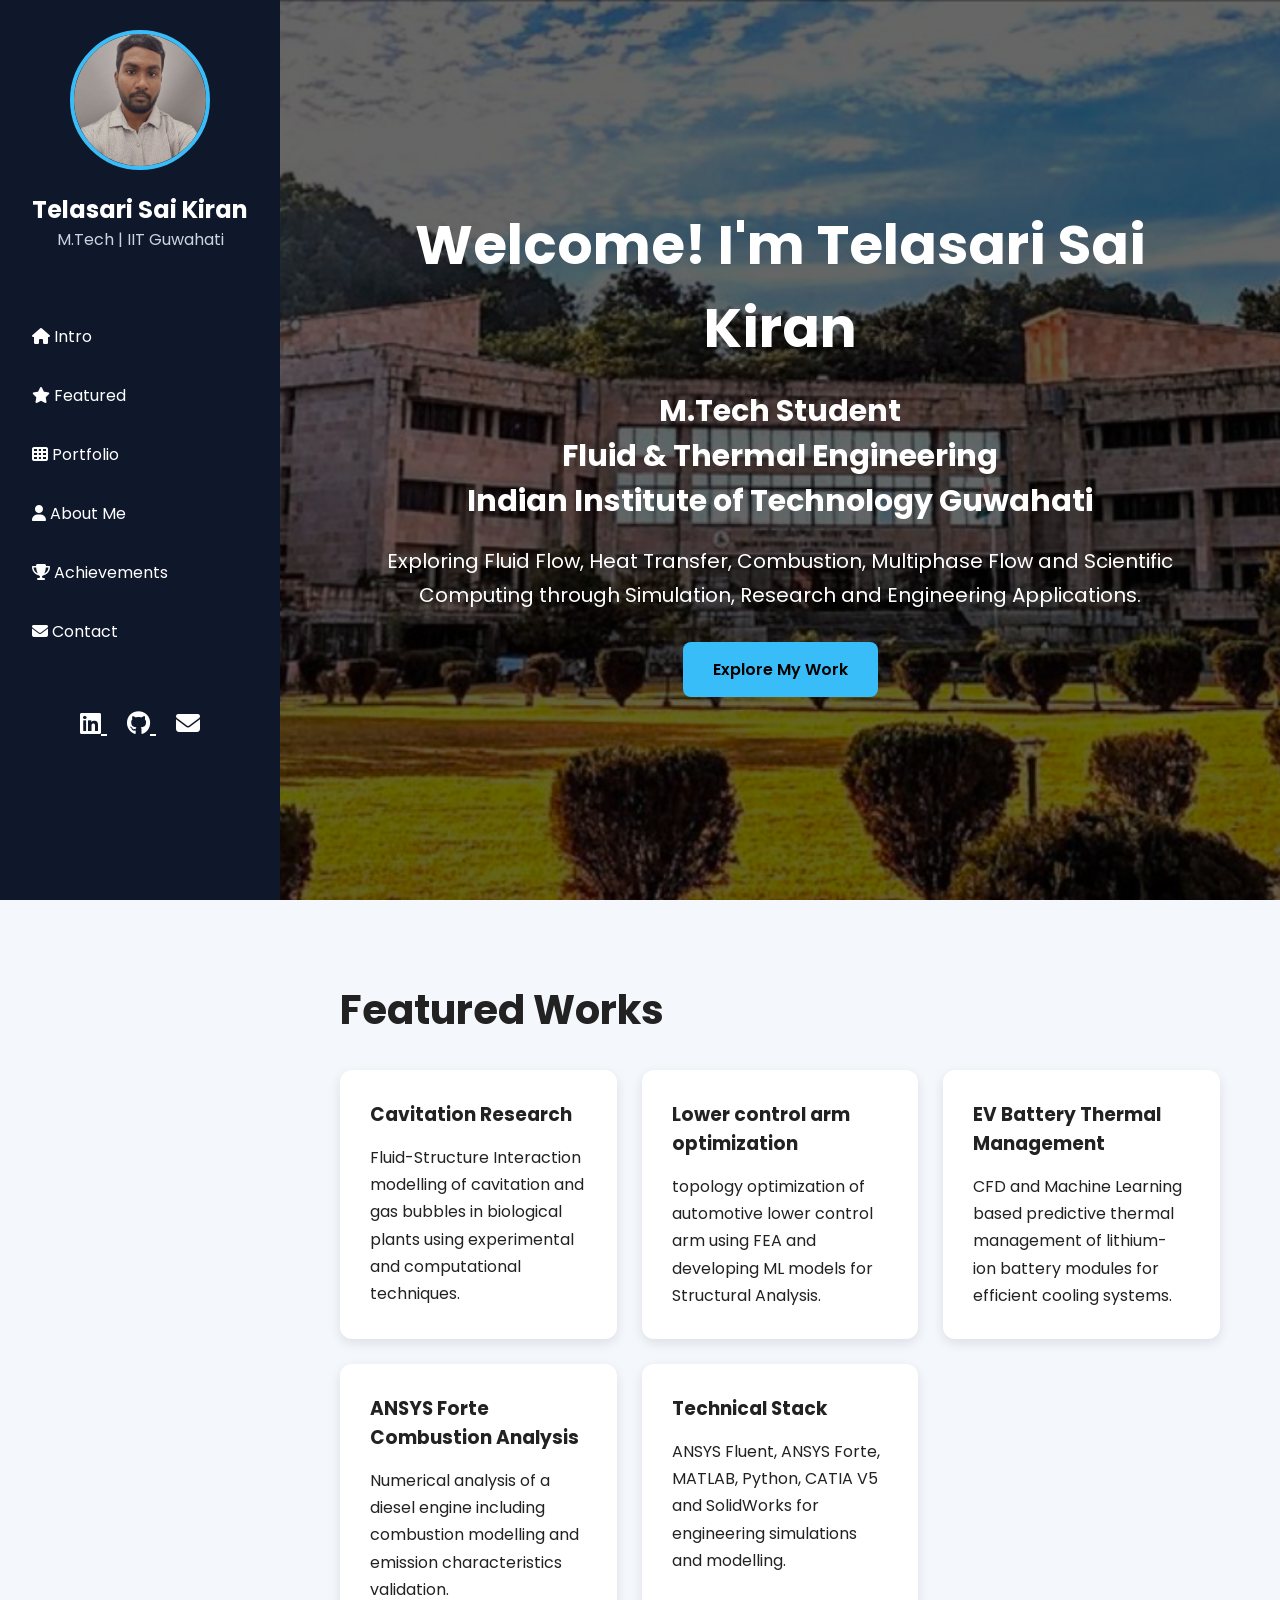
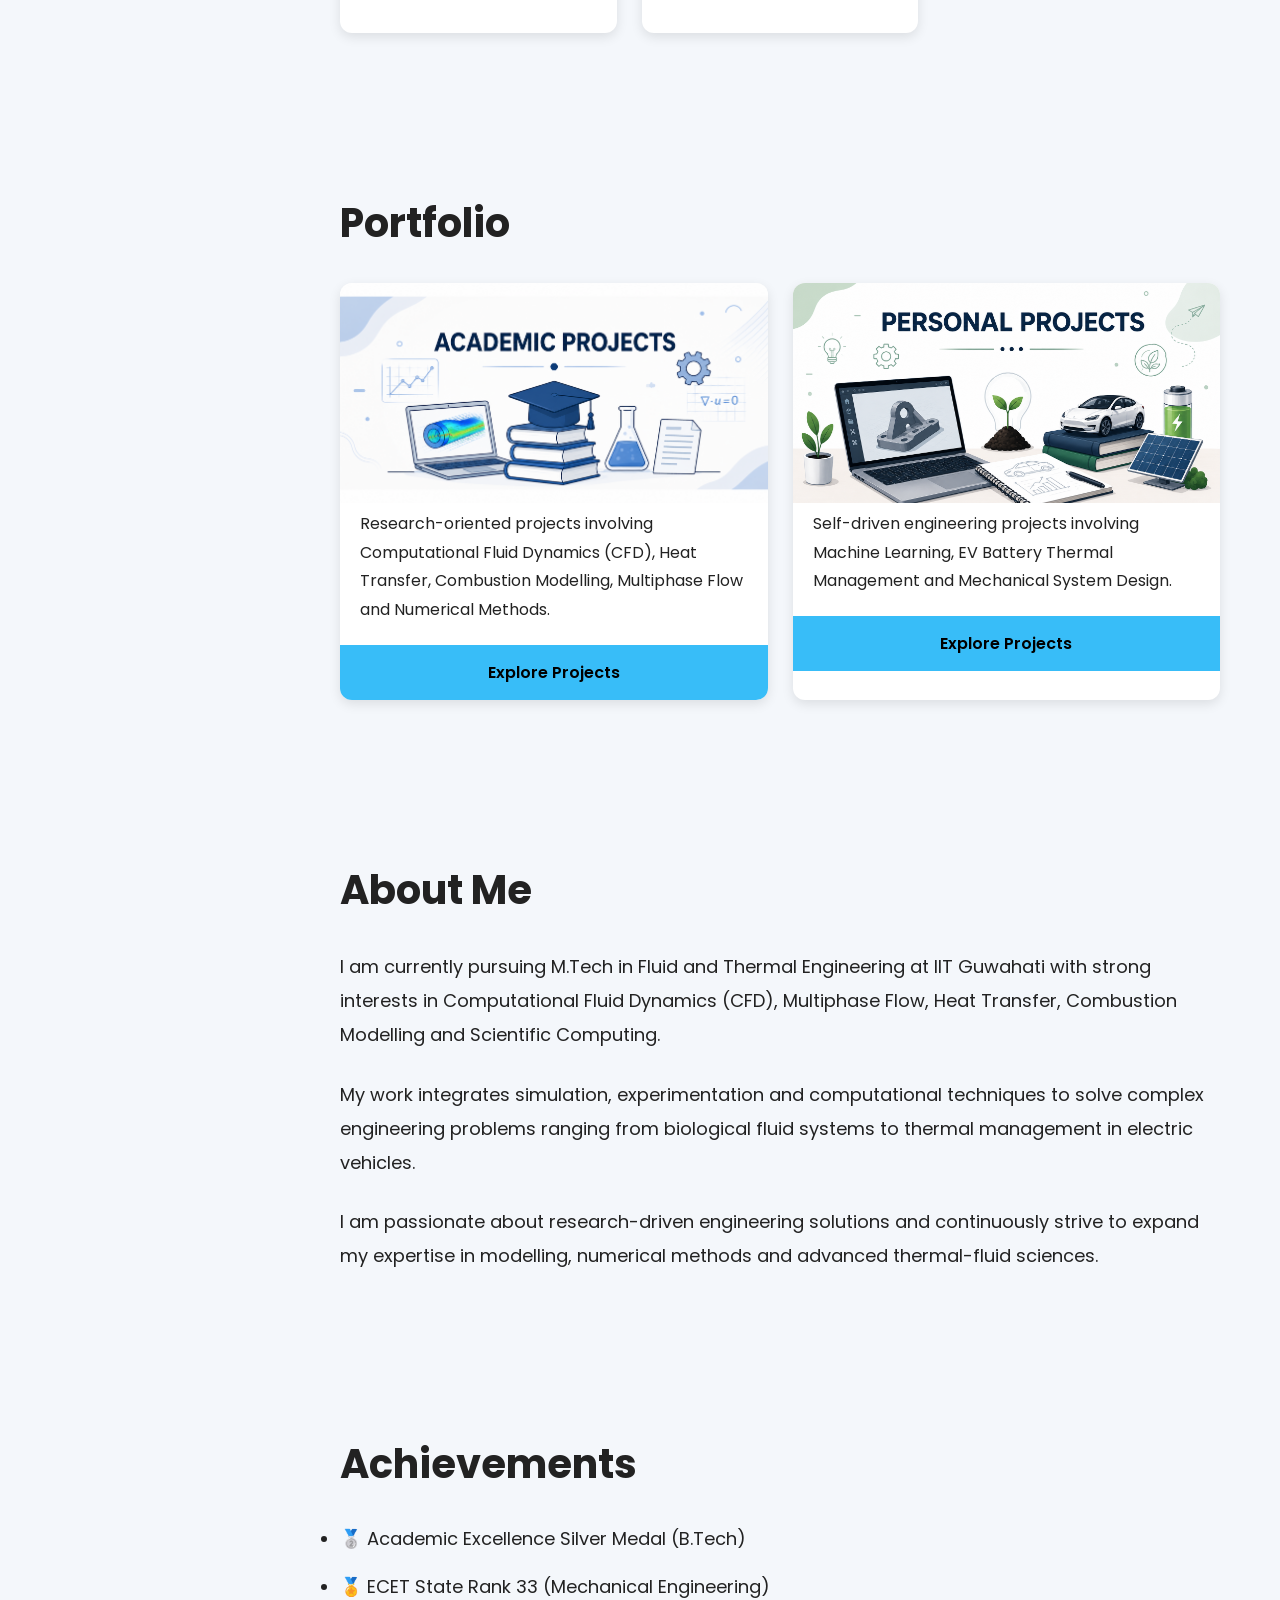
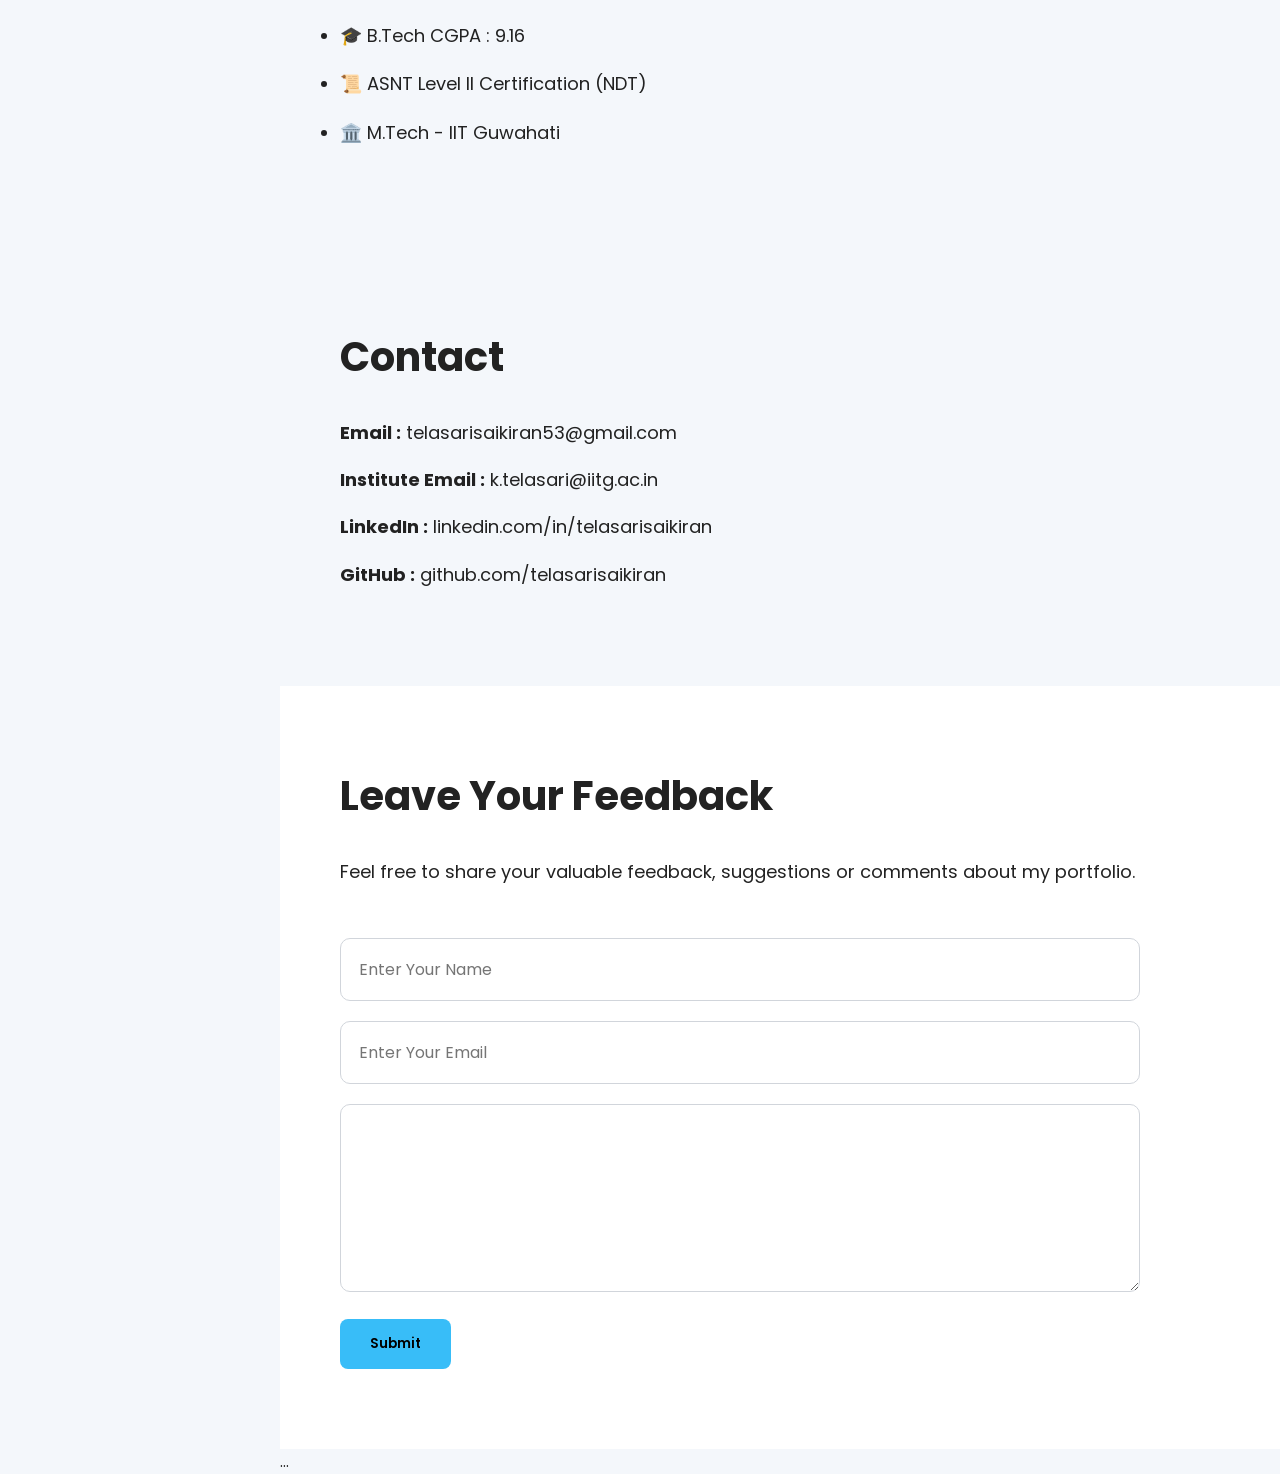
==== commit 047eef8d: "Update index.html" ====
--- a/index.html
+++ b/index.html
@@ -1,2214 +1,410 @@
 <!DOCTYPE html>
+
 <html lang="en">
 
 <head>
-
     <meta charset="UTF-8">
-
-    <meta name="viewport"
-        content="width=device-width, initial-scale=1.0">
-
-    <title>
-        Telasari Sai Kiran | Mechanical Engineering Portfolio
-    </title>
-
-    <meta name="description"
-        content="Telasari Sai Kiran — M.Tech Fluid & Thermal Engineering at IIT Guwahati. Portfolio covering CFD, FSI, heat transfer, combustion, structural analysis and engineering research.">
-
-    <meta name="author"
-        content="Telasari Sai Kiran">
-
-    <link rel="stylesheet" href="style.css">
-
-    <link rel="stylesheet"
-        href="https://cdnjs.cloudflare.com/ajax/libs/font-awesome/6.5.1/css/all.min.css">
+    <meta name="viewport" content="width=device-width, initial-scale=1.0">
+    <title>Telasari Sai Kiran | Portfolio</title>
+
+<link rel="stylesheet" href="style.css">
+
+<link rel="stylesheet"
+    href="https://cdnjs.cloudflare.com/ajax/libs/font-awesome/6.5.1/css/all.min.css">
+
 
 </head>
 
-
 <body>
 
 
-<!-- =========================================================
-     NAVIGATION
-========================================================= -->
-
-<header class="site-header">
-
-    <div class="container nav-container">
-
-        <a href="index.html"
-            class="logo">
-
-            SAI KIRAN
-
+<!-- Sidebar -->
+
+<div class="sidebar">
+
+    <div class="profile">
+
+        <img src="images/profile_pic.jpeg" alt="Sai Kiran">
+
+        <h2>Telasari Sai Kiran</h2>
+
+        <p>M.Tech | IIT Guwahati</p>
+
+    </div>
+
+    <ul>
+
+        <li>
+            <a href="#intro">
+                <i class="fas fa-home"></i>
+                Intro
+            </a>
+        </li>
+
+        <li>
+            <a href="#featured">
+                <i class="fas fa-star"></i>
+                Featured
+            </a>
+        </li>
+
+        <li>
+            <a href="#portfolio">
+                <i class="fas fa-th"></i>
+                Portfolio
+            </a>
+        </li>
+
+        <li>
+            <a href="#about">
+                <i class="fas fa-user"></i>
+                About Me
+            </a>
+        </li>
+
+        <li>
+            <a href="#achievements">
+                <i class="fas fa-trophy"></i>
+                Achievements
+            </a>
+        </li>
+
+        <li>
+            <a href="#contact">
+                <i class="fas fa-envelope"></i>
+                Contact
+            </a>
+        </li>
+
+    </ul>
+
+    <div class="socials">
+
+        <a href="https://linkedin.com/in/telasarisaikiran" target="_blank">
+            <i class="fab fa-linkedin"></i>
         </a>
 
-
-        <nav class="main-nav">
-
-            <a href="#about">
-                About
-            </a>
-
-            <a href="#experience">
-                Experience
-            </a>
-
-            <a href="#projects">
-                Projects
-            </a>
-
-            <a href="#skills">
-                Skills
-            </a>
-
-            <a href="#contact">
-                Contact
-            </a>
-
-        </nav>
-
-
-        <a href="#contact"
-            class="nav-button">
-
-            <span>
-                Let's Connect
-            </span>
-
-            <i class="fa-solid fa-arrow-up-right-from-square"></i>
-
+        <a href="https://github.com/telasarisaikiran" target="_blank">
+            <i class="fab fa-github"></i>
         </a>
 
+        <a href="mailto:telasarisaikiran53@gmail.com">
+            <i class="fas fa-envelope"></i>
+        </a>
+
     </div>
 
-</header>
-
-
-
-<!-- =========================================================
-     HERO
-========================================================= -->
-
-<main>
-
-<section class="hero-section">
-
-    <div class="hero-grid-bg"></div>
-
-    <div class="container hero-container">
-
-
-        <div class="hero-content">
-
-
-            <div class="eyebrow">
-
-                <span class="eyebrow-line"></span>
-
-                MECHANICAL ENGINEERING · IIT GUWAHATI
+</div>
+
+<!-- Main Content -->
+
+<div class="content">
+
+    <!-- Intro -->
+
+    <section id="intro" class="hero">
+
+        <div class="overlay">
+
+            <h1>Welcome! I'm Telasari Sai Kiran</h1>
+
+            <h2>
+                M.Tech Student <br>
+                Fluid & Thermal Engineering <br>
+                Indian Institute of Technology Guwahati
+            </h2>
+
+            <p>
+                Exploring Fluid Flow, Heat Transfer,
+                Combustion, Multiphase Flow and Scientific
+                Computing through Simulation, Research and
+                Engineering Applications.
+            </p>
+
+            <a href="#portfolio" class="btn">
+                Explore My Work
+            </a>
+
+        </div>
+
+    </section>
+
+
+    <!-- Featured -->
+
+    <section id="featured">
+
+        <h2>Featured Works</h2>
+
+        <div class="cards">
+
+            <div class="card">
+
+                <h3>Cavitation Research</h3>
+
+                <p>
+                    Fluid-Structure Interaction modelling of
+                    cavitation and gas bubbles in biological
+                    plants using experimental and computational
+                    techniques.
+                </p>
 
             </div>
 
-
-            <div class="hero-status">
-
-                <span class="status-dot"></span>
-
-                OPEN TO ENGINEERING OPPORTUNITIES
+        <div class="card">
+
+                <h3>Lower control arm optimization</h3>
+
+                <p>
+                     topology optimization of automotive
+                     lower control arm using FEA and developing
+                     ML models for Structural Analysis.
+                </p>
 
             </div>
 
-
-            <h1>
-
-                Engineering
-                <br>
-
-                <span class="gradient-text">
-                    Through Simulation
-                </span>
-
-                <br>
-
-                &amp; Research
-
-            </h1>
-
-
-            <p class="hero-description">
-
-                I am Telasari Sai Kiran, an M.Tech student in
-                Fluid &amp; Thermal Engineering at IIT Guwahati,
-                working at the intersection of computational
-                modelling, simulation and engineering research.
-
-            </p>
-
-
-            <div class="hero-focus">
-
-                <span>
-                    CFD
-                </span>
-
-                <span>
-                    FSI
-                </span>
-
-                <span>
-                    HEAT TRANSFER
-                </span>
-
-                <span>
-                    COMBUSTION
-                </span>
-
-                <span>
-                    MULTIPHASE FLOW
-                </span>
-
-                <span>
-                    SCIENTIFIC COMPUTING
-                </span>
+            <div class="card">
+
+                <h3>EV Battery Thermal Management</h3>
+
+                <p>
+                    CFD and Machine Learning based predictive
+                    thermal management of lithium-ion battery
+                    modules for efficient cooling systems.
+                </p>
 
             </div>
 
 
-            <div class="hero-actions">
-
-                <a href="#projects"
-                    class="primary-button">
-
-                    <span>
-                        Explore My Work
-                    </span>
-
-                    <i class="fa-solid fa-arrow-right"></i>
-
-                </a>
-
-
-                <a href="academic.html"
-                    class="secondary-button">
-
-                    Academic Projects
-
-                </a>
+            <div class="card">
+
+                <h3>ANSYS Forte Combustion Analysis</h3>
+
+                <p>
+                    Numerical analysis of a diesel engine
+                    including combustion modelling and emission
+                    characteristics validation.
+                </p>
 
             </div>
 
 
-            <div class="hero-contact-row">
-
-                <a
-                    href="mailto:k.telasari@iitg.ac.in">
-
-                    <i class="fa-solid fa-envelope"></i>
-
-                    k.telasari@iitg.ac.in
-
-                </a>
-
-
-                <a
-                    href="https://linkedin.com/in/telasarisaikiran"
-                    target="_blank"
-                    rel="noopener noreferrer">
-
-                    <i class="fa-brands fa-linkedin-in"></i>
-
-                    LinkedIn
-
-                </a>
+            <div class="card">
+
+                <h3>Technical Stack</h3>
+
+                <p>
+                    ANSYS Fluent, ANSYS Forte, MATLAB,
+                    Python, CATIA V5 and SolidWorks for
+                    engineering simulations and modelling.
+                </p>
 
             </div>
 
         </div>
 
-
-
-        <!-- =================================================
-             HERO TECHNICAL VISUAL
-        ================================================== -->
-
-        <div class="hero-visual">
-
-            <div class="hero-visual-frame">
-
-                <div class="visual-corner tl"></div>
-                <div class="visual-corner tr"></div>
-                <div class="visual-corner bl"></div>
-                <div class="visual-corner br"></div>
-
-
-                <div class="visual-header">
-
-                    <span>
-                        ENGINEERING SYSTEM
-                    </span>
-
-                    <span>
-                        01 / 01
-                    </span>
-
-                </div>
-
-
-                <svg
-                    viewBox="0 0 560 560"
-                    class="hero-engineering-svg"
-                    aria-label="Illustrative engineering flow field">
-
-                    <defs>
-
-                        <pattern
-                            id="heroGrid"
-                            width="28"
-                            height="28"
-                            patternUnits="userSpaceOnUse">
-
-                            <path
-                                d="M 28 0 L 0 0 0 28"
-                                fill="none"
-                                stroke="currentColor"
-                                stroke-width="0.7"
-                                opacity="0.14" />
-
-                        </pattern>
-
-
-                        <radialGradient
-                            id="heroGlow">
-
-                            <stop
-                                offset="0%"
-                                stop-color="#22d3ee"
-                                stop-opacity="0.20" />
-
-                            <stop
-                                offset="100%"
-                                stop-color="#22d3ee"
-                                stop-opacity="0" />
-
-                        </radialGradient>
-
-                    </defs>
-
-
-                    <rect
-                        width="560"
-                        height="560"
-                        fill="url(#heroGrid)" />
-
-
-                    <circle
-                        cx="280"
-                        cy="280"
-                        r="190"
-                        fill="url(#heroGlow)" />
-
-
-                    <!-- Flow field -->
-
-                    <path
-                        d="M40 175
-                           C120 125 175 140 230 205
-                           C280 265 315 300 380 340
-                           C430 372 480 375 520 350"
-                        fill="none"
-                        stroke="#22d3ee"
-                        stroke-width="2"
-                        stroke-dasharray="8 9"
-                        opacity="0.75" />
-
-
-                    <path
-                        d="M35 235
-                           C115 190 165 205 220 255
-                           C275 305 315 350 380 375
-                           C430 395 475 390 525 370"
-                        fill="none"
-                        stroke="#8b5cf6"
-                        stroke-width="2"
-                        stroke-dasharray="7 10"
-                        opacity="0.65" />
-
-
-                    <path
-                        d="M45 310
-                           C125 270 170 275 225 305
-                           C285 340 325 405 395 420
-                           C445 430 485 420 520 405"
-                        fill="none"
-                        stroke="#22d3ee"
-                        stroke-width="1.5"
-                        stroke-dasharray="5 11"
-                        opacity="0.5" />
-
-
-                    <!-- Central engineering body -->
-
-                    <circle
-                        cx="280"
-                        cy="280"
-                        r="78"
-                        fill="none"
-                        stroke="#22d3ee"
-                        stroke-width="3"
-                        opacity="0.9" />
-
-
-                    <circle
-                        cx="280"
-                        cy="280"
-                        r="58"
-                        fill="none"
-                        stroke="#8b5cf6"
-                        stroke-width="1.5"
-                        stroke-dasharray="5 7"
-                        opacity="0.8" />
-
-
-                    <circle
-                        cx="280"
-                        cy="280"
-                        r="15"
-                        fill="#22d3ee"
-                        opacity="0.15" />
-
-
-                    <circle
-                        cx="280"
-                        cy="280"
-                        r="5"
-                        fill="#22d3ee" />
-
-
-                    <!-- Dimension lines -->
-
-                    <line
-                        x1="202"
-                        y1="280"
-                        x2="358"
-                        y2="280"
-                        stroke="#94a3b8"
-                        stroke-width="0.8"
-                        stroke-dasharray="4 4"
-                        opacity="0.5" />
-
-
-                    <line
-                        x1="280"
-                        y1="202"
-                        x2="280"
-                        y2="358"
-                        stroke="#94a3b8"
-                        stroke-width="0.8"
-                        stroke-dasharray="4 4"
-                        opacity="0.5" />
-
-
-                    <!-- Labels -->
-
-                    <text
-                        x="285"
-                        y="187"
-                        fill="#22d3ee"
-                        font-size="11"
-                        font-family="monospace">
-
-                        CFD
-
-                    </text>
-
-
-                    <text
-                        x="370"
-                        y="285"
-                        fill="#8b5cf6"
-                        font-size="11"
-                        font-family="monospace">
-
-                        FSI
-
-                    </text>
-
-
-                    <text
-                        x="285"
-                        y="385"
-                        fill="#f59e0b"
-                        font-size="11"
-                        font-family="monospace">
-
-                        THERMAL
-
-                    </text>
-
-
-                    <!-- Coordinate marker -->
-
-                    <line
-                        x1="55"
-                        y1="475"
-                        x2="115"
-                        y2="475"
-                        stroke="#94a3b8"
-                        stroke-width="1" />
-
-                    <line
-                        x1="55"
-                        y1="475"
-                        x2="55"
-                        y2="415"
-                        stroke="#94a3b8"
-                        stroke-width="1" />
-
-                    <text
-                        x="120"
-                        y="479"
-                        fill="#94a3b8"
-                        font-size="9"
-                        font-family="monospace">
-
-                        X
-
-                    </text>
-
-                    <text
-                        x="50"
-                        y="407"
-                        fill="#94a3b8"
-                        font-size="9"
-                        font-family="monospace">
-
-                        Y
-
-                    </text>
-
-                </svg>
-
-
-                <div class="visual-footer">
-
-                    <span>
-                        COMPUTATIONAL ENGINEERING
-                    </span>
-
-                    <span>
-                        ILLUSTRATIVE
-                    </span>
-
-                </div>
-
-            </div>
-
-        </div>
+    </section>
+
+
+    <!-- Portfolio -->
+
+<section id="portfolio">
+
+<h2>Portfolio</h2>
+
+<div class="project-grid">
+
+
+    <!-- Academic Projects -->
+
+    <div class="project-card">
+
+        <img src="images/academicprojects.png"
+            alt="Academic Projects">
+
+        <p style="padding:0 20px 20px 20px;">
+
+            Research-oriented projects involving
+            Computational Fluid Dynamics (CFD),
+            Heat Transfer, Combustion Modelling,
+            Multiphase Flow and Numerical Methods.
+
+        </p>
+
+        <a href="academic.html">
+
+            Explore Projects
+
+        </a>
 
     </div>
 
+
+
+
+    <!-- Personal Projects -->
+
+    <div class="project-card">
+
+        <img src="images/personalprojects.png"
+            alt="Personal Projects">
+
+        <p style="padding:0 20px 20px 20px;">
+
+            Self-driven engineering projects involving
+            Machine Learning, EV Battery Thermal
+            Management and Mechanical System Design.
+
+        </p>
+
+        <a href="personal.html">
+
+            Explore Projects
+
+        </a>
+
+    </div>
+
+
+</div>
+
 </section>
 
 
-
-<!-- =========================================================
-     QUICK STATS
-========================================================= -->
-
-<section class="stats-section">
-
-    <div class="container stats-grid">
-
-
-        <div class="stat-item">
-
-            <strong>
-                M.Tech
-            </strong>
-
-            <span>
-                Fluid &amp; Thermal Engineering
-            </span>
-
-        </div>
-
-
-        <div class="stat-item">
-
-            <strong>
-                IITG
-            </strong>
-
-            <span>
-                Indian Institute of Technology Guwahati
-            </span>
-
-        </div>
-
-
-        <div class="stat-item">
-
-            <strong>
-                CFD + FEA
-            </strong>
-
-            <span>
-                Simulation &amp; Engineering Analysis
-            </span>
-
-        </div>
-
-
-        <div class="stat-item">
-
-            <strong>
-                ML
-            </strong>
-
-            <span>
-                Data-Driven Engineering
-            </span>
-
-        </div>
-
-
-    </div>
+    <!-- About -->
+
+    <section id="about">
+
+        <h2>About Me</h2>
+
+        <p>
+            I am currently pursuing M.Tech in Fluid and
+            Thermal Engineering at IIT Guwahati with strong
+            interests in Computational Fluid Dynamics (CFD),
+            Multiphase Flow, Heat Transfer, Combustion
+            Modelling and Scientific Computing.
+        </p>
+
+        <br>
+
+        <p>
+            My work integrates simulation, experimentation
+            and computational techniques to solve complex
+            engineering problems ranging from biological
+            fluid systems to thermal management in electric
+            vehicles.
+        </p>
+
+        <br>
+
+        <p>
+            I am passionate about research-driven engineering
+            solutions and continuously strive to expand my
+            expertise in modelling, numerical methods and
+            advanced thermal-fluid sciences.
+        </p>
+
+    </section>
+
+
+    <!-- Achievements -->
+
+    <section id="achievements">
+
+        <h2>Achievements</h2>
+
+        <ul>
+
+            <li>🥈 Academic Excellence Silver Medal (B.Tech)</li>
+
+            <li>🏅 ECET State Rank 33 (Mechanical Engineering)</li>
+
+            <li>🎓 B.Tech CGPA : 9.16</li>
+
+            <li>📜 ASNT Level II Certification (NDT)</li>
+
+            <li>🏛️ M.Tech - IIT Guwahati</li>
+
+        </ul>
+
+    </section>
+
+
+    <!-- Contact -->
+
+    <!-- Contact -->
+
+<section id="contact">
+
+    <h2>Contact</h2>
+
+    <p>
+        <strong>Email :</strong>
+        telasarisaikiran53@gmail.com
+    </p>
+
+    <p>
+        <strong>Institute Email :</strong>
+        k.telasari@iitg.ac.in
+    </p>
+
+    <p>
+        <strong>LinkedIn :</strong>
+        linkedin.com/in/telasarisaikiran
+    </p>
+
+    <p>
+        <strong>GitHub :</strong>
+        github.com/telasarisaikiran
+    </p>
 
 </section>
 
 
 
-<!-- =========================================================
-     ABOUT
-========================================================= -->
-
-<section id="about"
-    class="section">
-
-    <div class="container">
-
-        <div class="content-grid">
-
-
-            <div>
-
-                <div class="eyebrow">
-
-                    <span class="eyebrow-line"></span>
-
-                    01 / ABOUT
-
-                </div>
-
-
-                <h2>
-
-                    Building solutions
-                    through
-                    <span class="gradient-text">
-                        physics &amp; computation
-                    </span>
-
-                </h2>
-
-            </div>
-
-
-            <div class="content-text">
-
-                <p>
-
-                    I am currently pursuing M.Tech in Fluid and
-                    Thermal Engineering at IIT Guwahati with
-                    strong interests in Computational Fluid
-                    Dynamics (CFD), Multiphase Flow, Heat
-                    Transfer, Combustion Modelling and
-                    Scientific Computing.
-
-                </p>
-
-
-                <p>
-
-                    My work integrates simulation,
-                    experimentation and computational
-                    techniques to study engineering problems
-                    ranging from biological fluid systems to
-                    thermal management in electric vehicles.
-
-                </p>
-
-
-                <p>
-
-                    I am passionate about research-driven
-                    engineering solutions and continuously
-                    developing my expertise in modelling,
-                    numerical methods and advanced
-                    thermal-fluid sciences.
-
-                </p>
-
-            </div>
-
-        </div>
-
-    </div>
+<!-- Comments Section -->
+
+<section id="comments">
+
+    <h2>Leave Your Feedback</h2>
+
+    <p>
+        Feel free to share your valuable feedback,
+        suggestions or comments about my portfolio.
+    </p>
+
+    <br>
+
+    <form class="comment-form">
+
+        <input type="text"
+            placeholder="Enter Your Name"
+            required>
+
+
+        <input type="email"
+            placeholder="Enter Your Email"
+            required>
+
+
+        <textarea rows="6"
+            placeholder="Write Your Comments Here..."
+            required>
+        </textarea>
+
+
+        <button type="submit"
+            class="btn">
+
+            Submit
+
+        </button>
+
+    </form>
 
 </section>
 
-
-
-<!-- =========================================================
-     FOCUS AREAS
-========================================================= -->
-
-<section class="section section-alt">
-
-    <div class="container">
-
-
-        <div class="section-heading">
-
-            <div>
-
-                <div class="eyebrow">
-
-                    <span class="eyebrow-line"></span>
-
-                    ENGINEERING FOCUS
-
-                </div>
-
-
-                <h2>
-
-                    Areas of
-                    <span class="gradient-text">
-                        Interest
-                    </span>
-
-                </h2>
-
-            </div>
-
-
-            <p class="section-intro">
-
-                Core technical areas that shape my academic,
-                research and project work.
-
-            </p>
-
-        </div>
-
-
-
-        <div class="focus-grid">
-
-
-            <div class="focus-card">
-
-                <span class="focus-number">
-                    01
-                </span>
-
-                <i class="fa-solid fa-wind"></i>
-
-                <h3>
-                    Computational Fluid Dynamics
-                </h3>
-
-                <p>
-                    Flow modelling, pressure fields,
-                    transport phenomena and numerical
-                    simulation.
-                </p>
-
-            </div>
-
-
-            <div class="focus-card">
-
-                <span class="focus-number">
-                    02
-                </span>
-
-                <i class="fa-solid fa-temperature-half"></i>
-
-                <h3>
-                    Heat Transfer
-                </h3>
-
-                <p>
-                    Thermal systems, cooling strategies
-                    and conjugate thermal analysis.
-                </p>
-
-            </div>
-
-
-            <div class="focus-card">
-
-                <span class="focus-number">
-                    03
-                </span>
-
-                <i class="fa-solid fa-arrows-to-circle"></i>
-
-                <h3>
-                    Fluid-Structure Interaction
-                </h3>
-
-                <p>
-                    Coupled interaction between fluid flow
-                    and deformable structures.
-                </p>
-
-            </div>
-
-
-            <div class="focus-card">
-
-                <span class="focus-number">
-                    04
-                </span>
-
-                <i class="fa-solid fa-fire-flame-curved"></i>
-
-                <h3>
-                    Combustion
-                </h3>
-
-                <p>
-                    Engine combustion modelling, heat release
-                    and emission analysis.
-                </p>
-
-            </div>
-
-
-            <div class="focus-card">
-
-                <span class="focus-number">
-                    05
-                </span>
-
-                <i class="fa-solid fa-circle-nodes"></i>
-
-                <h3>
-                    Multiphase Flow
-                </h3>
-
-                <p>
-                    Complex fluid systems involving multiple
-                    phases and interface behaviour.
-                </p>
-
-            </div>
-
-
-            <div class="focus-card">
-
-                <span class="focus-number">
-                    06
-                </span>
-
-                <i class="fa-solid fa-brain"></i>
-
-                <h3>
-                    Computational &amp; ML Methods
-                </h3>
-
-                <p>
-                    Python, numerical methods and machine
-                    learning for engineering applications.
-                </p>
-
-            </div>
-
-
-        </div>
-
-    </div>
-
-</section>
-
-
-
-<!-- =========================================================
-     EXPERIENCE
-========================================================= -->
-
-<section id="experience"
-    class="section">
-
-    <div class="container">
-
-
-        <div class="section-heading">
-
-            <div>
-
-                <div class="eyebrow">
-
-                    <span class="eyebrow-line"></span>
-
-                    EXPERIENCE
-
-                </div>
-
-
-                <h2>
-
-                    Engineering
-                    <span class="gradient-text">
-                        Experience
-                    </span>
-
-                </h2>
-
-            </div>
-
-        </div>
-
-
-
-        <div class="experience-list">
-
-
-            <!-- RECHARGA -->
-
-            <article class="experience-card">
-
-                <div class="experience-index">
-                    01
-                </div>
-
-
-                <div class="experience-main">
-
-                    <div class="experience-top">
-
-                        <div>
-
-                            <span class="experience-type">
-                                MECHANICAL ENGINEERING INTERN
-                            </span>
-
-                            <h3>
-                                Recharga Chargine Pvt. Ltd.
-                            </h3>
-
-                        </div>
-
-
-                        <div class="experience-date">
-                            AUG 2026 — PRESENT
-                        </div>
-
-                    </div>
-
-
-                    <p>
-
-                        Working on RADAX Hybrid Generator
-                        systems with focus on mechanical design,
-                        rotor systems, structural analysis and
-                        system integration.
-
-                    </p>
-
-
-                    <div class="tag-list">
-
-                        <span class="tag">
-                            RADAX
-                        </span>
-
-                        <span class="tag">
-                            MECHANICAL DESIGN
-                        </span>
-
-                        <span class="tag">
-                            ROTOR SYSTEMS
-                        </span>
-
-                        <span class="tag">
-                            STRUCTURAL ANALYSIS
-                        </span>
-
-                        <span class="tag">
-                            SYSTEM INTEGRATION
-                        </span>
-
-                    </div>
-
-                </div>
-
-            </article>
-
-
-
-            <!-- BHEL -->
-
-            <article class="experience-card">
-
-                <div class="experience-index">
-                    02
-                </div>
-
-
-                <div class="experience-main">
-
-                    <div class="experience-top">
-
-                        <div>
-
-                            <span class="experience-type">
-                                MECHANICAL ENGINEERING INTERN
-                            </span>
-
-                            <h3>
-                                BHEL
-                            </h3>
-
-                        </div>
-
-
-                        <div class="experience-date">
-                            DEC 2023 — JAN 2024
-                        </div>
-
-                    </div>
-
-
-                    <p>
-
-                        Worked on fatigue data and S–N curve
-                        related analysis for engineering
-                        materials including Carbon Steel,
-                        T22, T91/P91 and Super 304H.
-                        Also performed ultrasonic testing
-                        on more than 15 weld coupons.
-
-                    </p>
-
-
-                    <div class="tag-list">
-
-                        <span class="tag">
-                            FATIGUE
-                        </span>
-
-                        <span class="tag">
-                            S–N CURVES
-                        </span>
-
-                        <span class="tag">
-                            MATERIALS
-                        </span>
-
-                        <span class="tag">
-                            ULTRASONIC TESTING
-                        </span>
-
-                        <span class="tag">
-                            NDT
-                        </span>
-
-                    </div>
-
-                </div>
-
-            </article>
-
-
-        </div>
-
-    </div>
-
-</section>
-
-
-
-<!-- =========================================================
-     PROJECTS
-========================================================= -->
-
-<section id="projects"
-    class="section section-alt">
-
-    <div class="container">
-
-
-        <div class="section-heading">
-
-            <div>
-
-                <div class="eyebrow">
-
-                    <span class="eyebrow-line"></span>
-
-                    SELECTED WORK
-
-                </div>
-
-
-                <h2>
-
-                    Engineering
-                    <span class="gradient-text">
-                        Projects
-                    </span>
-
-                </h2>
-
-            </div>
-
-
-            <p class="section-intro">
-
-                A selection of academic, research and
-                self-driven engineering projects.
-
-            </p>
-
-        </div>
-
-
-
-        <div class="project-grid">
-
-
-            <!-- =================================================
-                 PROJECT 01
-            ================================================== -->
-
-            <article class="project-card technical-card">
-
-                <div class="project-image">
-
-                    <img
-                        src="images/academicprojects.png"
-                        alt="Academic engineering projects">
-
-                    <div class="project-number">
-                        01
-                    </div>
-
-                    <div class="image-overlay">
-
-                        <span>
-                            ACADEMIC / RESEARCH
-                        </span>
-
-                    </div>
-
-                </div>
-
-
-                <div class="project-content">
-
-                    <div class="project-label">
-                        ACADEMIC PROJECTS
-                    </div>
-
-
-                    <h3>
-
-                        Computational Engineering
-                        &amp; Research
-
-                    </h3>
-
-
-                    <p>
-
-                        Research-oriented projects involving
-                        Computational Fluid Dynamics, Heat
-                        Transfer, Combustion Modelling,
-                        Multiphase Flow and Numerical Methods.
-
-                    </p>
-
-
-                    <div class="tag-list">
-
-                        <span class="tag">
-                            CFD
-                        </span>
-
-                        <span class="tag">
-                            HEAT TRANSFER
-                        </span>
-
-                        <span class="tag">
-                            COMBUSTION
-                        </span>
-
-                        <span class="tag">
-                            NUMERICAL METHODS
-                        </span>
-
-                    </div>
-
-
-                    <a href="academic.html"
-                        class="project-link">
-
-                        <span>
-                            Explore Academic Work
-                        </span>
-
-                        <i class="fa-solid fa-arrow-right"></i>
-
-                    </a>
-
-                </div>
-
-            </article>
-
-
-
-            <!-- =================================================
-                 PROJECT 02
-            ================================================== -->
-
-            <article class="project-card technical-card">
-
-                <div class="project-image">
-
-                    <img
-                        src="images/personalprojects.png"
-                        alt="Personal engineering projects">
-
-                    <div class="project-number">
-                        02
-                    </div>
-
-                    <div class="image-overlay">
-
-                        <span>
-                            PERSONAL / APPLIED
-                        </span>
-
-                    </div>
-
-                </div>
-
-
-                <div class="project-content">
-
-                    <div class="project-label">
-                        PERSONAL PROJECTS
-                    </div>
-
-
-                    <h3>
-
-                        Applied Engineering
-                        &amp; Design
-
-                    </h3>
-
-
-                    <p>
-
-                        Self-driven engineering projects involving
-                        Machine Learning, EV Battery Thermal
-                        Management, structural optimization and
-                        mechanical system design.
-
-                    </p>
-
-
-                    <div class="tag-list">
-
-                        <span class="tag">
-                            MACHINE LEARNING
-                        </span>
-
-                        <span class="tag">
-                            BATTERY THERMAL
-                        </span>
-
-                        <span class="tag">
-                            FEA
-                        </span>
-
-                        <span class="tag">
-                            DESIGN
-                        </span>
-
-                    </div>
-
-
-                    <a href="personal.html"
-                        class="project-link">
-
-                        <span>
-                            Explore Personal Work
-                        </span>
-
-                        <i class="fa-solid fa-arrow-right"></i>
-
-                    </a>
-
-                </div>
-
-            </article>
-
-
-
-            <!-- =================================================
-                 PROJECT 03
-            ================================================== -->
-
-            <article class="project-card technical-card">
-
-                <div class="project-image">
-
-                    <div class="project-placeholder">
-
-                        <i class="fa-solid fa-flask"></i>
-
-                        <span>
-                            FSI · CAVITATION · PLANT HYDRAULICS
-                        </span>
-
-                    </div>
-
-                    <div class="project-number">
-                        03
-                    </div>
-
-                </div>
-
-
-                <div class="project-content">
-
-                    <div class="project-label">
-                        ONGOING RESEARCH
-                    </div>
-
-
-                    <h3>
-
-                        Cavitation &amp; Gas Bubble
-                        Dynamics in Biological Plants
-
-                    </h3>
-
-
-                    <p>
-
-                        Fluid-Structure Interaction modelling
-                        of cavitation, gas bubbles and embolism
-                        formation in plant xylem.
-
-                    </p>
-
-
-                    <div class="tag-list">
-
-                        <span class="tag">
-                            FSI
-                        </span>
-
-                        <span class="tag">
-                            CFD
-                        </span>
-
-                        <span class="tag">
-                            MULTIPHASE FLOW
-                        </span>
-
-                        <span class="tag">
-                            BIOFLUIDS
-                        </span>
-
-                    </div>
-
-
-                    <a href="numerical.html"
-                        class="project-link">
-
-                        <span>
-                            View Research
-                        </span>
-
-                        <i class="fa-solid fa-arrow-right"></i>
-
-                    </a>
-
-                </div>
-
-            </article>
-
-
-
-        </div>
-
-    </div>
-
-</section>
-
-
-
-<!-- =========================================================
-     SELECTED TECHNICAL PROJECTS
-========================================================= -->
-
-<section class="section">
-
-    <div class="container">
-
-
-        <div class="eyebrow">
-
-            <span class="eyebrow-line"></span>
-
-            PROJECT HIGHLIGHTS
-
-        </div>
-
-
-        <h2>
-
-            Selected
-            <span class="gradient-text">
-                Technical Work
-            </span>
-
-        </h2>
-
-
-
-        <div class="mini-project-grid">
-
-
-            <a href="battery.html"
-                class="mini-project">
-
-                <span class="mini-number">
-                    01
-                </span>
-
-                <div>
-
-                    <span class="mini-category">
-                        THERMAL / CFD / ML
-                    </span>
-
-                    <h3>
-                        EV Battery Thermal Management
-                    </h3>
-
-                </div>
-
-                <i class="fa-solid fa-arrow-up-right-from-square"></i>
-
-            </a>
-
-
-            <a href="control-arm.html"
-                class="mini-project">
-
-                <span class="mini-number">
-                    02
-                </span>
-
-                <div>
-
-                    <span class="mini-category">
-                        FEA / OPTIMIZATION
-                    </span>
-
-                    <h3>
-                        Automotive Lower Control Arm
-                    </h3>
-
-                </div>
-
-                <i class="fa-solid fa-arrow-up-right-from-square"></i>
-
-            </a>
-
-
-            <a href="drag.html"
-                class="mini-project">
-
-                <span class="mini-number">
-                    03
-                </span>
-
-                <div>
-
-                    <span class="mini-category">
-                        DRAG / CORROSION
-                    </span>
-
-                    <h3>
-                        Underwater Vehicle &amp; Coating
-                    </h3>
-
-                </div>
-
-                <i class="fa-solid fa-arrow-up-right-from-square"></i>
-
-            </a>
-
-
-            <a href="single.html"
-                class="mini-project">
-
-                <span class="mini-number">
-                    04
-                </span>
-
-                <div>
-
-                    <span class="mini-category">
-                        ANSYS FORTE / COMBUSTION
-                    </span>
-
-                    <h3>
-                        Single-Cylinder Diesel Engine
-                    </h3>
-
-                </div>
-
-                <i class="fa-solid fa-arrow-up-right-from-square"></i>
-
-            </a>
-
-
-            <a href="railway-project.html"
-                class="mini-project">
-
-                <span class="mini-number">
-                    05
-                </span>
-
-                <div>
-
-                    <span class="mini-category">
-                        SUSTAINABILITY / DESIGN
-                    </span>
-
-                    <h3>
-                        SmartRail Waste Management
-                    </h3>
-
-                </div>
-
-                <i class="fa-solid fa-arrow-up-right-from-square"></i>
-
-            </a>
-
-
-            <a href="blend.html"
-                class="mini-project">
-
-                <span class="mini-number">
-                    06
-                </span>
-
-                <div>
-
-                    <span class="mini-category">
-                        ENGINEERING ANALYSIS
-                    </span>
-
-                    <h3>
-                        Engineering Modelling Project
-                    </h3>
-
-                </div>
-
-                <i class="fa-solid fa-arrow-up-right-from-square"></i>
-
-            </a>
-
-
-        </div>
-
-    </div>
-
-</section>
-
-
-
-<!-- =========================================================
-     SKILLS
-========================================================= -->
-
-<section id="skills"
-    class="section section-alt">
-
-    <div class="container">
-
-
-        <div class="section-heading">
-
-            <div>
-
-                <div class="eyebrow">
-
-                    <span class="eyebrow-line"></span>
-
-                    TECHNICAL TOOLBOX
-
-                </div>
-
-
-                <h2>
-
-                    Skills &
-                    <span class="gradient-text">
-                        Tools
-                    </span>
-
-                </h2>
-
-            </div>
-
-        </div>
-
-
-
-        <div class="skills-grid">
-
-
-            <div class="skill-box">
-
-                <i class="fa-solid fa-wind"></i>
-
-                <h3>
-                    ANSYS Fluent
-                </h3>
-
-                <p>
-                    CFD, flow analysis and thermal-fluid
-                    simulation.
-                </p>
-
-            </div>
-
-
-            <div class="skill-box">
-
-                <i class="fa-solid fa-fire"></i>
-
-                <h3>
-                    ANSYS Forte
-                </h3>
-
-                <p>
-                    Engine combustion and numerical
-                    analysis.
-                </p>
-
-            </div>
-
-
-            <div class="skill-box">
-
-                <i class="fa-solid fa-cubes"></i>
-
-                <h3>
-                    ANSYS Mechanical
-                </h3>
-
-                <p>
-                    Structural analysis and FEA-based
-                    engineering evaluation.
-                </p>
-
-            </div>
-
-
-            <div class="skill-box">
-
-                <i class="fa-solid fa-square-root-variable"></i>
-
-                <h3>
-                    MATLAB
-                </h3>
-
-                <p>
-                    Numerical computation and
-                    engineering analysis.
-                </p>
-
-            </div>
-
-
-            <div class="skill-box">
-
-                <i class="fa-brands fa-python"></i>
-
-                <h3>
-                    Python
-                </h3>
-
-                <p>
-                    Engineering computation, data
-                    analysis and automation.
-                </p>
-
-            </div>
-
-
-            <div class="skill-box">
-
-                <i class="fa-solid fa-drafting-compass"></i>
-
-                <h3>
-                    CAD &amp; Modelling
-                </h3>
-
-                <p>
-                    CATIA V5, SolidWorks and engineering
-                    design workflows.
-                </p>
-
-            </div>
-
-
-        </div>
-
-    </div>
-
-</section>
-
-
-
-<!-- =========================================================
-     EDUCATION + ACHIEVEMENTS
-========================================================= -->
-
-<section class="section">
-
-    <div class="container">
-
-        <div class="two-column-section">
-
-
-            <!-- EDUCATION -->
-
-            <div>
-
-                <div class="eyebrow">
-
-                    <span class="eyebrow-line"></span>
-
-                    EDUCATION
-
-                </div>
-
-
-                <h2>
-
-                    Academic
-                    <span class="gradient-text">
-                        Journey
-                    </span>
-
-                </h2>
-
-
-                <div class="education-card">
-
-                    <span class="education-period">
-                        CURRENT
-                    </span>
-
-                    <h3>
-                        M.Tech — Fluid &amp; Thermal Engineering
-                    </h3>
-
-                    <p>
-                        Indian Institute of Technology Guwahati
-                    </p>
-
-                </div>
-
-
-                <div class="education-card">
-
-                    <span class="education-period">
-                        2024
-                    </span>
-
-                    <h3>
-                        B.Tech — Mechanical Engineering
-                    </h3>
-
-                    <p>
-                        Gayatri Vidya Parishad College of Engineering
-                    </p>
-
-                </div>
-
-            </div>
-
-
-
-            <!-- ACHIEVEMENTS -->
-
-            <div id="achievements">
-
-                <div class="eyebrow">
-
-                    <span class="eyebrow-line"></span>
-
-                    ACHIEVEMENTS
-
-                </div>
-
-
-                <h2>
-
-                    Milestones &
-                    <span class="gradient-text">
-                        Recognition
-                    </span>
-
-                </h2>
-
-
-                <div class="achievement-list">
-
-
-                    <div class="achievement-item">
-
-                        <span class="achievement-icon">
-                            <i class="fa-solid fa-medal"></i>
-                        </span>
-
-                        <div>
-
-                            <h3>
-                                Academic Excellence
-                            </h3>
-
-                            <p>
-                                Silver Medal — B.Tech
-                            </p>
-
-                        </div>
-
-                    </div>
-
-
-                    <div class="achievement-item">
-
-                        <span class="achievement-icon">
-                            <i class="fa-solid fa-ranking-star"></i>
-                        </span>
-
-                        <div>
-
-                            <h3>
-                                ECET State Rank 33
-                            </h3>
-
-                            <p>
-                                Mechanical Engineering
-                            </p>
-
-                        </div>
-
-                    </div>
-
-
-                    <div class="achievement-item">
-
-                        <span class="achievement-icon">
-                            <i class="fa-solid fa-certificate"></i>
-                        </span>
-
-                        <div>
-
-                            <h3>
-                                ASNT Level II
-                            </h3>
-
-                            <p>
-                                Non-Destructive Testing Certification
-                            </p>
-
-                        </div>
-
-                    </div>
-
-
-                    <div class="achievement-item">
-
-                        <span class="achievement-icon">
-                            <i class="fa-solid fa-building-columns"></i>
-                        </span>
-
-                        <div>
-
-                            <h3>
-                                IIT Guwahati
-                            </h3>
-
-                            <p>
-                                M.Tech — Fluid &amp; Thermal Engineering
-                            </p>
-
-                        </div>
-
-                    </div>
-
-
-                </div>
-
-            </div>
-
-
-        </div>
-
-    </div>
-
-</section>
-
-
-
-<!-- =========================================================
-     CONTACT
-========================================================= -->
-
-<section id="contact"
-    class="section section-alt">
-
-    <div class="container">
-
-
-        <div class="contact-grid">
-
-
-            <div>
-
-                <div class="eyebrow">
-
-                    <span class="eyebrow-line"></span>
-
-                    CONTACT
-
-                </div>
-
-
-                <h2>
-
-                    Let's discuss
-                    <span class="gradient-text">
-                        engineering
-                    </span>
-
-                </h2>
-
-
-                <p>
-
-                    I am interested in engineering roles,
-                    research opportunities and projects
-                    involving simulation, thermal-fluid
-                    sciences and computational engineering.
-
-                </p>
-
-
-                <div class="contact-links">
-
-
-                    <a href="mailto:telasarisaikiran53@gmail.com">
-
-                        <span class="contact-icon">
-                            <i class="fa-solid fa-envelope"></i>
-                        </span>
-
-                        <div>
-
-                            <small>
-                                PERSONAL EMAIL
-                            </small>
-
-                            <strong>
-                                telasarisaikiran53@gmail.com
-                            </strong>
-
-                        </div>
-
-                    </a>
-
-
-                    <a href="mailto:k.telasari@iitg.ac.in">
-
-                        <span class="contact-icon">
-                            <i class="fa-solid fa-building-columns"></i>
-                        </span>
-
-                        <div>
-
-                            <small>
-                                INSTITUTE EMAIL
-                            </small>
-
-                            <strong>
-                                k.telasari@iitg.ac.in
-                            </strong>
-
-                        </div>
-
-                    </a>
-
-
-                    <a
-                        href="https://linkedin.com/in/telasarisaikiran"
-                        target="_blank"
-                        rel="noopener noreferrer">
-
-                        <span class="contact-icon">
-                            <i class="fa-brands fa-linkedin-in"></i>
-                        </span>
-
-                        <div>
-
-                            <small>
-                                LINKEDIN
-                            </small>
-
-                            <strong>
-                                linkedin.com/in/telasarisaikiran
-                            </strong>
-
-                        </div>
-
-                    </a>
-
-
-                    <a
-                        href="https://github.com/telasarisaikiran"
-                        target="_blank"
-                        rel="noopener noreferrer">
-
-                        <span class="contact-icon">
-                            <i class="fa-brands fa-github"></i>
-                        </span>
-
-                        <div>
-
-                            <small>
-                                GITHUB
-                            </small>
-
-                            <strong>
-                                github.com/telasarisaikiran
-                            </strong>
-
-                        </div>
-
-                    </a>
-
-
-                </div>
-
-            </div>
-
-
-
-            <!-- CONTACT FORM -->
-
-            <div class="contact-form-panel">
-
-                <div class="panel-corner panel-corner-tl"></div>
-                <div class="panel-corner panel-corner-tr"></div>
-                <div class="panel-corner panel-corner-bl"></div>
-                <div class="panel-corner panel-corner-br"></div>
-
-
-                <div class="eyebrow">
-
-                    <span class="eyebrow-line"></span>
-
-                    SEND A MESSAGE
-
-                </div>
-
-
-                <form class="comment-form">
-
-
-                    <label>
-                        Name
-                    </label>
-
-                    <input
-                        type="text"
-                        name="name"
-                        placeholder="Your name"
-                        required>
-
-
-                    <label>
-                        Email
-                    </label>
-
-                    <input
-                        type="email"
-                        name="email"
-                        placeholder="your@email.com"
-                        required>
-
-
-                    <label>
-                        Message
-                    </label>
-
-                    <textarea
-                        name="message"
-                        rows="6"
-                        placeholder="Tell me about your opportunity or project..."
-                        required></textarea>
-
-
-                    <button
-                        type="submit"
-                        class="primary-button">
-
-                        <span>
-                            Send Message
-                        </span>
-
-                        <i class="fa-solid fa-paper-plane"></i>
-
-                    </button>
-
-                </form>
-
-            </div>
-
-
-        </div>
-
-    </div>
-
-</section>
-
-
-</main>
-
-
-
-<!-- =========================================================
-     FOOTER
-========================================================= -->
-
-<footer class="site-footer">
-
-    <div class="container footer-inner">
-
-
-        <div>
-
-            <div class="footer-name">
-                SAI KIRAN
-            </div>
-
-            <p>
-                Mechanical Engineering ·
-                Fluid &amp; Thermal Engineering
-            </p>
-
-        </div>
-
-
-        <div class="footer-links">
-
-            <a href="#about">
-                About
-            </a>
-
-            <a href="#experience">
-                Experience
-            </a>
-
-            <a href="#projects">
-                Projects
-            </a>
-
-            <a href="#contact">
-                Contact
-            </a>
-
-        </div>
-
-
-        <div class="footer-social">
-
-            <a
-                href="https://linkedin.com/in/telasarisaikiran"
-                target="_blank"
-                rel="noopener noreferrer"
-                aria-label="LinkedIn">
-
-                <i class="fa-brands fa-linkedin-in"></i>
-
-            </a>
-
-
-            <a
-                href="https://github.com/telasarisaikiran"
-                target="_blank"
-                rel="noopener noreferrer"
-                aria-label="GitHub">
-
-                <i class="fa-brands fa-github"></i>
-
-            </a>
-
-
-            <a
-                href="mailto:telasarisaikiran53@gmail.com"
-                aria-label="Email">
-
-                <i class="fa-solid fa-envelope"></i>
-
-            </a>
-
-        </div>
-
-    </div>
-
-
-    <div class="footer-bottom">
-
-        <div class="container">
-
-            <span>
-                © 2026 Sai Kiran. All rights reserved.
-            </span>
-
-            <span>
-                ENGINEERED WITH PRECISION
-            </span>
-
-        </div>
-
-    </div>
-
-</footer>
-
-
-<script src="script.js"></script>
-
 </body>
 
 </html>
+…
--- a/style.css
+++ b/style.css
@@ -1,409 +1,558 @@
-@import url('https://fonts.googleapis.com/css2?family=JetBrains+Mono:wght@400;500&family=Manrope:wght@400;500;600;700&family=Space+Grotesk:wght@400;500;600;700&display=swap');
-
-:root{
-  --background:#0b0f16;
-  --surface:#101722;
-  --card:#121a25;
-  --card-2:#151f2d;
-  --foreground:#edf3f8;
-  --muted:#9aa7b6;
-  --muted-2:#718093;
-  --cyan:#37d8ff;
-  --violet:#9b7cff;
-  --heat:#ffad5a;
-  --border:rgba(237,243,248,.10);
-  --border-strong:rgba(55,216,255,.38);
-  --grid:rgba(237,243,248,.045);
-  --radius:10px;
-  --max:1180px;
-  --font-sans:Manrope,system-ui,sans-serif;
-  --font-display:"Space Grotesk",system-ui,sans-serif;
-  --font-mono:"JetBrains Mono",ui-monospace,monospace;
-}
-
-*{box-sizing:border-box;margin:0;padding:0}
-html{scroll-behavior:smooth}
+@import url('https://fonts.googleapis.com/css2?family=Poppins:wght@300;400;500;600;700&display=swap');
+
+
+/* GLOBAL SETTINGS */
+
+*{
+    margin:0;
+    padding:0;
+    box-sizing:border-box;
+    font-family:'Poppins',sans-serif;
+    scroll-behavior:smooth;
+}
+
+
+html{
+    margin:0;
+    padding:0;
+}
+
+
 body{
-  background:var(--background);
-  color:var(--foreground);
-  font-family:var(--font-sans);
-  line-height:1.7;
-  overflow-x:hidden;
-  -webkit-font-smoothing:antialiased;
-}
-a{color:inherit;text-decoration:none}
-img{max-width:100%;display:block}
-button,input,textarea{font:inherit}
-::selection{background:rgba(55,216,255,.25)}
-:focus-visible{outline:2px solid var(--cyan);outline-offset:3px}
-
-body::before{
-  content:"";
-  position:fixed;
-  inset:0;
-  pointer-events:none;
-  z-index:-2;
-  background:
-    linear-gradient(var(--grid) 1px,transparent 1px),
-    linear-gradient(90deg,var(--grid) 1px,transparent 1px);
-  background-size:48px 48px;
-  mask-image:linear-gradient(to bottom,black,transparent 92%);
-}
-
-.container{width:min(var(--max),calc(100% - 40px));margin-inline:auto}
-.mono{font-family:var(--font-mono)}
-.label{
-  font-family:var(--font-mono);
-  font-size:.68rem;
-  letter-spacing:.16em;
-  text-transform:uppercase;
-  color:var(--muted);
-}
-.cyan{color:var(--cyan)}
-.gradient-text{
-  background:linear-gradient(100deg,var(--foreground) 28%,var(--cyan) 72%,var(--violet));
-  -webkit-background-clip:text;background-clip:text;color:transparent;
-}
-.muted{color:var(--muted)}
-.section{
-  position:relative;
-  padding:110px 0;
-  scroll-margin-top:76px;
-}
-.section-head{
-  display:flex;
-  justify-content:space-between;
-  align-items:end;
-  gap:30px;
-  margin-bottom:48px;
-}
-.section-index{
-  font-family:var(--font-mono);
-  font-size:.7rem;
-  letter-spacing:.15em;
-  text-transform:uppercase;
-  color:var(--muted);
-  margin-bottom:14px;
-}
-.section-index span{color:var(--cyan)}
-.section-title{
-  font:500 clamp(2rem,4vw,3.5rem)/1.05 var(--font-display);
-  letter-spacing:-.03em;
-}
-.section-intro{max-width:680px;color:var(--muted);font-size:1.02rem}
-
-.panel{
-  background:linear-gradient(145deg,rgba(18,26,37,.92),rgba(12,18,27,.78));
-  border:1px solid var(--border);
-  border-radius:var(--radius);
-}
-.panel-hover{transition:.35s ease}
-.panel-hover:hover{
-  transform:translateY(-4px);
-  border-color:var(--border-strong);
-  box-shadow:0 20px 60px rgba(0,0,0,.22);
-}
-.corner{position:relative}
-.corner::before,.corner::after{
-  content:"";position:absolute;width:11px;height:11px;pointer-events:none;
-  border-color:rgba(55,216,255,.65);
-}
-.corner::before{left:-1px;top:-1px;border-left:1px solid;border-top:1px solid}
-.corner::after{right:-1px;bottom:-1px;border-right:1px solid;border-bottom:1px solid}
-
-.blueprint{
-  background-image:
-    linear-gradient(var(--grid) 1px,transparent 1px),
-    linear-gradient(90deg,var(--grid) 1px,transparent 1px);
-  background-size:48px 48px;
-}
-
-.reveal{opacity:0;transform:translateY(24px);transition:opacity .8s cubic-bezier(.2,.7,.2,1),transform .8s cubic-bezier(.2,.7,.2,1)}
-.reveal.in{opacity:1;transform:none}
-
-/* navigation */
-.site-header{
-  position:fixed;top:0;left:0;right:0;z-index:50;
-  border-bottom:1px solid transparent;
-  transition:.3s ease;
-}
-.site-header.scrolled,.site-header.open{
-  background:rgba(11,15,22,.82);
-  border-color:var(--border);
-  backdrop-filter:blur(16px);
-}
-.nav{
-  height:66px;display:flex;align-items:center;justify-content:space-between;
-}
-.brand{display:flex;align-items:center;gap:12px;font:600 .9rem var(--font-display)}
-.brand-mark{
-  width:30px;height:30px;display:grid;place-items:center;
-  border:1px solid rgba(55,216,255,.55);border-radius:4px;
-  color:var(--cyan);font:500 .65rem var(--font-mono);
-}
-.nav-links{display:flex;align-items:center;gap:25px}
-.nav-links a{font-size:.82rem;color:var(--muted);transition:.25s}
-.nav-links a:hover,.nav-links a.active{color:var(--foreground)}
-.nav-actions{display:flex;align-items:center;gap:8px}
+    margin:0;
+    padding:0;
+    background:#f4f7fb;
+    color:#222;
+    overflow-x:hidden;
+}
+
+
+
+/* SIDEBAR */
+
+.sidebar{
+
+    position:fixed;
+    left:0;
+    top:0;
+
+    width:280px;
+    height:100vh;
+
+    background:#0f172a;
+    color:white;
+
+    overflow-y:auto;
+
+}
+
+
+.profile{
+
+    text-align:center;
+    padding:30px 20px;
+
+}
+
+
+.profile img{
+
+    width:140px;
+    height:140px;
+    border-radius:50%;
+    object-fit:cover;
+
+    border:4px solid #38bdf8;
+
+}
+
+
+.profile h2{
+
+    margin-top:15px;
+    font-size:24px;
+
+}
+
+
+.profile p{
+
+    color:#cbd5e1;
+
+}
+
+
+
+.sidebar ul{
+
+    list-style:none;
+    padding:20px;
+
+}
+
+
+.sidebar ul li{
+
+    margin:10px 0;
+
+}
+
+
+.sidebar ul li a{
+
+    color:white;
+    text-decoration:none;
+    display:block;
+    padding:12px;
+    border-radius:8px;
+    transition:0.3s;
+
+}
+
+
+.sidebar ul li a:hover{
+
+    background:#38bdf8;
+    color:black;
+
+}
+
+
+
+.socials{
+
+    text-align:center;
+    margin-top:20px;
+
+}
+
+
+.socials a{
+
+    color:white;
+    font-size:24px;
+    margin:0 10px;
+
+}
+
+
+
+/* CONTENT */
+
+.content{
+
+    margin-left:280px;
+    padding:0;
+
+}
+
+
+
+/* HERO SECTION */
+
+.hero{
+
+    width:100%;
+    min-height:100vh;
+
+
+    background:
+
+    linear-gradient(
+
+    rgba(0,0,0,0.60),
+    rgba(0,0,0,0.60)
+
+    ),
+
+    url("./images/IITG_campus.png")
+
+    center/cover no-repeat;
+
+
+    display:flex;
+    justify-content:center;
+    align-items:center;
+
+    text-align:center;
+    color:white;
+
+}
+
+
+.overlay{
+
+    max-width:950px;
+    padding:20px;
+
+}
+
+
+.overlay h1{
+
+    font-size:55px;
+    margin-bottom:20px;
+
+}
+
+
+.overlay h2{
+
+    font-size:30px;
+    line-height:1.5;
+    margin-bottom:20px;
+
+}
+
+
+.overlay p{
+
+    font-size:20px;
+    line-height:1.7;
+    margin-bottom:30px;
+
+}
+
+
+
 .btn{
-  display:inline-flex;align-items:center;justify-content:center;gap:9px;
-  min-height:43px;padding:10px 17px;border:1px solid var(--border);
-  border-radius:4px;font:500 .68rem var(--font-mono);
-  text-transform:uppercase;letter-spacing:.13em;transition:.25s;
-}
-.btn:hover{border-color:rgba(55,216,255,.6);color:var(--cyan)}
-.btn-primary{background:var(--cyan);border-color:var(--cyan);color:#071017}
-.btn-primary:hover{color:#071017;box-shadow:0 0 30px rgba(55,216,255,.22)}
-.menu-btn{display:none;background:none;color:var(--foreground);border:0;padding:8px;font-size:22px}
-
-/* hero */
-.hero{
-  min-height:100svh;position:relative;overflow:hidden;display:flex;align-items:center;
-  padding:110px 0 70px;
-}
-.hero-flow{
-  position:absolute;inset:0 0 0 38%;width:62%;height:100%;opacity:.9;
-}
-.hero-overlay{
-  position:absolute;inset:0;
-  background:linear-gradient(90deg,var(--background) 5%,rgba(11,15,22,.92) 35%,rgba(11,15,22,.35) 72%,transparent);
-}
-.hero-content{position:relative;z-index:2;max-width:770px}
-.hero-kicker{margin-bottom:30px}
-.hero-kicker::before{
-  content:"";display:inline-block;width:7px;height:7px;border-radius:50%;
-  background:var(--cyan);margin-right:10px;vertical-align:middle;
-  box-shadow:0 0 12px rgba(55,216,255,.6)
-}
-.hero h1{
-  font:500 clamp(3.6rem,10vw,8.7rem)/.86 var(--font-display);
-  letter-spacing:-.055em;
-}
-.hero-copy{max-width:630px;margin-top:38px}
-.hero-copy .degree{font-size:.9rem;color:var(--muted)}
-.hero-copy .position{font:500 clamp(1.2rem,2.2vw,1.65rem)/1.25 var(--font-display);margin-top:18px}
-.hero-copy .summary{color:var(--muted);margin-top:15px;max-width:590px}
-.hero-actions{display:flex;flex-wrap:wrap;gap:10px;margin-top:30px}
-.hero-tags{display:flex;flex-wrap:wrap;gap:18px;margin-top:38px}
-
-.hero-metric-row{
-  display:grid;grid-template-columns:repeat(4,1fr);gap:1px;
-  border:1px solid var(--border);margin-top:55px;background:var(--border);
-}
-.metric{background:rgba(12,18,27,.88);padding:20px}
-.metric strong{display:block;font:500 1.15rem var(--font-display)}
-.metric span{display:block;margin-top:4px;color:var(--muted);font: .62rem var(--font-mono);text-transform:uppercase;letter-spacing:.1em}
-
-/* cards */
-.card-grid{display:grid;grid-template-columns:repeat(3,1fr);gap:14px}
-.feature-card{padding:27px;min-height:205px}
-.feature-card h3{font:500 1.25rem/1.2 var(--font-display);margin:18px 0 10px}
-.feature-card p{color:var(--muted);font-size:.92rem}
-.card-number{font:500 .68rem var(--font-mono);color:var(--cyan)}
-
-.project-grid{display:grid;grid-template-columns:repeat(2,1fr);gap:16px}
-.project-card{overflow:hidden}
-.project-image{height:260px;background:#0d141e;overflow:hidden}
-.project-image img{width:100%;height:100%;object-fit:cover;transition:transform .6s ease,filter .6s ease}
-.project-card:hover .project-image img{transform:scale(1.035);filter:saturate(1.08)}
-.project-body{padding:24px}
-.project-card .project-body{margin-top:0}
-.project-meta{display:flex;flex-wrap:wrap;gap:10px;margin-bottom:13px}
-.project-meta span{font:500 .63rem var(--font-mono);text-transform:uppercase;letter-spacing:.1em;color:var(--muted)}
-.project-meta .type{color:var(--cyan)}
-.project-body h3{font:500 1.45rem/1.15 var(--font-display)}
-.project-body p{color:var(--muted);margin-top:12px;font-size:.91rem}
-.project-footer{display:flex;align-items:center;justify-content:space-between;margin-top:22px}
-.project-link{font:500 .68rem var(--font-mono);text-transform:uppercase;letter-spacing:.12em;color:var(--cyan)}
-.status{font:500 .62rem var(--font-mono);color:var(--muted);text-transform:uppercase}
-.tags{display:flex;flex-wrap:wrap;gap:7px;margin-top:17px}
-.tag{border:1px solid var(--border);padding:5px 8px;border-radius:3px;color:var(--muted);font:500 .62rem var(--font-mono)}
-
-.about-grid{display:grid;grid-template-columns:1.15fr .85fr;gap:70px;align-items:start}
-.about-copy p{color:var(--muted);font-size:1.02rem;margin-bottom:18px}
-.focus-list{display:grid;gap:0}
-.focus-row{
-  display:grid;grid-template-columns:90px 1fr auto;gap:18px;align-items:center;
-  padding:19px 0;border-bottom:1px solid var(--border);
-}
-.focus-key{font:500 .64rem var(--font-mono);color:var(--cyan)}
-.focus-row h3{font:500 1.05rem var(--font-display)}
-.focus-row p{color:var(--muted);font-size:.83rem}
-.equation{font: .67rem var(--font-mono);color:var(--muted-2);text-align:right}
-
-.experience-list{display:grid;gap:14px}
-.experience{padding:27px}
-.experience-top{display:flex;justify-content:space-between;gap:20px}
-.experience h3{font:500 1.35rem var(--font-display)}
-.experience .role{color:var(--cyan);font-size:.9rem;margin-top:3px}
-.experience .date{font:.65rem var(--font-mono);color:var(--muted);white-space:nowrap}
-.experience ul{margin:18px 0 0 19px;color:var(--muted)}
-.experience li{padding-left:5px;margin:7px 0}
-.experience-tags{display:flex;flex-wrap:wrap;gap:7px;margin-top:18px}
-
-.skill-layout{display:grid;grid-template-columns:repeat(2,1fr);gap:14px}
-.skill-group{padding:25px}
-.skill-group h3{font:500 1.1rem var(--font-display);margin-bottom:15px}
-.skill-item{padding:12px 0;border-top:1px solid var(--border)}
-.skill-item strong{display:block;font:500 .9rem var(--font-display)}
-.skill-item span{display:block;color:var(--muted);font-size:.78rem;margin-top:2px}
-
-.edu-list{display:grid;gap:10px}
-.edu{
-  display:grid;grid-template-columns:60px 1fr auto;align-items:center;gap:15px;
-  padding:24px;border:1px solid var(--border);border-radius:var(--radius);
-}
-.edu.featured{border-color:rgba(55,216,255,.4);background:linear-gradient(90deg,rgba(55,216,255,.07),transparent)}
-.edu-index{font:.7rem var(--font-mono);color:var(--cyan)}
-.edu h3{font:500 1.2rem var(--font-display)}
-.edu p{color:var(--muted);font-size:.86rem}
-.edu-years{font:.65rem var(--font-mono);color:var(--muted)}
-.edu-score{text-align:right}
-.edu-score label{display:block}
-.edu-score strong{font:500 1.8rem var(--font-display);color:var(--cyan)}
-
-.two-col{display:grid;grid-template-columns:repeat(2,1fr);gap:14px}
-.achievement{padding:25px;display:flex;gap:16px}
-.icon-box{width:38px;height:38px;display:grid;place-items:center;border:1px solid rgba(55,216,255,.35);color:var(--cyan);flex:none}
-.achievement h3{font:500 1.05rem var(--font-display)}
-.achievement p{color:var(--muted);font-size:.83rem}
-.cert-grid{display:grid;grid-template-columns:repeat(3,1fr);gap:12px;margin-top:16px}
-.cert{padding:22px}
-.cert h3{font:500 1rem var(--font-display);margin-top:12px}
-.cert p{color:var(--muted);font-size:.78rem}
-.cert-date{font:.62rem var(--font-mono)!important;margin-top:12px}
-
-.timeline-wrap{overflow-x:auto;padding-bottom:10px}
-.timeline{display:flex;min-width:930px;border-top:1px solid var(--border);padding-top:25px}
-.timeline-item{position:relative;width:175px;padding-right:20px}
-.timeline-dot{position:absolute;left:0;top:-31px;width:9px;height:9px;border:1px solid var(--muted);border-radius:50%;background:var(--background)}
-.timeline-item:last-child .timeline-dot{background:var(--cyan);border-color:var(--cyan);box-shadow:0 0 12px rgba(55,216,255,.5)}
-.timeline-year{font:.68rem var(--font-mono);color:var(--cyan)}
-.timeline-text{font-size:.78rem;color:var(--muted);margin-top:8px}
-
-.explore-grid{display:grid;grid-template-columns:1fr 1fr;gap:50px}
-.explore-list{list-style:none}
-.explore-list li{display:flex;align-items:baseline;gap:22px;padding:17px 0;border-bottom:1px solid var(--border)}
-.explore-list span:first-child{font:.65rem var(--font-mono);color:var(--cyan)}
-.explore-list span:last-child{font:500 1.35rem var(--font-display);transition:.25s}
-.explore-list li:hover span:last-child{color:var(--cyan)}
-.interest-panel{padding:26px}
-.interest-tags{display:flex;flex-wrap:wrap;gap:8px;margin-top:18px}
-.interest-tag{border:1px solid var(--border);padding:8px 10px;font-size:.78rem;border-radius:3px}
-
-.contact-grid{display:grid;grid-template-columns:.85fr 1.15fr;gap:50px}
-.contact-links{display:grid;gap:0}
-.contact-link{display:grid;grid-template-columns:25px 80px 1fr;gap:10px;align-items:center;padding:14px 0;border-bottom:1px solid var(--border)}
-.contact-link .icon{color:var(--cyan)}
-.contact-link .label{font-size:.58rem}
-.contact-link .value{white-space:nowrap;overflow:hidden;text-overflow:ellipsis}
-.contact-form{padding:25px}
-.form-grid{display:grid;grid-template-columns:1fr 1fr;gap:14px}
-.field{margin-bottom:14px}
-.field label{display:block;margin-bottom:7px}
-.field input,.field textarea{
-  width:100%;border:1px solid var(--border);background:rgba(11,15,22,.8);
-  color:var(--foreground);border-radius:4px;padding:12px 13px;outline:none;
-}
-.field input:focus,.field textarea:focus{border-color:var(--cyan)}
-.field textarea{resize:vertical;min-height:140px}
-.error{font-size:.72rem;color:#ff7b7b;margin-top:4px}
-.form-status{color:var(--cyan);font-size:.8rem;margin-top:10px}
-
-.site-footer{border-top:1px solid var(--border);padding:55px 0;position:relative}
-.scanline{position:absolute;top:-1px;left:0;right:0;height:1px;background:linear-gradient(90deg,transparent,var(--cyan),transparent);animation:scan 6s linear infinite}
-.footer-grid{display:flex;justify-content:space-between;align-items:end;gap:30px}
-.footer-name{font:500 1.25rem var(--font-display)}
-.footer-links{display:flex;gap:20px;color:var(--muted);font-size:.8rem}
-.footer-links a:hover{color:var(--cyan)}
-.footer-copy{font:.62rem var(--font-mono);color:var(--muted)}
-
-.project-hero{padding:125px 0 45px}
-.back-link{display:inline-flex;gap:8px;color:var(--muted);font:.66rem var(--font-mono);text-transform:uppercase;letter-spacing:.12em}
-.back-link:hover{color:var(--cyan)}
-.project-title-meta{display:flex;flex-wrap:wrap;gap:12px;margin-top:30px}
-.project-title-meta span{font:.65rem var(--font-mono);color:var(--muted)}
-.project-title-meta .type{color:var(--cyan)}
-.project-title{font:500 clamp(2.5rem,6vw,5.2rem)/1.02 var(--font-display);letter-spacing:-.045em;max-width:980px;margin-top:17px}
-.project-visual{margin-top:42px;aspect-ratio:21/9;overflow:hidden;border:1px solid var(--border);border-radius:var(--radius);background:#0d141e}
-.project-visual img{width:100%;height:100%;object-fit:cover}
-.project-visual svg{width:100%;height:100%}
-.visual-note{font:.62rem var(--font-mono);color:var(--muted);margin-top:10px}
-.project-body{margin-top:42px}
-.detail-block{
-  display:grid;grid-template-columns:210px 1fr;gap:25px;
-  border-top:1px solid var(--border);padding:30px 0;
-}
-.detail-label{font:.66rem var(--font-mono);text-transform:uppercase;letter-spacing:.12em;color:var(--muted)}
-.detail-content{color:var(--muted);font-size:.98rem}
-.detail-content p{margin-bottom:12px}
-.detail-content ul{padding-left:20px}
-.detail-content li{margin:7px 0}
-.result{color:var(--foreground)}
-.result.ongoing{color:var(--cyan)}
-
-.gallery{display:grid;grid-template-columns:repeat(2,1fr);gap:14px;margin-top:20px}
-.gallery figure{border:1px solid var(--border);background:var(--card);padding:10px;border-radius:var(--radius)}
-.gallery img{width:100%;height:300px;object-fit:contain;background:#0a0f15}
-.gallery figcaption{font:.62rem var(--font-mono);color:var(--muted);padding:10px 4px 2px}
-
-.inline-equation{font:.78rem var(--font-mono);padding:15px;border:1px dashed var(--border);background:rgba(55,216,255,.03);margin:15px 0;color:#b8d7e4}
-
-.cfd-svg{width:100%;height:100%}
-.flow-dash{stroke-dasharray:6 10;animation:dash 6s linear infinite}
-.pulse-node{animation:pulse 3s ease-in-out infinite}
-@keyframes dash{to{stroke-dashoffset:-200}}
-@keyframes pulse{0%,100%{opacity:.35}50%{opacity:1}}
-@keyframes scan{from{transform:translateX(-100%)}to{transform:translateX(100%)}}
-
-.cursor{
-  position:fixed;left:0;top:0;width:24px;height:24px;border:1px solid rgba(55,216,255,.6);
-  border-radius:50%;pointer-events:none;z-index:100;display:none;transform:translate(-50%,-50%);
-  transition:width .2s,height .2s,background .2s;
-}
-.cursor.active{width:40px;height:40px;background:rgba(55,216,255,.08)}
-@media(pointer:fine){.cursor{display:block}}
-
-.mobile-only{display:none}
-
-@media(max-width:1050px){
-  .nav-links{gap:15px}
-  .nav-links a{font-size:.75rem}
-  .hero-flow{left:32%;width:68%;opacity:.7}
-  .about-grid,.contact-grid{grid-template-columns:1fr;gap:35px}
-}
-@media(max-width:820px){
-  .container{width:min(var(--max),calc(100% - 30px))}
-  .section{padding:80px 0}
-  .nav-links{display:none;position:absolute;left:0;right:0;top:66px;background:rgba(11,15,22,.97);border-top:1px solid var(--border);padding:10px 20px}
-  .site-header.open .nav-links{display:block}
-  .nav-links a{display:block;padding:12px 0;border-bottom:1px solid var(--border);font-size:.82rem}
-  .nav-links a:last-child{border-bottom:0}
-  .menu-btn{display:block}
-  .nav-actions .btn{display:none}
-  .hero{padding-top:90px}
-  .hero-flow{inset:40% 0 0 0;width:100%;height:60%;opacity:.45}
-  .hero-overlay{background:linear-gradient(180deg,rgba(11,15,22,.75),rgba(11,15,22,.9) 55%,var(--background))}
-  .hero h1{font-size:clamp(3.2rem,15vw,6rem)}
-  .hero-metric-row{grid-template-columns:1fr 1fr}
-  .card-grid,.project-grid,.skill-layout,.two-col,.cert-grid,.explore-grid{grid-template-columns:1fr}
-  .project-image{height:230px}
-  .section-head{margin-bottom:35px}
-  .detail-block{grid-template-columns:1fr;gap:10px}
-  .gallery{grid-template-columns:1fr}
-  .footer-grid{flex-direction:column;align-items:flex-start}
-  .edu{grid-template-columns:40px 1fr}
-  .edu-score{grid-column:2;text-align:left}
-  .form-grid{grid-template-columns:1fr}
-}
-@media(max-width:520px){
-  .hero-tags{gap:10px}
-  .hero-metric-row{grid-template-columns:1fr}
-  .hero-actions .btn{width:100%}
-  .contact-link{grid-template-columns:24px 65px 1fr}
-}
-@media(prefers-reduced-motion:reduce){
-  html{scroll-behavior:auto}
-  *,*::before,*::after{animation:none!important;transition:none!important}
-  .reveal{opacity:1;transform:none}
-}
+
+    display:inline-block;
+    padding:15px 30px;
+
+    background:#38bdf8;
+    color:black;
+
+    text-decoration:none;
+    border-radius:8px;
+
+    font-weight:600;
+    transition:0.3s;
+
+}
+
+
+.btn:hover{
+
+    background:#0ea5e9;
+
+}
+
+
+
+/* ALL SECTIONS */
+
+section{
+
+    padding:80px 60px;
+
+}
+
+
+section h2{
+
+    font-size:40px;
+    margin-bottom:30px;
+
+}
+
+
+
+/* FEATURED SECTION */
+
+.cards{
+
+    display:grid;
+
+    grid-template-columns:
+    repeat(auto-fit,minmax(250px,1fr));
+
+    gap:25px;
+
+}
+
+
+.card{
+
+    background:white;
+
+    padding:30px;
+
+    border-radius:12px;
+
+    box-shadow:
+    0 4px 12px rgba(0,0,0,0.1);
+
+}
+
+
+.card h3{
+
+    margin-bottom:15px;
+
+}
+
+
+.card p{
+
+    line-height:1.7;
+
+}
+
+
+
+
+/* PROJECTS SECTION */
+
+.project-grid{
+
+    display:grid;
+
+    grid-template-columns:
+    repeat(auto-fit,minmax(320px,1fr));
+
+    gap:25px;
+
+}
+
+
+
+.project-card{
+
+    background:white;
+
+    border-radius:12px;
+
+    overflow:hidden;
+
+    box-shadow:
+    0 4px 12px rgba(0,0,0,0.1);
+
+    transition:0.3s;
+
+}
+
+
+.project-card:hover{
+
+    transform:translateY(-6px);
+
+}
+
+
+
+.project-card img{
+
+    width:100%;
+    height:220px;
+
+    object-fit:cover;
+
+}
+
+
+
+.project-card h3,
+.project-card h4{
+
+    padding:15px;
+
+}
+
+
+.project-card p{
+
+    padding:0 20px 20px 20px;
+    line-height:1.8;
+
+}
+
+
+
+.project-card a{
+
+    display:block;
+
+    text-align:center;
+
+    padding:15px;
+
+    text-decoration:none;
+
+    background:#38bdf8;
+    color:black;
+
+    font-weight:600;
+
+    transition:0.3s;
+
+}
+
+
+.project-card a:hover{
+
+    background:#0ea5e9;
+
+}
+
+
+
+
+/* ABOUT SECTION */
+
+#about p{
+
+    font-size:18px;
+    line-height:1.9;
+
+}
+
+
+
+/* ACHIEVEMENTS */
+
+#achievements li{
+
+    margin-bottom:18px;
+    font-size:18px;
+    line-height:1.7;
+
+}
+
+
+
+/* CONTACT */
+
+#contact p{
+
+    margin-bottom:15px;
+    font-size:18px;
+    line-height:1.8;
+
+}
+
+/* COMMENTS SECTION */
+
+#comments{
+
+    background:white;
+
+}
+
+
+#comments p{
+
+    font-size:18px;
+    line-height:1.8;
+    margin-bottom:25px;
+
+}
+
+
+.comment-form{
+
+    max-width:800px;
+
+}
+
+
+.comment-form input,
+.comment-form textarea{
+
+    width:100%;
+
+    padding:18px;
+
+    margin-bottom:20px;
+
+    border-radius:10px;
+
+    border:1px solid #d1d5db;
+
+    outline:none;
+
+    font-size:16px;
+
+}
+
+
+.comment-form input:focus,
+.comment-form textarea:focus{
+
+    border:2px solid #38bdf8;
+
+}
+
+
+.comment-form textarea{
+
+    resize:vertical;
+
+}
+
+
+.comment-form button{
+
+    border:none;
+    cursor:pointer;
+
+}
+
+
+/* MOBILE RESPONSIVENESS */
+
+@media(max-width:900px){
+
+
+    .sidebar{
+
+        width:100%;
+        height:auto;
+        position:relative;
+
+    }
+
+
+    .content{
+
+        margin-left:0;
+
+    }
+
+
+    .overlay h1{
+
+        font-size:38px;
+
+    }
+
+
+    .overlay h2{
+
+        font-size:24px;
+
+    }
+
+
+    .overlay p{
+
+        font-size:18px;
+
+    }
+
+
+    section{
+
+        padding:50px 25px;
+
+    }
+
+
+    .project-grid{
+
+        grid-template-columns:1fr;
+
+    }
+
+
+}
